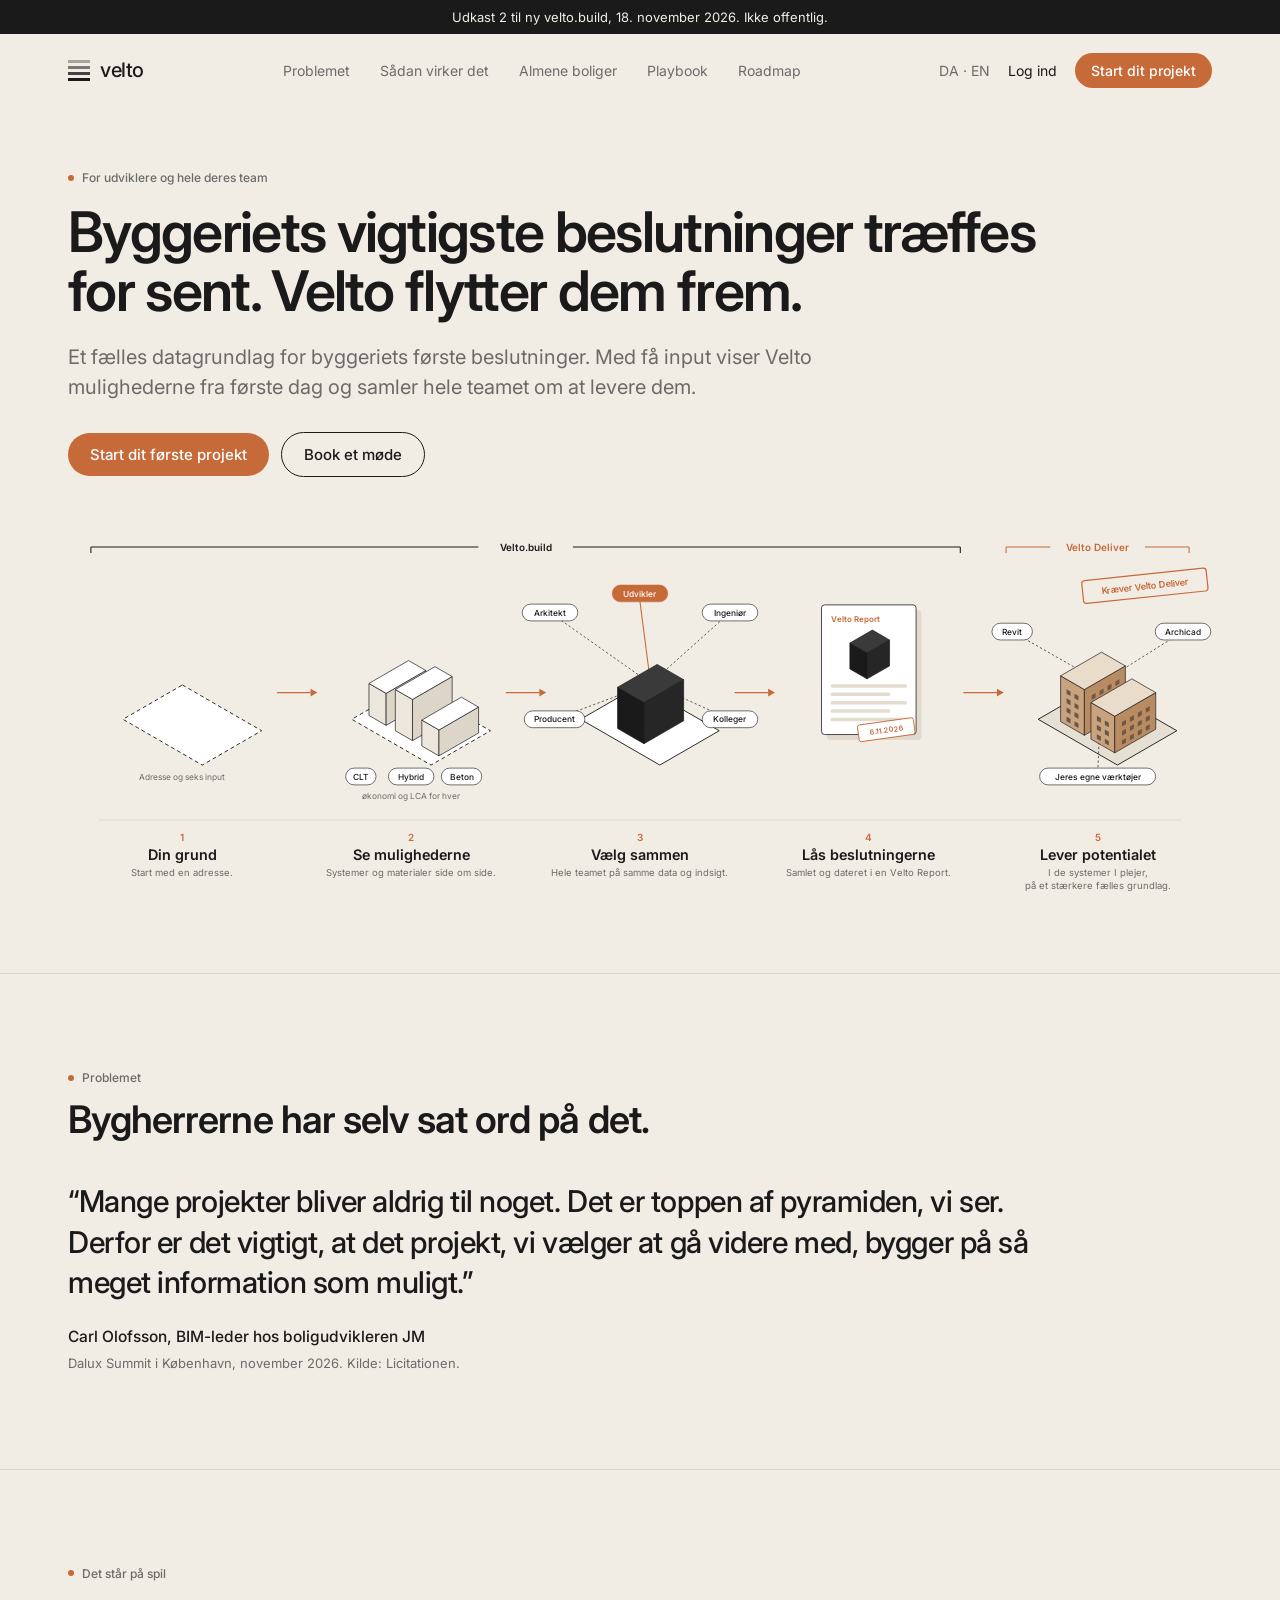
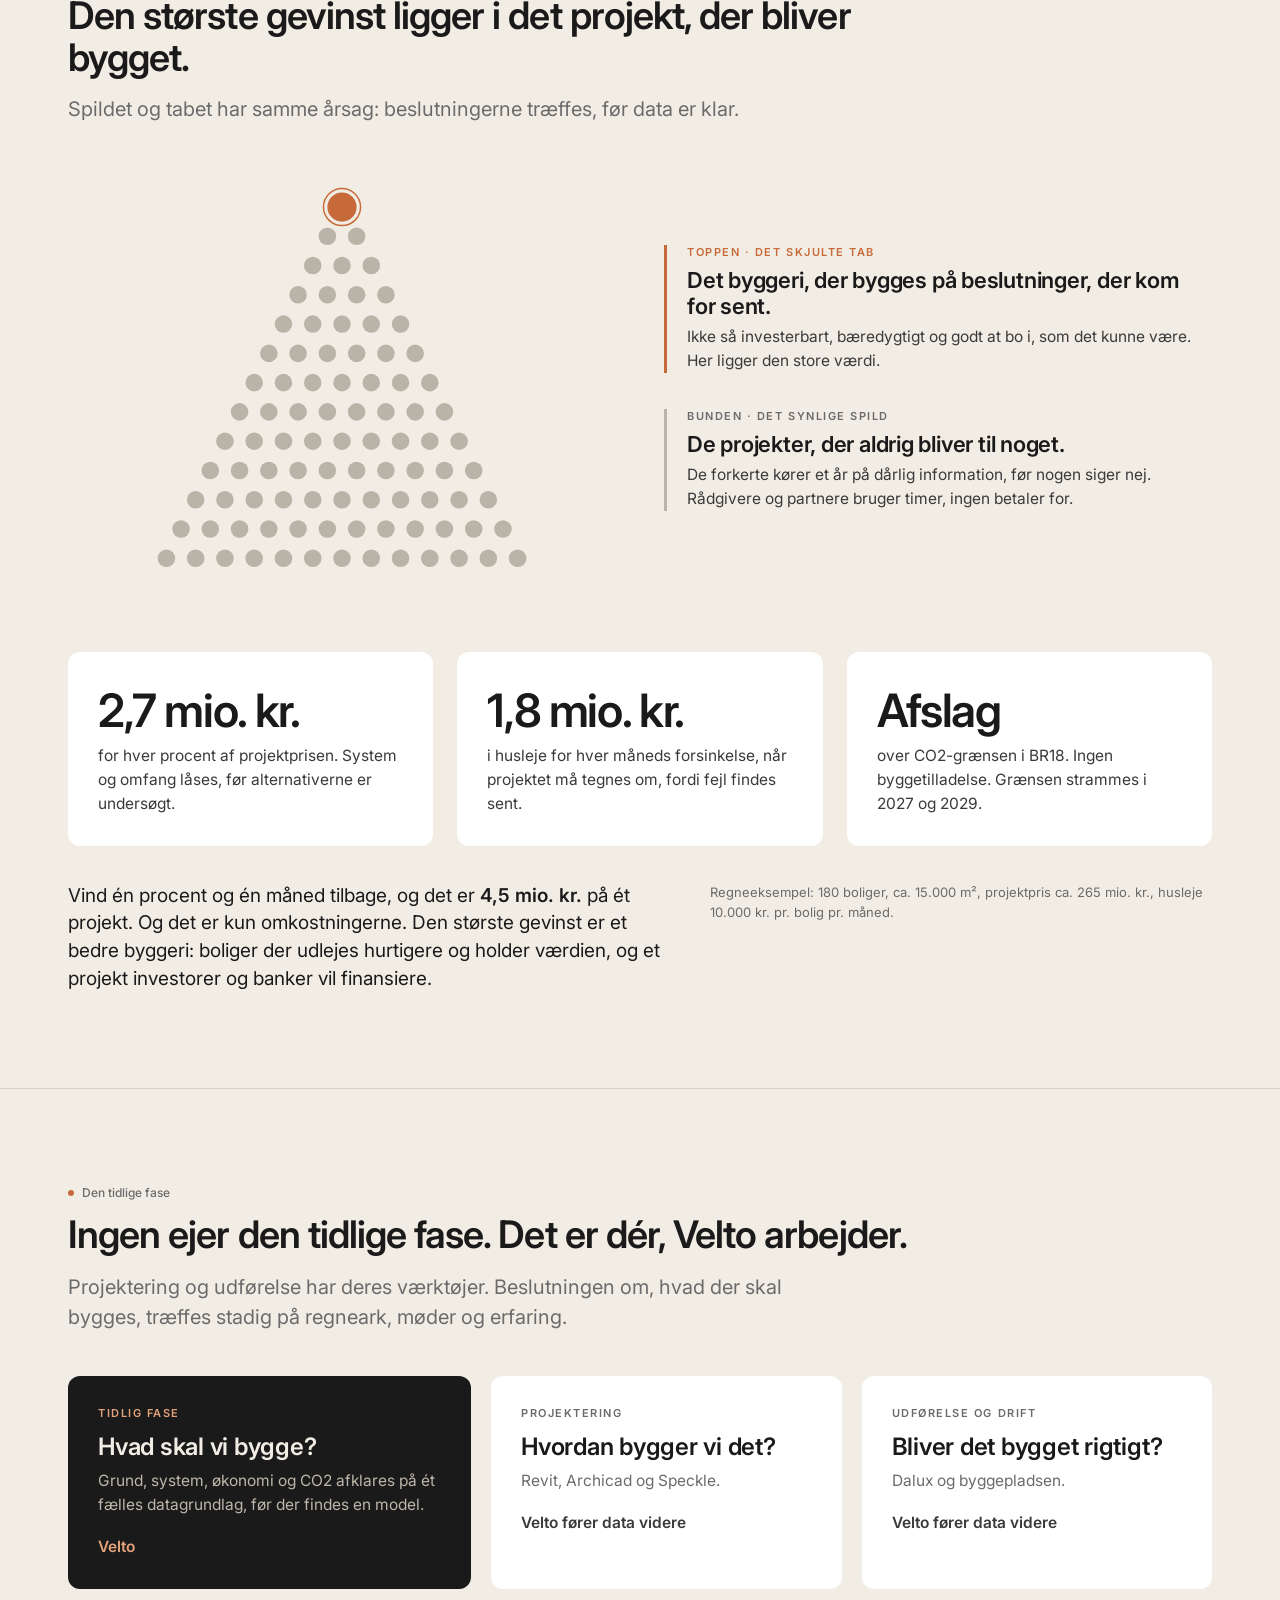
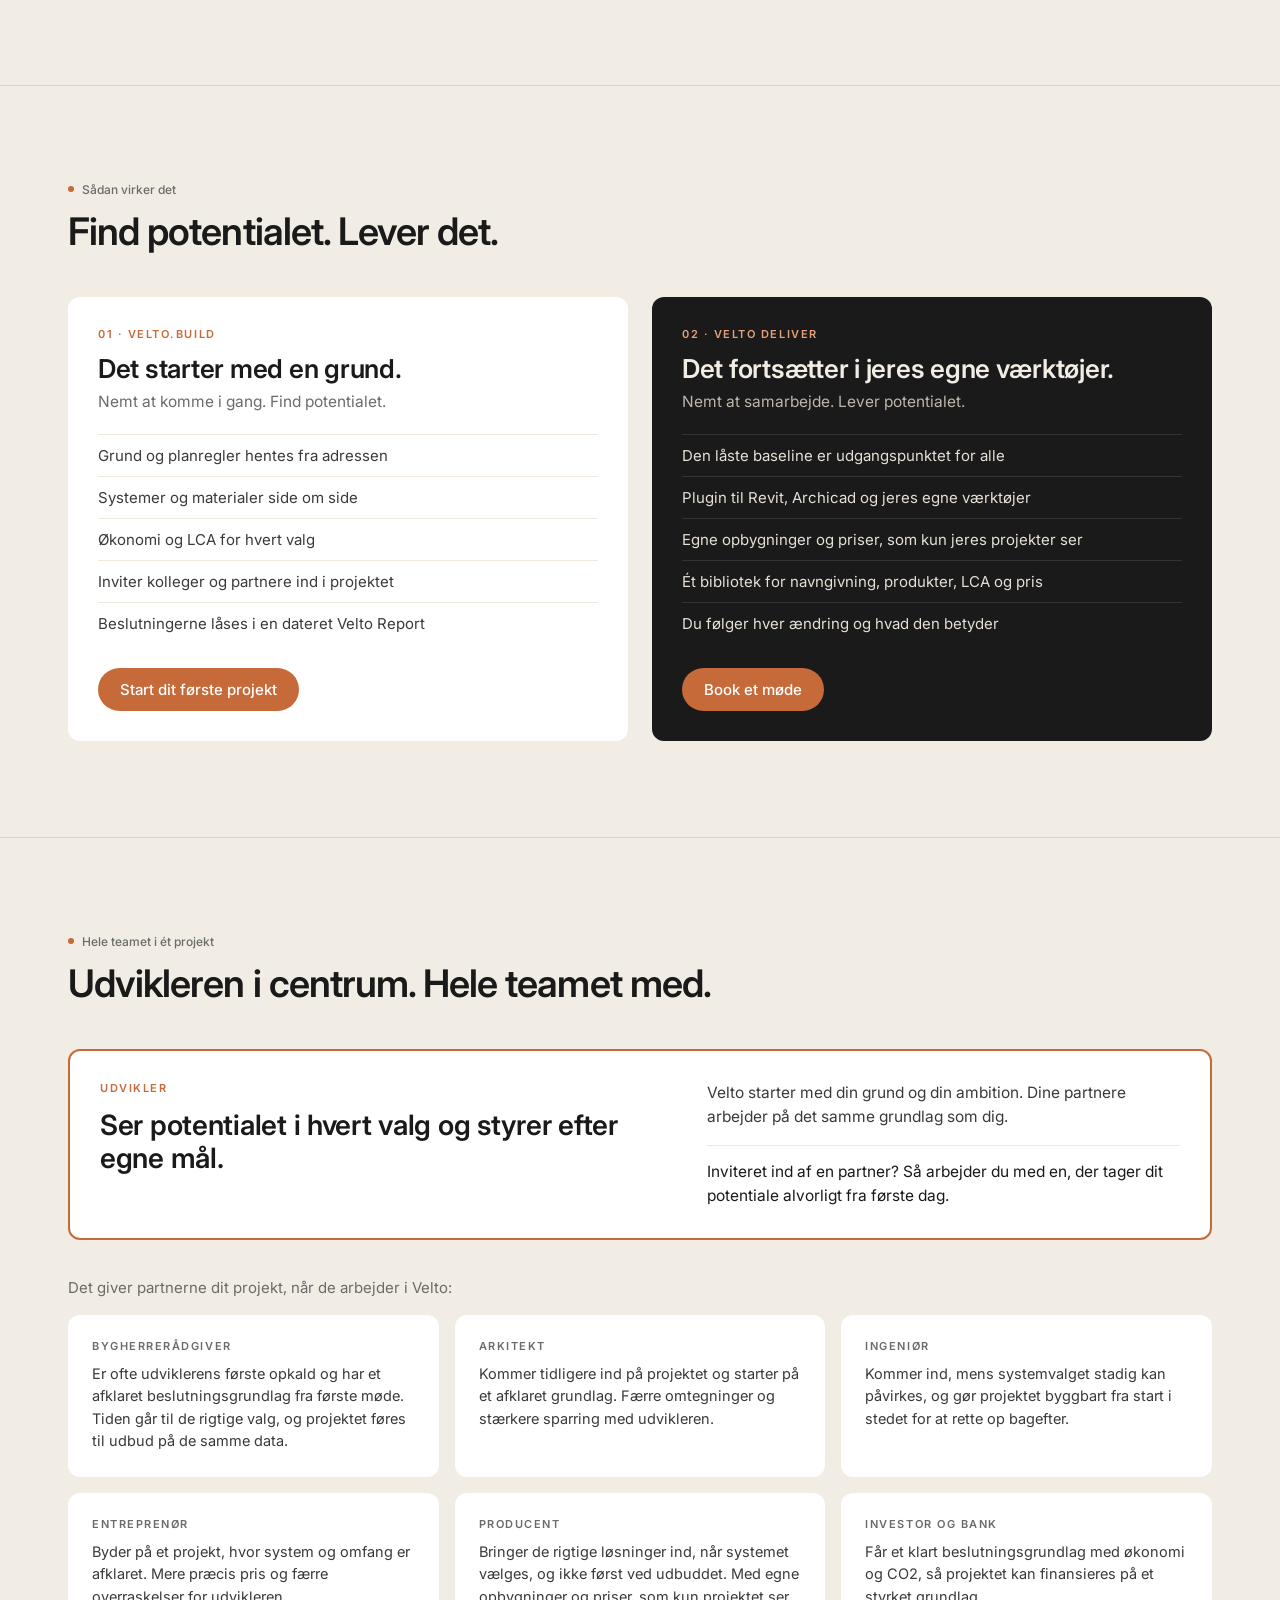
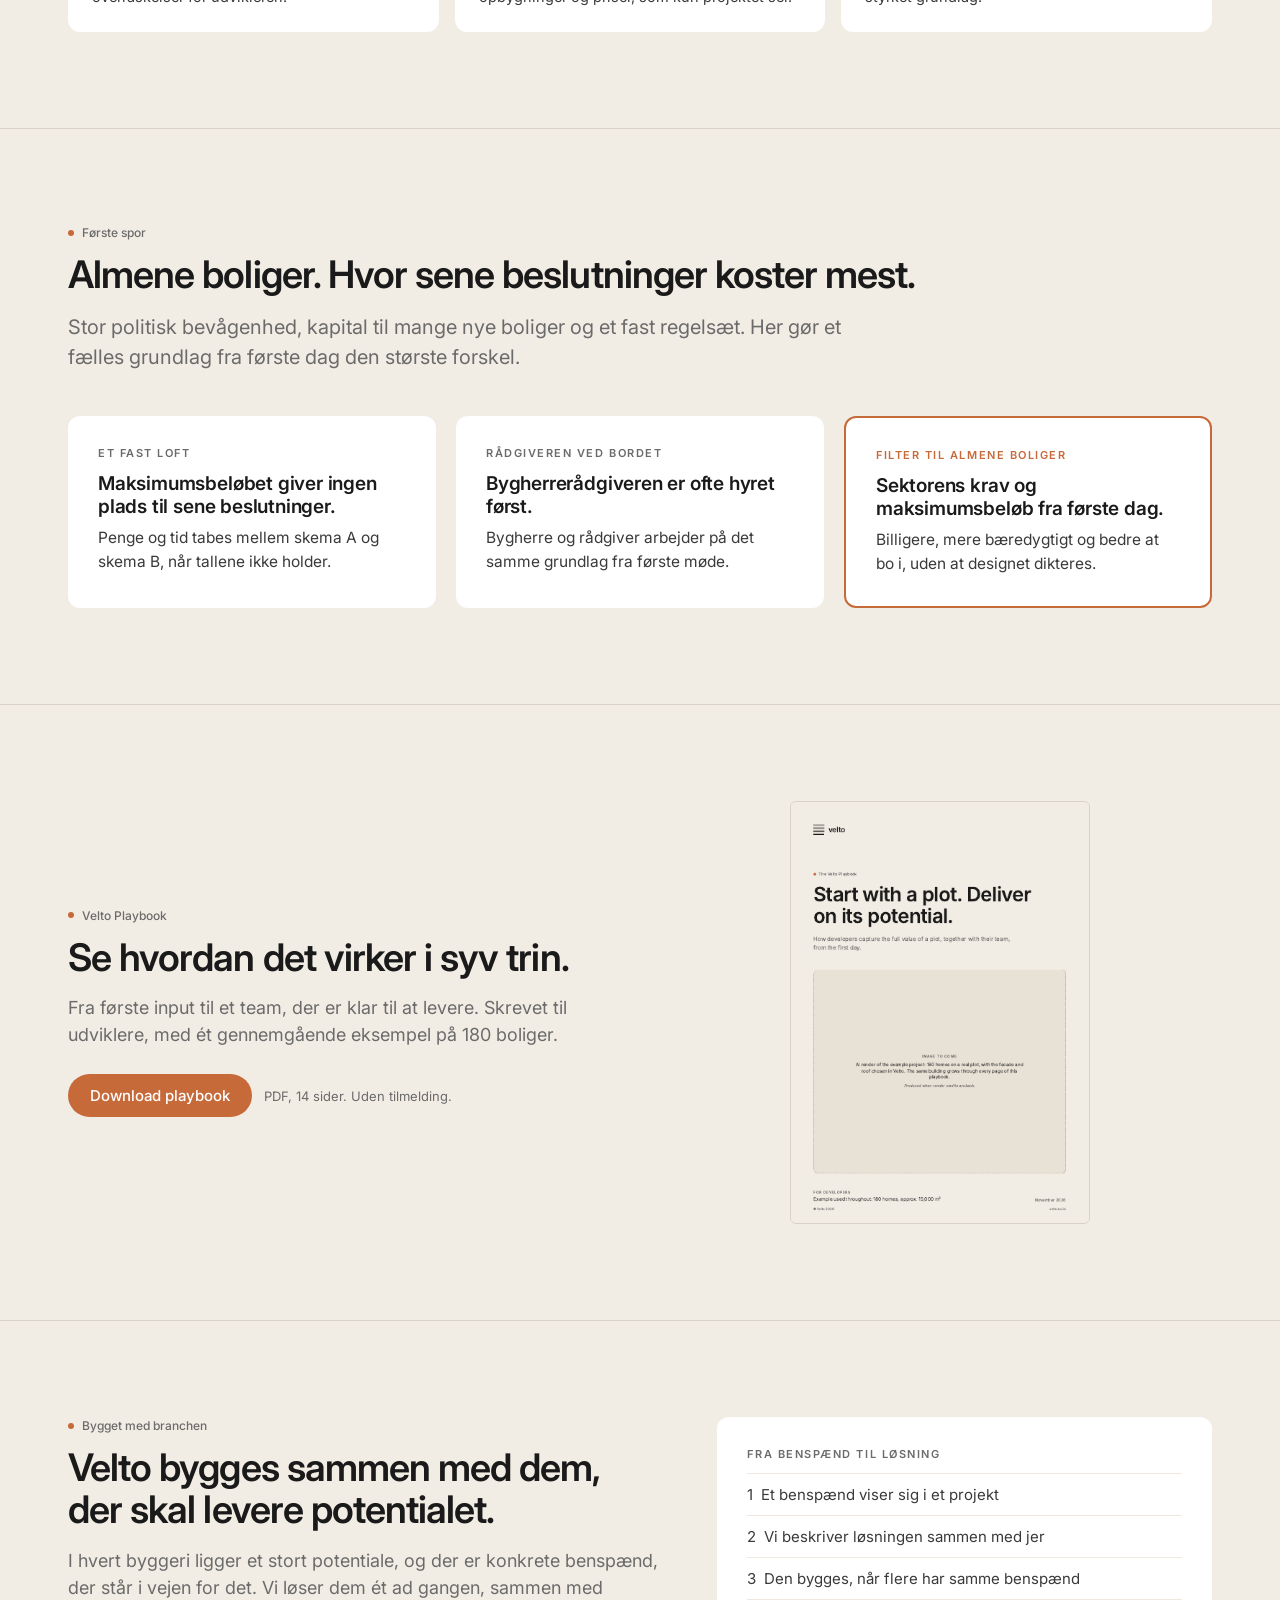
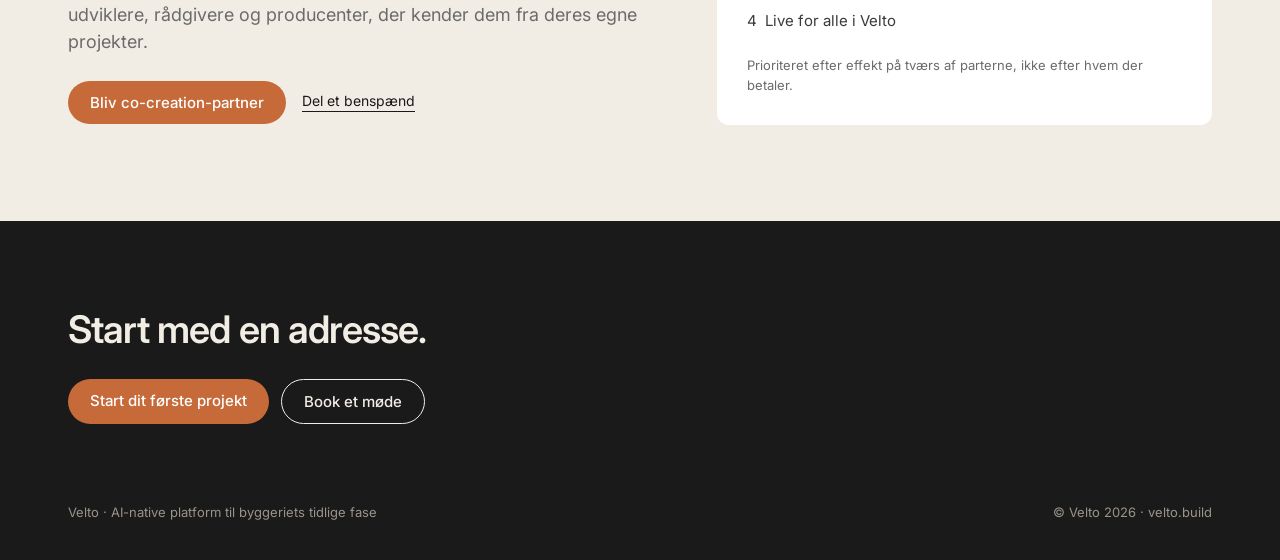
==== v2/index.html @ 1a7b2dd4 "Draft 2 at /v2: Rambøll storyline told for the developer, client advisor, social housing track, work" ====
<!doctype html><html lang="da"><head><meta charset="utf-8"><meta name="robots" content="noindex,nofollow"><meta name="viewport" content="width=device-width,initial-scale=1"><title>Velto</title>
<link href="https://fonts.googleapis.com/css2?family=Inter:wght@400;500;600&display=swap" rel="stylesheet">
<style>
:root{--bg:#F2EDE4;--ink:#1A1A1A;--body:#3A3A3A;--muted:#6B6B6B;--ochre:#C76A3A;--line:#D9D2C6}
*{box-sizing:border-box;margin:0;padding:0} body{font-family:Inter,sans-serif;background:var(--bg);color:var(--ink);-webkit-font-smoothing:antialiased}
a{color:inherit;text-decoration:none}
.draft{background:#1A1A1A;color:#F2EDE4;font-size:13px;text-align:center;padding:9px}
.w{max-width:1240px;margin:0 auto;padding:0 48px}
nav .w{display:flex;align-items:center;justify-content:space-between;height:72px}
.logo{display:flex;align-items:center;gap:10px;font-size:20px;font-weight:500;letter-spacing:-.02em}
.bars{display:flex;flex-direction:column;gap:3px} .bars span{display:block;width:22px;height:3px;background:var(--ink)}
.bars span:nth-child(1){opacity:.35}.bars span:nth-child(2){opacity:.55}.bars span:nth-child(3){opacity:.8}
.links{display:flex;gap:30px;font-size:14px;color:var(--muted)} .right{display:flex;gap:18px;align-items:center;font-size:14px}
.btn{display:inline-block;background:var(--ochre);color:#fff;font-weight:500;font-size:15px;padding:12px 22px;border-radius:999px}
.btn.o{background:transparent;color:var(--ink);border:1px solid var(--ink)} .btn.s{padding:9px 16px;font-size:14px}
.eb{font-size:12px;color:var(--muted);display:flex;gap:8px;align-items:center;font-weight:500} .eb:before{content:"";width:6px;height:6px;border-radius:50%;background:var(--ochre)}
h1{font-size:56px;font-weight:600;letter-spacing:-.03em;line-height:1.06;max-width:980px}
h2{font-size:38px;font-weight:600;letter-spacing:-.025em;line-height:1.1;max-width:860px}
h3{font-size:19px;font-weight:600;letter-spacing:-.01em}
.lead{font-size:20px;line-height:1.5;color:var(--muted);max-width:780px}
p{font-size:15.5px;line-height:1.55;color:var(--body)}
section{padding:96px 0;border-top:1px solid var(--line)}
.card{background:#fff;border-radius:12px;padding:30px}
.stat b{display:block;font-size:46px;font-weight:600;letter-spacing:-.03em}
ul{list-style:none} li{font-size:15px;padding:11px 0;border-top:1px solid #EEE8DE;color:var(--body)}
.caps{font-size:11px;font-weight:600;letter-spacing:.14em;text-transform:uppercase}
blockquote{font-size:30px;line-height:1.35;letter-spacing:-.015em;font-weight:500;max-width:980px}
.model-mob{display:none}
@media (max-width:900px){
 .w{padding:0 20px} nav .w{height:60px} .links{display:none} .right>span:first-child{display:none}
 h1{font-size:36px} h2{font-size:28px} .lead{font-size:17px} section{padding:56px 0} header{padding:36px 0 8px!important}
 blockquote{font-size:22px} .card{padding:22px} .stat b{font-size:36px}
 [style*="grid-template-columns"]{grid-template-columns:1fr!important;gap:16px!important}
 [style*="display:flex"]{flex-wrap:wrap}
 .model-desk{display:none} .model-mob{display:block}
 img{max-width:70%;height:auto} footer{padding:56px 0 28px!important}
}
</style></head><body>
<div class="draft">Udkast 2 til ny velto.build, 18. november 2026. Ikke offentlig.</div>
<nav><div class="w"><div class="logo"><div class="bars"><span></span><span></span><span></span><span></span></div>velto</div>
<div class="links"><a href="#problemet">Problemet</a><a href="#saadan">Sådan virker det</a><a href="#almene">Almene boliger</a><a href="#playbook">Playbook</a><a href="#branchen">Roadmap</a></div>
<div class="right"><span style="color:var(--muted)">DA · EN</span><a href="https://app.velto.build/login">Log ind</a><a class="btn s" href="https://app.velto.build/signup">Start dit projekt</a></div></div></nav>

<header style="padding:64px 0 24px"><div class="w">
<div class="eb">For udviklere og hele deres team</div>
<h1 style="margin-top:18px">Byggeriets vigtigste beslutninger træffes for sent. Velto flytter dem frem.</h1>
<p class="lead" style="margin-top:20px">Et fælles datagrundlag for byggeriets første beslutninger. Med få input viser Velto mulighederne fra første dag og samler hele teamet om at levere dem.</p>
<div style="display:flex;gap:12px;margin-top:30px;align-items:center"><a class="btn" href="https://app.velto.build/signup">Start dit første projekt</a><a class="btn o" href="mailto:filip@velto.build?subject=M%C3%B8de%20om%20Velto">Book et møde</a></div>
<div class="model-desk" style="margin-top:44px"><svg xmlns="http://www.w3.org/2000/svg" viewBox="0 0 1500 520" width="100%"><rect width="100%" fill="#F2EDE4"/><line x1="30" y1="34" x2="1170" y2="34" stroke="#1A1A1A" stroke-width="1.4"/><line x1="30" y1="34" x2="30" y2="42" stroke="#1A1A1A" stroke-width="1.4"/><line x1="1170" y1="34" x2="1170" y2="42" stroke="#1A1A1A" stroke-width="1.4"/><rect x="538.0" y="22" width="124" height="24" fill="#F2EDE4"/><text x="600.0" y="39" text-anchor="middle" font-family="Inter" font-size="13" font-weight="600" fill="#1A1A1A">Velto.build</text><line x1="1230" y1="34" x2="1470" y2="34" stroke="#C76A3A" stroke-width="1.4"/><line x1="1230" y1="34" x2="1230" y2="42" stroke="#C76A3A" stroke-width="1.4"/><line x1="1470" y1="34" x2="1470" y2="42" stroke="#C76A3A" stroke-width="1.4"/><rect x="1288.0" y="22" width="124" height="24" fill="#F2EDE4"/><text x="1350.0" y="39" text-anchor="middle" font-family="Inter" font-size="13" font-weight="600" fill="#C76A3A">Velto Deliver</text><polygon points="150.0,215.0 253.9,275.0 176.0,320.0 72.1,260.0" fill="#FFFFFF" stroke="#1A1A1A" stroke-width="1.2" stroke-dasharray="5 4"/><text x="150" y="340" text-anchor="middle" font-family="Inter" font-size="11" fill="#6B6B6B">Adresse og seks input</text><polygon points="450.0,215.0 553.9,275.0 476.0,320.0 372.1,260.0" fill="#FFFFFF" stroke="#1A1A1A" stroke-width="1.2" stroke-dasharray="5 4"/><polygon points="394.6,255.0 417.1,268.0 417.1,226.0 394.6,213.0" fill="#ECE6DC" stroke="#1A1A1A" stroke-width="0.9" stroke-linejoin="round"/><polygon points="469.1,238.0 417.1,268.0 417.1,226.0 469.1,196.0" fill="#DDD5C8" stroke="#1A1A1A" stroke-width="0.9" stroke-linejoin="round"/><polygon points="446.5,183.0 469.1,196.0 417.1,226.0 394.6,213.0" fill="#FFFFFF" stroke="#1A1A1A" stroke-width="0.9" stroke-linejoin="round"/><polygon points="429.2,275.0 451.7,288.0 451.7,234.0 429.2,221.0" fill="#ECE6DC" stroke="#1A1A1A" stroke-width="0.9" stroke-linejoin="round"/><polygon points="503.7,258.0 451.7,288.0 451.7,234.0 503.7,204.0" fill="#DDD5C8" stroke="#1A1A1A" stroke-width="0.9" stroke-linejoin="round"/><polygon points="481.2,191.0 503.7,204.0 451.7,234.0 429.2,221.0" fill="#FFFFFF" stroke="#1A1A1A" stroke-width="0.9" stroke-linejoin="round"/><polygon points="463.9,295.0 486.4,308.0 486.4,274.0 463.9,261.0" fill="#ECE6DC" stroke="#1A1A1A" stroke-width="0.9" stroke-linejoin="round"/><polygon points="538.3,278.0 486.4,308.0 486.4,274.0 538.3,244.0" fill="#DDD5C8" stroke="#1A1A1A" stroke-width="0.9" stroke-linejoin="round"/><polygon points="515.8,231.0 538.3,244.0 486.4,274.0 463.9,261.0" fill="#FFFFFF" stroke="#1A1A1A" stroke-width="0.9" stroke-linejoin="round"/><rect x="364.1" y="324" width="39.8" height="22" rx="11" fill="#FFFFFF" stroke="#1A1A1A" stroke-width="0.8"/><text x="384" y="339" text-anchor="middle" font-family="Inter" font-size="11" font-weight="500" fill="#1A1A1A">CLT</text><rect x="420.2" y="324" width="59.6" height="22" rx="11" fill="#FFFFFF" stroke="#1A1A1A" stroke-width="0.8"/><text x="450" y="339" text-anchor="middle" font-family="Inter" font-size="11" font-weight="500" fill="#1A1A1A">Hybrid</text><rect x="489.5" y="324" width="53.0" height="22" rx="11" fill="#FFFFFF" stroke="#1A1A1A" stroke-width="0.8"/><text x="516" y="339" text-anchor="middle" font-family="Inter" font-size="11" font-weight="500" fill="#1A1A1A">Beton</text><text x="450" y="365" text-anchor="middle" font-family="Inter" font-size="11" fill="#6B6B6B">økonomi og LCA for hver</text><polygon points="750.0,215.0 853.9,275.0 776.0,320.0 672.1,260.0" fill="#FFFFFF" stroke="#1A1A1A" stroke-width="1.2" /><line x1="632" y1="120" x2="763.9" y2="213.0" stroke="#1A1A1A" stroke-width="0.9" stroke-dasharray="3 3"/><line x1="868" y1="120" x2="763.9" y2="213.0" stroke="#1A1A1A" stroke-width="0.9" stroke-dasharray="3 3"/><line x1="638" y1="260" x2="763.9" y2="213.0" stroke="#1A1A1A" stroke-width="0.9" stroke-dasharray="3 3"/><line x1="868" y1="260" x2="763.9" y2="213.0" stroke="#1A1A1A" stroke-width="0.9" stroke-dasharray="3 3"/><line x1="750" y1="106" x2="763.9" y2="213.0" stroke="#C76A3A" stroke-width="1.4"/><polygon points="720.6,272.0 755.2,292.0 755.2,238.0 720.6,218.0" fill="#1A1A1A" stroke="#1A1A1A" stroke-width="0.9" stroke-linejoin="round"/><polygon points="807.2,262.0 755.2,292.0 755.2,238.0 807.2,208.0" fill="#262626" stroke="#1A1A1A" stroke-width="0.9" stroke-linejoin="round"/><polygon points="772.5,188.0 807.2,208.0 755.2,238.0 720.6,218.0" fill="#3A3A3A" stroke="#1A1A1A" stroke-width="0.9" stroke-linejoin="round"/><rect x="595.6" y="109" width="72.8" height="22" rx="11" fill="#FFFFFF" stroke="#1A1A1A" stroke-width="0.8"/><text x="632" y="124" text-anchor="middle" font-family="Inter" font-size="11" font-weight="500" fill="#1A1A1A">Arkitekt</text><rect x="831.6" y="109" width="72.8" height="22" rx="11" fill="#FFFFFF" stroke="#1A1A1A" stroke-width="0.8"/><text x="868" y="124" text-anchor="middle" font-family="Inter" font-size="11" font-weight="500" fill="#1A1A1A">Ingeniør</text><rect x="598.3" y="249" width="79.4" height="22" rx="11" fill="#FFFFFF" stroke="#1A1A1A" stroke-width="0.8"/><text x="638" y="264" text-anchor="middle" font-family="Inter" font-size="11" font-weight="500" fill="#1A1A1A">Producent</text><rect x="831.6" y="249" width="72.8" height="22" rx="11" fill="#FFFFFF" stroke="#1A1A1A" stroke-width="0.8"/><text x="868" y="264" text-anchor="middle" font-family="Inter" font-size="11" font-weight="500" fill="#1A1A1A">Kolleger</text><rect x="713.6" y="84" width="72.8" height="22" rx="11" fill="#C76A3A" stroke="#C76A3A" stroke-width="0.8"/><text x="750" y="99" text-anchor="middle" font-family="Inter" font-size="11" font-weight="500" fill="#FFFFFF">Udvikler</text><rect x="995" y="117" width="124" height="170" rx="4" fill="#E2DACD"/><rect x="988" y="110" width="124" height="170" rx="4" fill="#FFFFFF" stroke="#1A1A1A" stroke-width="1"/><text x="1000" y="132" font-family="Inter" font-size="10.5" font-weight="600" fill="#C76A3A">Velto Report</text><polygon points="1025.2,194.0 1047.7,207.0 1047.7,173.0 1025.2,160.0" fill="#1A1A1A" stroke="#1A1A1A" stroke-width="0.9" stroke-linejoin="round"/><polygon points="1077.2,190.0 1047.7,207.0 1047.7,173.0 1077.2,156.0" fill="#262626" stroke="#1A1A1A" stroke-width="0.9" stroke-linejoin="round"/><polygon points="1054.7,143.0 1077.2,156.0 1047.7,173.0 1025.2,160.0" fill="#3A3A3A" stroke="#1A1A1A" stroke-width="0.9" stroke-linejoin="round"/><rect x="1000" y="214" width="100" height="4.5" rx="2" fill="#E3DCCF"/><rect x="1000" y="225" width="78" height="4.5" rx="2" fill="#E3DCCF"/><rect x="1000" y="236" width="100" height="4.5" rx="2" fill="#E3DCCF"/><rect x="1000" y="247" width="78" height="4.5" rx="2" fill="#E3DCCF"/><rect x="1000" y="258" width="100" height="4.5" rx="2" fill="#E3DCCF"/><g transform="rotate(-8 1106 272)"><rect x="1036" y="258" width="74" height="22" rx="3" fill="#FFFFFF" stroke="#C76A3A" stroke-width="1.2"/><text x="1073" y="273" text-anchor="middle" font-family="Inter" font-size="9.5" font-weight="600" fill="#C76A3A">6.11.2026</text></g><polygon points="1350.0,215.0 1453.9,275.0 1376.0,320.0 1272.1,260.0" fill="#E6E0D4" stroke="#1A1A1A" stroke-width="1.2" /><line x1="1238" y1="145" x2="1355.2" y2="212.0" stroke="#1A1A1A" stroke-width="0.9" stroke-dasharray="3 3"/><line x1="1462" y1="145" x2="1355.2" y2="212.0" stroke="#1A1A1A" stroke-width="0.9" stroke-dasharray="3 3"/><line x1="1350" y1="335" x2="1355.2" y2="212.0" stroke="#1A1A1A" stroke-width="0.9" stroke-dasharray="3 3"/><polygon points="1301.5,263.0 1332.7,281.0 1332.7,221.0 1301.5,203.0" fill="#C9A27E" stroke="#1A1A1A" stroke-width="0.9" stroke-linejoin="round"/><polygon points="1386.4,250.0 1332.7,281.0 1332.7,221.0 1386.4,190.0" fill="#B88B63" stroke="#1A1A1A" stroke-width="0.9" stroke-linejoin="round"/><polygon points="1355.2,172.0 1386.4,190.0 1332.7,221.0 1301.5,203.0" fill="#E9DCCB" stroke="#1A1A1A" stroke-width="0.9" stroke-linejoin="round"/><polygon points="1309.3,262.5 1314.5,265.5 1314.5,259.5 1309.3,256.5" fill="#1A1A1A" opacity=".55"/><polygon points="1319.7,268.5 1324.9,271.5 1324.9,265.5 1319.7,262.5" fill="#1A1A1A" opacity=".55"/><polygon points="1378.6,249.5 1373.4,252.5 1373.4,246.5 1378.6,243.5" fill="#1A1A1A" opacity=".45"/><polygon points="1368.2,255.5 1363.0,258.5 1363.0,252.5 1368.2,249.5" fill="#1A1A1A" opacity=".45"/><polygon points="1357.8,261.5 1352.6,264.5 1352.6,258.5 1357.8,255.5" fill="#1A1A1A" opacity=".45"/><polygon points="1347.4,267.5 1342.2,270.5 1342.2,264.5 1347.4,261.5" fill="#1A1A1A" opacity=".45"/><polygon points="1309.3,250.5 1314.5,253.5 1314.5,247.5 1309.3,244.5" fill="#1A1A1A" opacity=".55"/><polygon points="1319.7,256.5 1324.9,259.5 1324.9,253.5 1319.7,250.5" fill="#1A1A1A" opacity=".55"/><polygon points="1378.6,237.5 1373.4,240.5 1373.4,234.5 1378.6,231.5" fill="#1A1A1A" opacity=".45"/><polygon points="1368.2,243.5 1363.0,246.5 1363.0,240.5 1368.2,237.5" fill="#1A1A1A" opacity=".45"/><polygon points="1357.8,249.5 1352.6,252.5 1352.6,246.5 1357.8,243.5" fill="#1A1A1A" opacity=".45"/><polygon points="1347.4,255.5 1342.2,258.5 1342.2,252.5 1347.4,249.5" fill="#1A1A1A" opacity=".45"/><polygon points="1309.3,238.5 1314.5,241.5 1314.5,235.5 1309.3,232.5" fill="#1A1A1A" opacity=".55"/><polygon points="1319.7,244.5 1324.9,247.5 1324.9,241.5 1319.7,238.5" fill="#1A1A1A" opacity=".55"/><polygon points="1378.6,225.5 1373.4,228.5 1373.4,222.5 1378.6,219.5" fill="#1A1A1A" opacity=".45"/><polygon points="1368.2,231.5 1363.0,234.5 1363.0,228.5 1368.2,225.5" fill="#1A1A1A" opacity=".45"/><polygon points="1357.8,237.5 1352.6,240.5 1352.6,234.5 1357.8,231.5" fill="#1A1A1A" opacity=".45"/><polygon points="1347.4,243.5 1342.2,246.5 1342.2,240.5 1347.4,237.5" fill="#1A1A1A" opacity=".45"/><polygon points="1309.3,226.5 1314.5,229.5 1314.5,223.5 1309.3,220.5" fill="#1A1A1A" opacity=".55"/><polygon points="1319.7,232.5 1324.9,235.5 1324.9,229.5 1319.7,226.5" fill="#1A1A1A" opacity=".55"/><polygon points="1378.6,213.5 1373.4,216.5 1373.4,210.5 1378.6,207.5" fill="#1A1A1A" opacity=".45"/><polygon points="1368.2,219.5 1363.0,222.5 1363.0,216.5 1368.2,213.5" fill="#1A1A1A" opacity=".45"/><polygon points="1357.8,225.5 1352.6,228.5 1352.6,222.5 1357.8,219.5" fill="#1A1A1A" opacity=".45"/><polygon points="1347.4,231.5 1342.2,234.5 1342.2,228.5 1347.4,225.5" fill="#1A1A1A" opacity=".45"/><polygon points="1341.3,286.0 1372.5,304.0 1372.5,256.0 1341.3,238.0" fill="#C9A27E" stroke="#1A1A1A" stroke-width="0.9" stroke-linejoin="round"/><polygon points="1426.2,273.0 1372.5,304.0 1372.5,256.0 1426.2,225.0" fill="#B88B63" stroke="#1A1A1A" stroke-width="0.9" stroke-linejoin="round"/><polygon points="1395.0,207.0 1426.2,225.0 1372.5,256.0 1341.3,238.0" fill="#E9DCCB" stroke="#1A1A1A" stroke-width="0.9" stroke-linejoin="round"/><polygon points="1349.1,285.5 1354.3,288.5 1354.3,282.5 1349.1,279.5" fill="#1A1A1A" opacity=".55"/><polygon points="1359.5,291.5 1364.7,294.5 1364.7,288.5 1359.5,285.5" fill="#1A1A1A" opacity=".55"/><polygon points="1418.4,272.5 1413.2,275.5 1413.2,269.5 1418.4,266.5" fill="#1A1A1A" opacity=".45"/><polygon points="1408.0,278.5 1402.8,281.5 1402.8,275.5 1408.0,272.5" fill="#1A1A1A" opacity=".45"/><polygon points="1397.6,284.5 1392.4,287.5 1392.4,281.5 1397.6,278.5" fill="#1A1A1A" opacity=".45"/><polygon points="1387.2,290.5 1382.0,293.5 1382.0,287.5 1387.2,284.5" fill="#1A1A1A" opacity=".45"/><polygon points="1349.1,273.5 1354.3,276.5 1354.3,270.5 1349.1,267.5" fill="#1A1A1A" opacity=".55"/><polygon points="1359.5,279.5 1364.7,282.5 1364.7,276.5 1359.5,273.5" fill="#1A1A1A" opacity=".55"/><polygon points="1418.4,260.5 1413.2,263.5 1413.2,257.5 1418.4,254.5" fill="#1A1A1A" opacity=".45"/><polygon points="1408.0,266.5 1402.8,269.5 1402.8,263.5 1408.0,260.5" fill="#1A1A1A" opacity=".45"/><polygon points="1397.6,272.5 1392.4,275.5 1392.4,269.5 1397.6,266.5" fill="#1A1A1A" opacity=".45"/><polygon points="1387.2,278.5 1382.0,281.5 1382.0,275.5 1387.2,272.5" fill="#1A1A1A" opacity=".45"/><polygon points="1349.1,261.5 1354.3,264.5 1354.3,258.5 1349.1,255.5" fill="#1A1A1A" opacity=".55"/><polygon points="1359.5,267.5 1364.7,270.5 1364.7,264.5 1359.5,261.5" fill="#1A1A1A" opacity=".55"/><polygon points="1418.4,248.5 1413.2,251.5 1413.2,245.5 1418.4,242.5" fill="#1A1A1A" opacity=".45"/><polygon points="1408.0,254.5 1402.8,257.5 1402.8,251.5 1408.0,248.5" fill="#1A1A1A" opacity=".45"/><polygon points="1397.6,260.5 1392.4,263.5 1392.4,257.5 1397.6,254.5" fill="#1A1A1A" opacity=".45"/><polygon points="1387.2,266.5 1382.0,269.5 1382.0,263.5 1387.2,260.5" fill="#1A1A1A" opacity=".45"/><rect x="1211.5" y="134" width="53.0" height="22" rx="11" fill="#FFFFFF" stroke="#1A1A1A" stroke-width="0.8"/><text x="1238" y="149" text-anchor="middle" font-family="Inter" font-size="11" font-weight="500" fill="#1A1A1A">Revit</text><rect x="1425.6" y="134" width="72.8" height="22" rx="11" fill="#FFFFFF" stroke="#1A1A1A" stroke-width="0.8"/><text x="1462" y="149" text-anchor="middle" font-family="Inter" font-size="11" font-weight="500" fill="#1A1A1A">Archicad</text><rect x="1274.0" y="324" width="152.0" height="22" rx="11" fill="#FFFFFF" stroke="#1A1A1A" stroke-width="0.8"/><text x="1350" y="339" text-anchor="middle" font-family="Inter" font-size="11" font-weight="500" fill="#1A1A1A">Jeres egne værktøjer</text><g transform="rotate(-6 1412 85)"><rect x="1330" y="70" width="164" height="30" rx="4" fill="#F2EDE4" stroke="#C76A3A" stroke-width="1.6"/><text x="1412" y="90" text-anchor="middle" font-family="Inter" font-size="12" font-weight="600" fill="#C76A3A">Kræver Velto Deliver</text></g><line x1="274" y1="225" x2="318" y2="225" stroke="#C76A3A" stroke-width="1.6"/><polygon points="318,220 327,225 318,230" fill="#C76A3A"/><line x1="574" y1="225" x2="618" y2="225" stroke="#C76A3A" stroke-width="1.6"/><polygon points="618,220 627,225 618,230" fill="#C76A3A"/><line x1="874" y1="225" x2="918" y2="225" stroke="#C76A3A" stroke-width="1.6"/><polygon points="918,220 927,225 918,230" fill="#C76A3A"/><line x1="1174" y1="225" x2="1218" y2="225" stroke="#C76A3A" stroke-width="1.6"/><polygon points="1218,220 1227,225 1218,230" fill="#C76A3A"/><line x1="40" y1="392" x2="1460" y2="392" stroke="#D9D2C6" stroke-width="1"/><text x="150" y="420" text-anchor="middle" font-family="Inter" font-size="13" font-weight="600" fill="#C76A3A">1</text><text x="150" y="444" text-anchor="middle" font-family="Inter" font-size="19" font-weight="600" fill="#1A1A1A">Din grund</text><text x="150" y="466" text-anchor="middle" font-family="Inter" font-size="12.5" fill="#6B6B6B">Start med en adresse.</text><text x="450" y="420" text-anchor="middle" font-family="Inter" font-size="13" font-weight="600" fill="#C76A3A">2</text><text x="450" y="444" text-anchor="middle" font-family="Inter" font-size="19" font-weight="600" fill="#1A1A1A">Se mulighederne</text><text x="450" y="466" text-anchor="middle" font-family="Inter" font-size="12.5" fill="#6B6B6B">Systemer og materialer side om side.</text><text x="750" y="420" text-anchor="middle" font-family="Inter" font-size="13" font-weight="600" fill="#C76A3A">3</text><text x="750" y="444" text-anchor="middle" font-family="Inter" font-size="19" font-weight="600" fill="#1A1A1A">Vælg sammen</text><text x="750" y="466" text-anchor="middle" font-family="Inter" font-size="12.5" fill="#6B6B6B">Hele teamet på samme data og indsigt.</text><text x="1050" y="420" text-anchor="middle" font-family="Inter" font-size="13" font-weight="600" fill="#C76A3A">4</text><text x="1050" y="444" text-anchor="middle" font-family="Inter" font-size="19" font-weight="600" fill="#1A1A1A">Lås beslutningerne</text><text x="1050" y="466" text-anchor="middle" font-family="Inter" font-size="12.5" fill="#6B6B6B">Samlet og dateret i en Velto Report.</text><text x="1350" y="420" text-anchor="middle" font-family="Inter" font-size="13" font-weight="600" fill="#C76A3A">5</text><text x="1350" y="444" text-anchor="middle" font-family="Inter" font-size="19" font-weight="600" fill="#1A1A1A">Lever potentialet</text><text x="1350" y="466" text-anchor="middle" font-family="Inter" font-size="12.5" fill="#6B6B6B">I de systemer I plejer,</text><text x="1350" y="483" text-anchor="middle" font-family="Inter" font-size="12.5" fill="#6B6B6B">på et stærkere fælles grundlag.</text></svg></div><div style="margin-top:28px"><div class="model-mob"><div class="caps" style="border-top:2px solid #1A1A1A;padding-top:8px">Velto.build</div><div style="padding:18px 0 26px;text-align:center"><svg style="width:100%;max-width:360px;height:auto;display:block;margin:0 auto" xmlns="http://www.w3.org/2000/svg" viewBox="-25 155 350 200"><polygon points="150.0,215.0 253.9,275.0 176.0,320.0 72.1,260.0" fill="#FFFFFF" stroke="#1A1A1A" stroke-width="1.2" stroke-dasharray="5 4"/><text x="150" y="340" text-anchor="middle" font-family="Inter" font-size="11" fill="#6B6B6B">Adresse og seks input</text></svg><div style="font-size:13px;font-weight:600;color:#C76A3A;margin-top:6px">1</div><h3 style="font-size:21px">Din grund</h3><p style="color:#6B6B6B;font-size:15px">Start med en adresse.</p></div><div style="padding:18px 0 26px;text-align:center"><svg style="width:100%;max-width:360px;height:auto;display:block;margin:0 auto" xmlns="http://www.w3.org/2000/svg" viewBox="275 145 350 230"><polygon points="450.0,215.0 553.9,275.0 476.0,320.0 372.1,260.0" fill="#FFFFFF" stroke="#1A1A1A" stroke-width="1.2" stroke-dasharray="5 4"/><polygon points="394.6,255.0 417.1,268.0 417.1,226.0 394.6,213.0" fill="#ECE6DC" stroke="#1A1A1A" stroke-width="0.9" stroke-linejoin="round"/><polygon points="469.1,238.0 417.1,268.0 417.1,226.0 469.1,196.0" fill="#DDD5C8" stroke="#1A1A1A" stroke-width="0.9" stroke-linejoin="round"/><polygon points="446.5,183.0 469.1,196.0 417.1,226.0 394.6,213.0" fill="#FFFFFF" stroke="#1A1A1A" stroke-width="0.9" stroke-linejoin="round"/><polygon points="429.2,275.0 451.7,288.0 451.7,234.0 429.2,221.0" fill="#ECE6DC" stroke="#1A1A1A" stroke-width="0.9" stroke-linejoin="round"/><polygon points="503.7,258.0 451.7,288.0 451.7,234.0 503.7,204.0" fill="#DDD5C8" stroke="#1A1A1A" stroke-width="0.9" stroke-linejoin="round"/><polygon points="481.2,191.0 503.7,204.0 451.7,234.0 429.2,221.0" fill="#FFFFFF" stroke="#1A1A1A" stroke-width="0.9" stroke-linejoin="round"/><polygon points="463.9,295.0 486.4,308.0 486.4,274.0 463.9,261.0" fill="#ECE6DC" stroke="#1A1A1A" stroke-width="0.9" stroke-linejoin="round"/><polygon points="538.3,278.0 486.4,308.0 486.4,274.0 538.3,244.0" fill="#DDD5C8" stroke="#1A1A1A" stroke-width="0.9" stroke-linejoin="round"/><polygon points="515.8,231.0 538.3,244.0 486.4,274.0 463.9,261.0" fill="#FFFFFF" stroke="#1A1A1A" stroke-width="0.9" stroke-linejoin="round"/><rect x="364.1" y="324" width="39.8" height="22" rx="11" fill="#FFFFFF" stroke="#1A1A1A" stroke-width="0.8"/><text x="384" y="339" text-anchor="middle" font-family="Inter" font-size="11" font-weight="500" fill="#1A1A1A">CLT</text><rect x="420.2" y="324" width="59.6" height="22" rx="11" fill="#FFFFFF" stroke="#1A1A1A" stroke-width="0.8"/><text x="450" y="339" text-anchor="middle" font-family="Inter" font-size="11" font-weight="500" fill="#1A1A1A">Hybrid</text><rect x="489.5" y="324" width="53.0" height="22" rx="11" fill="#FFFFFF" stroke="#1A1A1A" stroke-width="0.8"/><text x="516" y="339" text-anchor="middle" font-family="Inter" font-size="11" font-weight="500" fill="#1A1A1A">Beton</text><text x="450" y="365" text-anchor="middle" font-family="Inter" font-size="11" fill="#6B6B6B">økonomi og LCA for hver</text></svg><div style="font-size:13px;font-weight:600;color:#C76A3A;margin-top:6px">2</div><h3 style="font-size:21px">Se mulighederne</h3><p style="color:#6B6B6B;font-size:15px">Systemer og materialer side om side.</p></div><div style="padding:18px 0 26px;text-align:center"><svg style="width:100%;max-width:360px;height:auto;display:block;margin:0 auto" xmlns="http://www.w3.org/2000/svg" viewBox="575 73 350 234"><polygon points="750.0,215.0 853.9,275.0 776.0,320.0 672.1,260.0" fill="#FFFFFF" stroke="#1A1A1A" stroke-width="1.2" /><line x1="632" y1="120" x2="763.9" y2="213.0" stroke="#1A1A1A" stroke-width="0.9" stroke-dasharray="3 3"/><line x1="868" y1="120" x2="763.9" y2="213.0" stroke="#1A1A1A" stroke-width="0.9" stroke-dasharray="3 3"/><line x1="638" y1="260" x2="763.9" y2="213.0" stroke="#1A1A1A" stroke-width="0.9" stroke-dasharray="3 3"/><line x1="868" y1="260" x2="763.9" y2="213.0" stroke="#1A1A1A" stroke-width="0.9" stroke-dasharray="3 3"/><line x1="750" y1="106" x2="763.9" y2="213.0" stroke="#C76A3A" stroke-width="1.4"/><polygon points="720.6,272.0 755.2,292.0 755.2,238.0 720.6,218.0" fill="#1A1A1A" stroke="#1A1A1A" stroke-width="0.9" stroke-linejoin="round"/><polygon points="807.2,262.0 755.2,292.0 755.2,238.0 807.2,208.0" fill="#262626" stroke="#1A1A1A" stroke-width="0.9" stroke-linejoin="round"/><polygon points="772.5,188.0 807.2,208.0 755.2,238.0 720.6,218.0" fill="#3A3A3A" stroke="#1A1A1A" stroke-width="0.9" stroke-linejoin="round"/><rect x="595.6" y="109" width="72.8" height="22" rx="11" fill="#FFFFFF" stroke="#1A1A1A" stroke-width="0.8"/><text x="632" y="124" text-anchor="middle" font-family="Inter" font-size="11" font-weight="500" fill="#1A1A1A">Arkitekt</text><rect x="831.6" y="109" width="72.8" height="22" rx="11" fill="#FFFFFF" stroke="#1A1A1A" stroke-width="0.8"/><text x="868" y="124" text-anchor="middle" font-family="Inter" font-size="11" font-weight="500" fill="#1A1A1A">Ingeniør</text><rect x="598.3" y="249" width="79.4" height="22" rx="11" fill="#FFFFFF" stroke="#1A1A1A" stroke-width="0.8"/><text x="638" y="264" text-anchor="middle" font-family="Inter" font-size="11" font-weight="500" fill="#1A1A1A">Producent</text><rect x="831.6" y="249" width="72.8" height="22" rx="11" fill="#FFFFFF" stroke="#1A1A1A" stroke-width="0.8"/><text x="868" y="264" text-anchor="middle" font-family="Inter" font-size="11" font-weight="500" fill="#1A1A1A">Kolleger</text><rect x="713.6" y="84" width="72.8" height="22" rx="11" fill="#C76A3A" stroke="#C76A3A" stroke-width="0.8"/><text x="750" y="99" text-anchor="middle" font-family="Inter" font-size="11" font-weight="500" fill="#FFFFFF">Udvikler</text></svg><div style="font-size:13px;font-weight:600;color:#C76A3A;margin-top:6px">3</div><h3 style="font-size:21px">Vælg sammen</h3><p style="color:#6B6B6B;font-size:15px">Hele teamet på samme data og indsigt.</p></div><div style="padding:18px 0 26px;text-align:center"><svg style="width:100%;max-width:360px;height:auto;display:block;margin:0 auto" xmlns="http://www.w3.org/2000/svg" viewBox="875 100 350 197"><rect x="995" y="117" width="124" height="170" rx="4" fill="#E2DACD"/><rect x="988" y="110" width="124" height="170" rx="4" fill="#FFFFFF" stroke="#1A1A1A" stroke-width="1"/><text x="1000" y="132" font-family="Inter" font-size="10.5" font-weight="600" fill="#C76A3A">Velto Report</text><polygon points="1025.2,194.0 1047.7,207.0 1047.7,173.0 1025.2,160.0" fill="#1A1A1A" stroke="#1A1A1A" stroke-width="0.9" stroke-linejoin="round"/><polygon points="1077.2,190.0 1047.7,207.0 1047.7,173.0 1077.2,156.0" fill="#262626" stroke="#1A1A1A" stroke-width="0.9" stroke-linejoin="round"/><polygon points="1054.7,143.0 1077.2,156.0 1047.7,173.0 1025.2,160.0" fill="#3A3A3A" stroke="#1A1A1A" stroke-width="0.9" stroke-linejoin="round"/><rect x="1000" y="214" width="100" height="4.5" rx="2" fill="#E3DCCF"/><rect x="1000" y="225" width="78" height="4.5" rx="2" fill="#E3DCCF"/><rect x="1000" y="236" width="100" height="4.5" rx="2" fill="#E3DCCF"/><rect x="1000" y="247" width="78" height="4.5" rx="2" fill="#E3DCCF"/><rect x="1000" y="258" width="100" height="4.5" rx="2" fill="#E3DCCF"/><g transform="rotate(-8 1106 272)"><rect x="1036" y="258" width="74" height="22" rx="3" fill="#FFFFFF" stroke="#C76A3A" stroke-width="1.2"/><text x="1073" y="273" text-anchor="middle" font-family="Inter" font-size="9.5" font-weight="600" fill="#C76A3A">6.11.2026</text></g></svg><div style="font-size:13px;font-weight:600;color:#C76A3A;margin-top:6px">4</div><h3 style="font-size:21px">Lås beslutningerne</h3><p style="color:#6B6B6B;font-size:15px">Samlet og dateret i en Velto Report.</p></div><div class="caps" style="border-top:2px solid #C76A3A;padding-top:8px;color:#C76A3A">Velto Deliver</div><div style="padding:18px 0 26px;text-align:center"><svg style="width:100%;max-width:360px;height:auto;display:block;margin:0 auto" xmlns="http://www.w3.org/2000/svg" viewBox="1175 63 350 290"><polygon points="1350.0,215.0 1453.9,275.0 1376.0,320.0 1272.1,260.0" fill="#E6E0D4" stroke="#1A1A1A" stroke-width="1.2" /><line x1="1238" y1="145" x2="1355.2" y2="212.0" stroke="#1A1A1A" stroke-width="0.9" stroke-dasharray="3 3"/><line x1="1462" y1="145" x2="1355.2" y2="212.0" stroke="#1A1A1A" stroke-width="0.9" stroke-dasharray="3 3"/><line x1="1350" y1="335" x2="1355.2" y2="212.0" stroke="#1A1A1A" stroke-width="0.9" stroke-dasharray="3 3"/><polygon points="1301.5,263.0 1332.7,281.0 1332.7,221.0 1301.5,203.0" fill="#C9A27E" stroke="#1A1A1A" stroke-width="0.9" stroke-linejoin="round"/><polygon points="1386.4,250.0 1332.7,281.0 1332.7,221.0 1386.4,190.0" fill="#B88B63" stroke="#1A1A1A" stroke-width="0.9" stroke-linejoin="round"/><polygon points="1355.2,172.0 1386.4,190.0 1332.7,221.0 1301.5,203.0" fill="#E9DCCB" stroke="#1A1A1A" stroke-width="0.9" stroke-linejoin="round"/><polygon points="1309.3,262.5 1314.5,265.5 1314.5,259.5 1309.3,256.5" fill="#1A1A1A" opacity=".55"/><polygon points="1319.7,268.5 1324.9,271.5 1324.9,265.5 1319.7,262.5" fill="#1A1A1A" opacity=".55"/><polygon points="1378.6,249.5 1373.4,252.5 1373.4,246.5 1378.6,243.5" fill="#1A1A1A" opacity=".45"/><polygon points="1368.2,255.5 1363.0,258.5 1363.0,252.5 1368.2,249.5" fill="#1A1A1A" opacity=".45"/><polygon points="1357.8,261.5 1352.6,264.5 1352.6,258.5 1357.8,255.5" fill="#1A1A1A" opacity=".45"/><polygon points="1347.4,267.5 1342.2,270.5 1342.2,264.5 1347.4,261.5" fill="#1A1A1A" opacity=".45"/><polygon points="1309.3,250.5 1314.5,253.5 1314.5,247.5 1309.3,244.5" fill="#1A1A1A" opacity=".55"/><polygon points="1319.7,256.5 1324.9,259.5 1324.9,253.5 1319.7,250.5" fill="#1A1A1A" opacity=".55"/><polygon points="1378.6,237.5 1373.4,240.5 1373.4,234.5 1378.6,231.5" fill="#1A1A1A" opacity=".45"/><polygon points="1368.2,243.5 1363.0,246.5 1363.0,240.5 1368.2,237.5" fill="#1A1A1A" opacity=".45"/><polygon points="1357.8,249.5 1352.6,252.5 1352.6,246.5 1357.8,243.5" fill="#1A1A1A" opacity=".45"/><polygon points="1347.4,255.5 1342.2,258.5 1342.2,252.5 1347.4,249.5" fill="#1A1A1A" opacity=".45"/><polygon points="1309.3,238.5 1314.5,241.5 1314.5,235.5 1309.3,232.5" fill="#1A1A1A" opacity=".55"/><polygon points="1319.7,244.5 1324.9,247.5 1324.9,241.5 1319.7,238.5" fill="#1A1A1A" opacity=".55"/><polygon points="1378.6,225.5 1373.4,228.5 1373.4,222.5 1378.6,219.5" fill="#1A1A1A" opacity=".45"/><polygon points="1368.2,231.5 1363.0,234.5 1363.0,228.5 1368.2,225.5" fill="#1A1A1A" opacity=".45"/><polygon points="1357.8,237.5 1352.6,240.5 1352.6,234.5 1357.8,231.5" fill="#1A1A1A" opacity=".45"/><polygon points="1347.4,243.5 1342.2,246.5 1342.2,240.5 1347.4,237.5" fill="#1A1A1A" opacity=".45"/><polygon points="1309.3,226.5 1314.5,229.5 1314.5,223.5 1309.3,220.5" fill="#1A1A1A" opacity=".55"/><polygon points="1319.7,232.5 1324.9,235.5 1324.9,229.5 1319.7,226.5" fill="#1A1A1A" opacity=".55"/><polygon points="1378.6,213.5 1373.4,216.5 1373.4,210.5 1378.6,207.5" fill="#1A1A1A" opacity=".45"/><polygon points="1368.2,219.5 1363.0,222.5 1363.0,216.5 1368.2,213.5" fill="#1A1A1A" opacity=".45"/><polygon points="1357.8,225.5 1352.6,228.5 1352.6,222.5 1357.8,219.5" fill="#1A1A1A" opacity=".45"/><polygon points="1347.4,231.5 1342.2,234.5 1342.2,228.5 1347.4,225.5" fill="#1A1A1A" opacity=".45"/><polygon points="1341.3,286.0 1372.5,304.0 1372.5,256.0 1341.3,238.0" fill="#C9A27E" stroke="#1A1A1A" stroke-width="0.9" stroke-linejoin="round"/><polygon points="1426.2,273.0 1372.5,304.0 1372.5,256.0 1426.2,225.0" fill="#B88B63" stroke="#1A1A1A" stroke-width="0.9" stroke-linejoin="round"/><polygon points="1395.0,207.0 1426.2,225.0 1372.5,256.0 1341.3,238.0" fill="#E9DCCB" stroke="#1A1A1A" stroke-width="0.9" stroke-linejoin="round"/><polygon points="1349.1,285.5 1354.3,288.5 1354.3,282.5 1349.1,279.5" fill="#1A1A1A" opacity=".55"/><polygon points="1359.5,291.5 1364.7,294.5 1364.7,288.5 1359.5,285.5" fill="#1A1A1A" opacity=".55"/><polygon points="1418.4,272.5 1413.2,275.5 1413.2,269.5 1418.4,266.5" fill="#1A1A1A" opacity=".45"/><polygon points="1408.0,278.5 1402.8,281.5 1402.8,275.5 1408.0,272.5" fill="#1A1A1A" opacity=".45"/><polygon points="1397.6,284.5 1392.4,287.5 1392.4,281.5 1397.6,278.5" fill="#1A1A1A" opacity=".45"/><polygon points="1387.2,290.5 1382.0,293.5 1382.0,287.5 1387.2,284.5" fill="#1A1A1A" opacity=".45"/><polygon points="1349.1,273.5 1354.3,276.5 1354.3,270.5 1349.1,267.5" fill="#1A1A1A" opacity=".55"/><polygon points="1359.5,279.5 1364.7,282.5 1364.7,276.5 1359.5,273.5" fill="#1A1A1A" opacity=".55"/><polygon points="1418.4,260.5 1413.2,263.5 1413.2,257.5 1418.4,254.5" fill="#1A1A1A" opacity=".45"/><polygon points="1408.0,266.5 1402.8,269.5 1402.8,263.5 1408.0,260.5" fill="#1A1A1A" opacity=".45"/><polygon points="1397.6,272.5 1392.4,275.5 1392.4,269.5 1397.6,266.5" fill="#1A1A1A" opacity=".45"/><polygon points="1387.2,278.5 1382.0,281.5 1382.0,275.5 1387.2,272.5" fill="#1A1A1A" opacity=".45"/><polygon points="1349.1,261.5 1354.3,264.5 1354.3,258.5 1349.1,255.5" fill="#1A1A1A" opacity=".55"/><polygon points="1359.5,267.5 1364.7,270.5 1364.7,264.5 1359.5,261.5" fill="#1A1A1A" opacity=".55"/><polygon points="1418.4,248.5 1413.2,251.5 1413.2,245.5 1418.4,242.5" fill="#1A1A1A" opacity=".45"/><polygon points="1408.0,254.5 1402.8,257.5 1402.8,251.5 1408.0,248.5" fill="#1A1A1A" opacity=".45"/><polygon points="1397.6,260.5 1392.4,263.5 1392.4,257.5 1397.6,254.5" fill="#1A1A1A" opacity=".45"/><polygon points="1387.2,266.5 1382.0,269.5 1382.0,263.5 1387.2,260.5" fill="#1A1A1A" opacity=".45"/><rect x="1211.5" y="134" width="53.0" height="22" rx="11" fill="#FFFFFF" stroke="#1A1A1A" stroke-width="0.8"/><text x="1238" y="149" text-anchor="middle" font-family="Inter" font-size="11" font-weight="500" fill="#1A1A1A">Revit</text><rect x="1425.6" y="134" width="72.8" height="22" rx="11" fill="#FFFFFF" stroke="#1A1A1A" stroke-width="0.8"/><text x="1462" y="149" text-anchor="middle" font-family="Inter" font-size="11" font-weight="500" fill="#1A1A1A">Archicad</text><rect x="1274.0" y="324" width="152.0" height="22" rx="11" fill="#FFFFFF" stroke="#1A1A1A" stroke-width="0.8"/><text x="1350" y="339" text-anchor="middle" font-family="Inter" font-size="11" font-weight="500" fill="#1A1A1A">Jeres egne værktøjer</text><g transform="rotate(-6 1412 85)"><rect x="1330" y="70" width="164" height="30" rx="4" fill="#F2EDE4" stroke="#C76A3A" stroke-width="1.6"/><text x="1412" y="90" text-anchor="middle" font-family="Inter" font-size="12" font-weight="600" fill="#C76A3A">Kræver Velto Deliver</text></g></svg><div style="font-size:13px;font-weight:600;color:#C76A3A;margin-top:6px">5</div><h3 style="font-size:21px">Lever potentialet</h3><p style="color:#6B6B6B;font-size:15px">I de systemer I plejer, på et stærkere fælles grundlag.</p></div></div></div>
</div></header>

<section id="problemet"><div class="w">
<div class="eb">Problemet</div>
<h2 style="margin-top:14px">Bygherrerne har selv sat ord på det.</h2>
<blockquote style="margin-top:40px">“Mange projekter bliver aldrig til noget. Det er toppen af pyramiden, vi ser. Derfor er det vigtigt, at det projekt, vi vælger at gå videre med, bygger på så meget information som muligt.”</blockquote>
<p style="margin-top:22px;color:var(--ink);font-weight:500">Carl Olofsson, BIM-leder hos boligudvikleren JM</p>
<p style="margin-top:4px;font-size:13px;color:var(--muted)">Dalux Summit i København, november 2026. Kilde: Licitationen.</p>
</div></section>

<section><div class="w">
<div class="eb">Det står på spil</div>
<h2 style="margin-top:14px">Den største gevinst ligger i det projekt, der bliver bygget.</h2>
<p class="lead" style="margin-top:16px">Spildet og tabet har samme årsag: beslutningerne træffes, før data er klar.</p>
<div style="display:grid;grid-template-columns:1fr 1fr;gap:48px;margin-top:44px;align-items:center">
<div><svg viewBox="0 0 410 430" width="100%" style="max-width:400px;display:block;margin:0 auto"><circle cx="205.0" cy="40" r="15" fill="#C76A3A"/><circle cx="205.0" cy="40" r="19" fill="none" stroke="#C76A3A" stroke-width="1.5"/><circle cx="190.0" cy="70" r="9" fill="#B8B4A8"/><circle cx="220.0" cy="70" r="9" fill="#B8B4A8"/><circle cx="175.0" cy="100" r="9" fill="#B8B4A8"/><circle cx="205.0" cy="100" r="9" fill="#B8B4A8"/><circle cx="235.0" cy="100" r="9" fill="#B8B4A8"/><circle cx="160.0" cy="130" r="9" fill="#B8B4A8"/><circle cx="190.0" cy="130" r="9" fill="#B8B4A8"/><circle cx="220.0" cy="130" r="9" fill="#B8B4A8"/><circle cx="250.0" cy="130" r="9" fill="#B8B4A8"/><circle cx="145.0" cy="160" r="9" fill="#B8B4A8"/><circle cx="175.0" cy="160" r="9" fill="#B8B4A8"/><circle cx="205.0" cy="160" r="9" fill="#B8B4A8"/><circle cx="235.0" cy="160" r="9" fill="#B8B4A8"/><circle cx="265.0" cy="160" r="9" fill="#B8B4A8"/><circle cx="130.0" cy="190" r="9" fill="#B8B4A8"/><circle cx="160.0" cy="190" r="9" fill="#B8B4A8"/><circle cx="190.0" cy="190" r="9" fill="#B8B4A8"/><circle cx="220.0" cy="190" r="9" fill="#B8B4A8"/><circle cx="250.0" cy="190" r="9" fill="#B8B4A8"/><circle cx="280.0" cy="190" r="9" fill="#B8B4A8"/><circle cx="115.0" cy="220" r="9" fill="#B8B4A8"/><circle cx="145.0" cy="220" r="9" fill="#B8B4A8"/><circle cx="175.0" cy="220" r="9" fill="#B8B4A8"/><circle cx="205.0" cy="220" r="9" fill="#B8B4A8"/><circle cx="235.0" cy="220" r="9" fill="#B8B4A8"/><circle cx="265.0" cy="220" r="9" fill="#B8B4A8"/><circle cx="295.0" cy="220" r="9" fill="#B8B4A8"/><circle cx="100.0" cy="250" r="9" fill="#B8B4A8"/><circle cx="130.0" cy="250" r="9" fill="#B8B4A8"/><circle cx="160.0" cy="250" r="9" fill="#B8B4A8"/><circle cx="190.0" cy="250" r="9" fill="#B8B4A8"/><circle cx="220.0" cy="250" r="9" fill="#B8B4A8"/><circle cx="250.0" cy="250" r="9" fill="#B8B4A8"/><circle cx="280.0" cy="250" r="9" fill="#B8B4A8"/><circle cx="310.0" cy="250" r="9" fill="#B8B4A8"/><circle cx="85.0" cy="280" r="9" fill="#B8B4A8"/><circle cx="115.0" cy="280" r="9" fill="#B8B4A8"/><circle cx="145.0" cy="280" r="9" fill="#B8B4A8"/><circle cx="175.0" cy="280" r="9" fill="#B8B4A8"/><circle cx="205.0" cy="280" r="9" fill="#B8B4A8"/><circle cx="235.0" cy="280" r="9" fill="#B8B4A8"/><circle cx="265.0" cy="280" r="9" fill="#B8B4A8"/><circle cx="295.0" cy="280" r="9" fill="#B8B4A8"/><circle cx="325.0" cy="280" r="9" fill="#B8B4A8"/><circle cx="70.0" cy="310" r="9" fill="#B8B4A8"/><circle cx="100.0" cy="310" r="9" fill="#B8B4A8"/><circle cx="130.0" cy="310" r="9" fill="#B8B4A8"/><circle cx="160.0" cy="310" r="9" fill="#B8B4A8"/><circle cx="190.0" cy="310" r="9" fill="#B8B4A8"/><circle cx="220.0" cy="310" r="9" fill="#B8B4A8"/><circle cx="250.0" cy="310" r="9" fill="#B8B4A8"/><circle cx="280.0" cy="310" r="9" fill="#B8B4A8"/><circle cx="310.0" cy="310" r="9" fill="#B8B4A8"/><circle cx="340.0" cy="310" r="9" fill="#B8B4A8"/><circle cx="55.0" cy="340" r="9" fill="#B8B4A8"/><circle cx="85.0" cy="340" r="9" fill="#B8B4A8"/><circle cx="115.0" cy="340" r="9" fill="#B8B4A8"/><circle cx="145.0" cy="340" r="9" fill="#B8B4A8"/><circle cx="175.0" cy="340" r="9" fill="#B8B4A8"/><circle cx="205.0" cy="340" r="9" fill="#B8B4A8"/><circle cx="235.0" cy="340" r="9" fill="#B8B4A8"/><circle cx="265.0" cy="340" r="9" fill="#B8B4A8"/><circle cx="295.0" cy="340" r="9" fill="#B8B4A8"/><circle cx="325.0" cy="340" r="9" fill="#B8B4A8"/><circle cx="355.0" cy="340" r="9" fill="#B8B4A8"/><circle cx="40.0" cy="370" r="9" fill="#B8B4A8"/><circle cx="70.0" cy="370" r="9" fill="#B8B4A8"/><circle cx="100.0" cy="370" r="9" fill="#B8B4A8"/><circle cx="130.0" cy="370" r="9" fill="#B8B4A8"/><circle cx="160.0" cy="370" r="9" fill="#B8B4A8"/><circle cx="190.0" cy="370" r="9" fill="#B8B4A8"/><circle cx="220.0" cy="370" r="9" fill="#B8B4A8"/><circle cx="250.0" cy="370" r="9" fill="#B8B4A8"/><circle cx="280.0" cy="370" r="9" fill="#B8B4A8"/><circle cx="310.0" cy="370" r="9" fill="#B8B4A8"/><circle cx="340.0" cy="370" r="9" fill="#B8B4A8"/><circle cx="370.0" cy="370" r="9" fill="#B8B4A8"/><circle cx="25.0" cy="400" r="9" fill="#B8B4A8"/><circle cx="55.0" cy="400" r="9" fill="#B8B4A8"/><circle cx="85.0" cy="400" r="9" fill="#B8B4A8"/><circle cx="115.0" cy="400" r="9" fill="#B8B4A8"/><circle cx="145.0" cy="400" r="9" fill="#B8B4A8"/><circle cx="175.0" cy="400" r="9" fill="#B8B4A8"/><circle cx="205.0" cy="400" r="9" fill="#B8B4A8"/><circle cx="235.0" cy="400" r="9" fill="#B8B4A8"/><circle cx="265.0" cy="400" r="9" fill="#B8B4A8"/><circle cx="295.0" cy="400" r="9" fill="#B8B4A8"/><circle cx="325.0" cy="400" r="9" fill="#B8B4A8"/><circle cx="355.0" cy="400" r="9" fill="#B8B4A8"/><circle cx="385.0" cy="400" r="9" fill="#B8B4A8"/></svg></div>
<div>
<div style="border-left:3px solid var(--ochre);padding-left:20px"><div class="caps" style="color:var(--ochre)">Toppen · Det skjulte tab</div><h3 style="margin-top:8px;font-size:22px">Det byggeri, der bygges på beslutninger, der kom for sent.</h3><p style="margin-top:6px">Ikke så investerbart, bæredygtigt og godt at bo i, som det kunne være. Her ligger den store værdi.</p></div>
<div style="border-left:3px solid #B8B4A8;padding-left:20px;margin-top:36px"><div class="caps" style="color:var(--muted)">Bunden · Det synlige spild</div><h3 style="margin-top:8px;font-size:22px">De projekter, der aldrig bliver til noget.</h3><p style="margin-top:6px">De forkerte kører et år på dårlig information, før nogen siger nej. Rådgivere og partnere bruger timer, ingen betaler for.</p></div>
</div></div>
<div style="display:grid;grid-template-columns:repeat(3,1fr);gap:24px;margin-top:64px">
<div class="card stat"><b>2,7 mio. kr.</b><p style="margin-top:6px">for hver procent af projektprisen. System og omfang låses, før alternativerne er undersøgt.</p></div>
<div class="card stat"><b>1,8 mio. kr.</b><p style="margin-top:6px">i husleje for hver måneds forsinkelse, når projektet må tegnes om, fordi fejl findes sent.</p></div>
<div class="card stat"><b>Afslag</b><p style="margin-top:6px">over CO2-grænsen i BR18. Ingen byggetilladelse. Grænsen strammes i 2027 og 2029.</p></div>
</div>
<div style="display:grid;grid-template-columns:1.2fr 1fr;gap:40px;margin-top:36px;align-items:start">
<p style="font-size:19px;color:var(--ink);line-height:1.45">Vind én procent og én måned tilbage, og det er <b style="font-weight:600">4,5 mio. kr.</b> på ét projekt. Og det er kun omkostningerne. Den største gevinst er et bedre byggeri: boliger der udlejes hurtigere og holder værdien, og et projekt investorer og banker vil finansiere.</p>
<p style="font-size:13px;color:var(--muted)">Regneeksempel: 180 boliger, ca. 15.000 m², projektpris ca. 265 mio. kr., husleje 10.000 kr. pr. bolig pr. måned.</p>
</div></div></section>

<section><div class="w">
<div class="eb">Den tidlige fase</div>
<h2 style="margin-top:14px">Ingen ejer den tidlige fase. Det er dér, Velto arbejder.</h2>
<p class="lead" style="margin-top:16px">Projektering og udførelse har deres værktøjer. Beslutningen om, hvad der skal bygges, træffes stadig på regneark, møder og erfaring.</p>
<div style="display:grid;grid-template-columns:1.15fr 1fr 1fr;gap:20px;margin-top:44px">
<div class="card" style="background:var(--ink);color:var(--bg)"><div class="caps" style="color:#E3A27A">Tidlig fase</div><h3 style="margin-top:12px;font-size:24px;color:var(--bg)">Hvad skal vi bygge?</h3><p style="margin-top:8px;color:#BDB6AA">Grund, system, økonomi og CO2 afklares på ét fælles datagrundlag, før der findes en model.</p><p style="margin-top:18px;color:#E3A27A;font-weight:600">Velto</p></div>
<div class="card"><div class="caps" style="color:var(--muted)">Projektering</div><h3 style="margin-top:12px;font-size:24px">Hvordan bygger vi det?</h3><p style="margin-top:8px;color:var(--muted)">Revit, Archicad og Speckle.</p><p style="margin-top:18px;font-weight:600">Velto fører data videre</p></div>
<div class="card"><div class="caps" style="color:var(--muted)">Udførelse og drift</div><h3 style="margin-top:12px;font-size:24px">Bliver det bygget rigtigt?</h3><p style="margin-top:8px;color:var(--muted)">Dalux og byggepladsen.</p><p style="margin-top:18px;font-weight:600">Velto fører data videre</p></div>
</div></div></section>

<section id="saadan"><div class="w">
<div class="eb">Sådan virker det</div>
<h2 style="margin-top:14px">Find potentialet. Lever det.</h2>
<div style="display:grid;grid-template-columns:1fr 1fr;gap:24px;margin-top:44px">
<div class="card"><div class="caps" style="color:var(--ochre)">01 · Velto.build</div><h3 style="margin-top:12px;font-size:26px">Det starter med en grund.</h3><p style="margin-top:6px;color:var(--muted)">Nemt at komme i gang. Find potentialet.</p>
<ul style="margin-top:20px"><li>Grund og planregler hentes fra adressen</li><li>Systemer og materialer side om side</li><li>Økonomi og LCA for hvert valg</li><li>Inviter kolleger og partnere ind i projektet</li><li>Beslutningerne låses i en dateret Velto Report</li></ul>
<div style="margin-top:24px"><a class="btn" href="https://app.velto.build/signup">Start dit første projekt</a></div></div>
<div class="card" style="background:var(--ink);color:var(--bg)"><div class="caps" style="color:#E3A27A">02 · Velto Deliver</div><h3 style="margin-top:12px;font-size:26px;color:var(--bg)">Det fortsætter i jeres egne værktøjer.</h3><p style="margin-top:6px;color:#BDB6AA">Nemt at samarbejde. Lever potentialet.</p>
<ul style="margin-top:20px"><li style="color:#E6E0D6;border-color:#333">Den låste baseline er udgangspunktet for alle</li><li style="color:#E6E0D6;border-color:#333">Plugin til Revit, Archicad og jeres egne værktøjer</li><li style="color:#E6E0D6;border-color:#333">Egne opbygninger og priser, som kun jeres projekter ser</li><li style="color:#E6E0D6;border-color:#333">Ét bibliotek for navngivning, produkter, LCA og pris</li><li style="color:#E6E0D6;border-color:#333">Du følger hver ændring og hvad den betyder</li></ul>
<div style="margin-top:24px"><a class="btn" href="mailto:filip@velto.build?subject=M%C3%B8de%20om%20Velto">Book et møde</a></div></div>
</div></div></section>

<section><div class="w">
<div class="eb">Hele teamet i ét projekt</div>
<h2 style="margin-top:14px">Udvikleren i centrum. Hele teamet med.</h2>
<div class="card" style="margin-top:44px;border:2px solid var(--ochre);display:grid;grid-template-columns:1.2fr 1fr;gap:40px;align-items:start">
<div><div class="caps" style="color:var(--ochre)">Udvikler</div><h3 style="margin-top:14px;font-size:28px;line-height:1.2">Ser potentialet i hvert valg og styrer efter egne mål.</h3></div>
<div><p>Velto starter med din grund og din ambition. Dine partnere arbejder på det samme grundlag som dig.</p>
<p style="margin-top:16px;padding-top:14px;border-top:1px solid #EEE8DE;color:var(--ink)">Inviteret ind af en partner? Så arbejder du med en, der tager dit potentiale alvorligt fra første dag.</p></div></div>
<p style="margin-top:36px;font-size:15px;color:var(--muted)">Det giver partnerne dit projekt, når de arbejder i Velto:</p>
<div style="display:grid;grid-template-columns:repeat(3,1fr);gap:16px;margin-top:16px"><div class="card" style="padding:24px"><div class="caps" style="color:var(--muted)">Bygherrerådgiver</div><p style="margin-top:10px;font-size:14.5px">Er ofte udviklerens første opkald og har et afklaret beslutningsgrundlag fra første møde. Tiden går til de rigtige valg, og projektet føres til udbud på de samme data.</p></div><div class="card" style="padding:24px"><div class="caps" style="color:var(--muted)">Arkitekt</div><p style="margin-top:10px;font-size:14.5px">Kommer tidligere ind på projektet og starter på et afklaret grundlag. Færre omtegninger og stærkere sparring med udvikleren.</p></div><div class="card" style="padding:24px"><div class="caps" style="color:var(--muted)">Ingeniør</div><p style="margin-top:10px;font-size:14.5px">Kommer ind, mens systemvalget stadig kan påvirkes, og gør projektet byggbart fra start i stedet for at rette op bagefter.</p></div><div class="card" style="padding:24px"><div class="caps" style="color:var(--muted)">Entreprenør</div><p style="margin-top:10px;font-size:14.5px">Byder på et projekt, hvor system og omfang er afklaret. Mere præcis pris og færre overraskelser for udvikleren.</p></div><div class="card" style="padding:24px"><div class="caps" style="color:var(--muted)">Producent</div><p style="margin-top:10px;font-size:14.5px">Bringer de rigtige løsninger ind, når systemet vælges, og ikke først ved udbuddet. Med egne opbygninger og priser, som kun projektet ser.</p></div><div class="card" style="padding:24px"><div class="caps" style="color:var(--muted)">Investor og bank</div><p style="margin-top:10px;font-size:14.5px">Får et klart beslutningsgrundlag med økonomi og CO2, så projektet kan finansieres på et styrket grundlag.</p></div></div>
</div></section>

<section id="almene"><div class="w">
<div class="eb">Første spor</div>
<h2 style="margin-top:14px">Almene boliger. Hvor sene beslutninger koster mest.</h2>
<p class="lead" style="margin-top:16px">Stor politisk bevågenhed, kapital til mange nye boliger og et fast regelsæt. Her gør et fælles grundlag fra første dag den største forskel.</p>
<div style="display:grid;grid-template-columns:repeat(3,1fr);gap:20px;margin-top:44px">
<div class="card"><div class="caps" style="color:var(--muted)">Et fast loft</div><h3 style="margin-top:12px">Maksimumsbeløbet giver ingen plads til sene beslutninger.</h3><p style="margin-top:8px">Penge og tid tabes mellem skema A og skema B, når tallene ikke holder.</p></div>
<div class="card"><div class="caps" style="color:var(--muted)">Rådgiveren ved bordet</div><h3 style="margin-top:12px">Bygherrerådgiveren er ofte hyret først.</h3><p style="margin-top:8px">Bygherre og rådgiver arbejder på det samme grundlag fra første møde.</p></div>
<div class="card" style="border:2px solid var(--ochre)"><div class="caps" style="color:var(--ochre)">Filter til almene boliger</div><h3 style="margin-top:12px">Sektorens krav og maksimumsbeløb fra første dag.</h3><p style="margin-top:8px">Billigere, mere bæredygtigt og bedre at bo i, uden at designet dikteres.</p></div>
</div></div></section>

<section id="playbook"><div class="w" style="display:grid;grid-template-columns:1fr 1fr;gap:56px;align-items:center">
<div><div class="eb">Velto Playbook</div><h2 style="margin-top:14px">Se hvordan det virker i syv trin.</h2>
<p class="lead" style="margin-top:16px;font-size:18px">Fra første input til et team, der er klar til at levere. Skrevet til udviklere, med ét gennemgående eksempel på 180 boliger.</p>
<div style="display:flex;gap:12px;margin-top:26px;align-items:center"><a class="btn" href="../velto-playbook.pdf" target="_blank">Download playbook</a><span style="font-size:13px;color:var(--muted)">PDF, 14 sider. Uden tilmelding.</span></div></div>
<div style="display:flex;justify-content:center"><img src="../pbcover-01.png" style="width:300px;border-radius:6px;border:1px solid var(--line)"></div>
</div></section>

<section id="branchen"><div class="w" style="display:grid;grid-template-columns:1.2fr 1fr;gap:56px;align-items:center">
<div><div class="eb">Bygget med branchen</div><h2 style="margin-top:14px">Velto bygges sammen med dem, der skal levere potentialet.</h2>
<p class="lead" style="margin-top:16px;font-size:18px">I hvert byggeri ligger et stort potentiale, og der er konkrete benspænd, der står i vejen for det. Vi løser dem ét ad gangen, sammen med udviklere, rådgivere og producenter, der kender dem fra deres egne projekter.</p>
<div style="display:flex;gap:16px;margin-top:26px;align-items:center"><a class="btn" href="mailto:filip@velto.build?subject=Co-creation-partner%20i%20Velto">Bliv co-creation-partner</a><a href="https://app.velto.build/ideas" style="font-size:14px;color:var(--ink);border-bottom:1px solid var(--ink);padding-bottom:2px">Del et benspænd</a></div></div>
<div class="card"><div class="caps" style="color:var(--muted)">Fra benspænd til løsning</div>
<ul style="margin-top:12px"><li>1 &nbsp;Et benspænd viser sig i et projekt</li><li>2 &nbsp;Vi beskriver løsningen sammen med jer</li><li>3 &nbsp;Den bygges, når flere har samme benspænd</li><li>4 &nbsp;Live for alle i Velto</li></ul>
<p style="margin-top:14px;font-size:13px;color:var(--muted)">Prioriteret efter effekt på tværs af parterne, ikke efter hvem der betaler.</p></div>
</div></section>

<footer style="background:var(--ink);color:var(--bg);padding:88px 0 40px"><div class="w">
<h2 style="color:var(--bg)">Start med en adresse.</h2>
<div style="display:flex;gap:12px;margin-top:28px"><a class="btn" href="https://app.velto.build/signup">Start dit første projekt</a><a class="btn o" style="color:var(--bg);border-color:var(--bg)" href="mailto:filip@velto.build?subject=M%C3%B8de%20om%20Velto">Book et møde</a></div>
<div style="display:flex;justify-content:space-between;margin-top:80px;font-size:13px;color:#9A938A;gap:12px"><span>Velto · AI-native platform til byggeriets tidlige fase</span><span>© Velto 2026 · velto.build</span></div>
</div></footer>
</body></html>
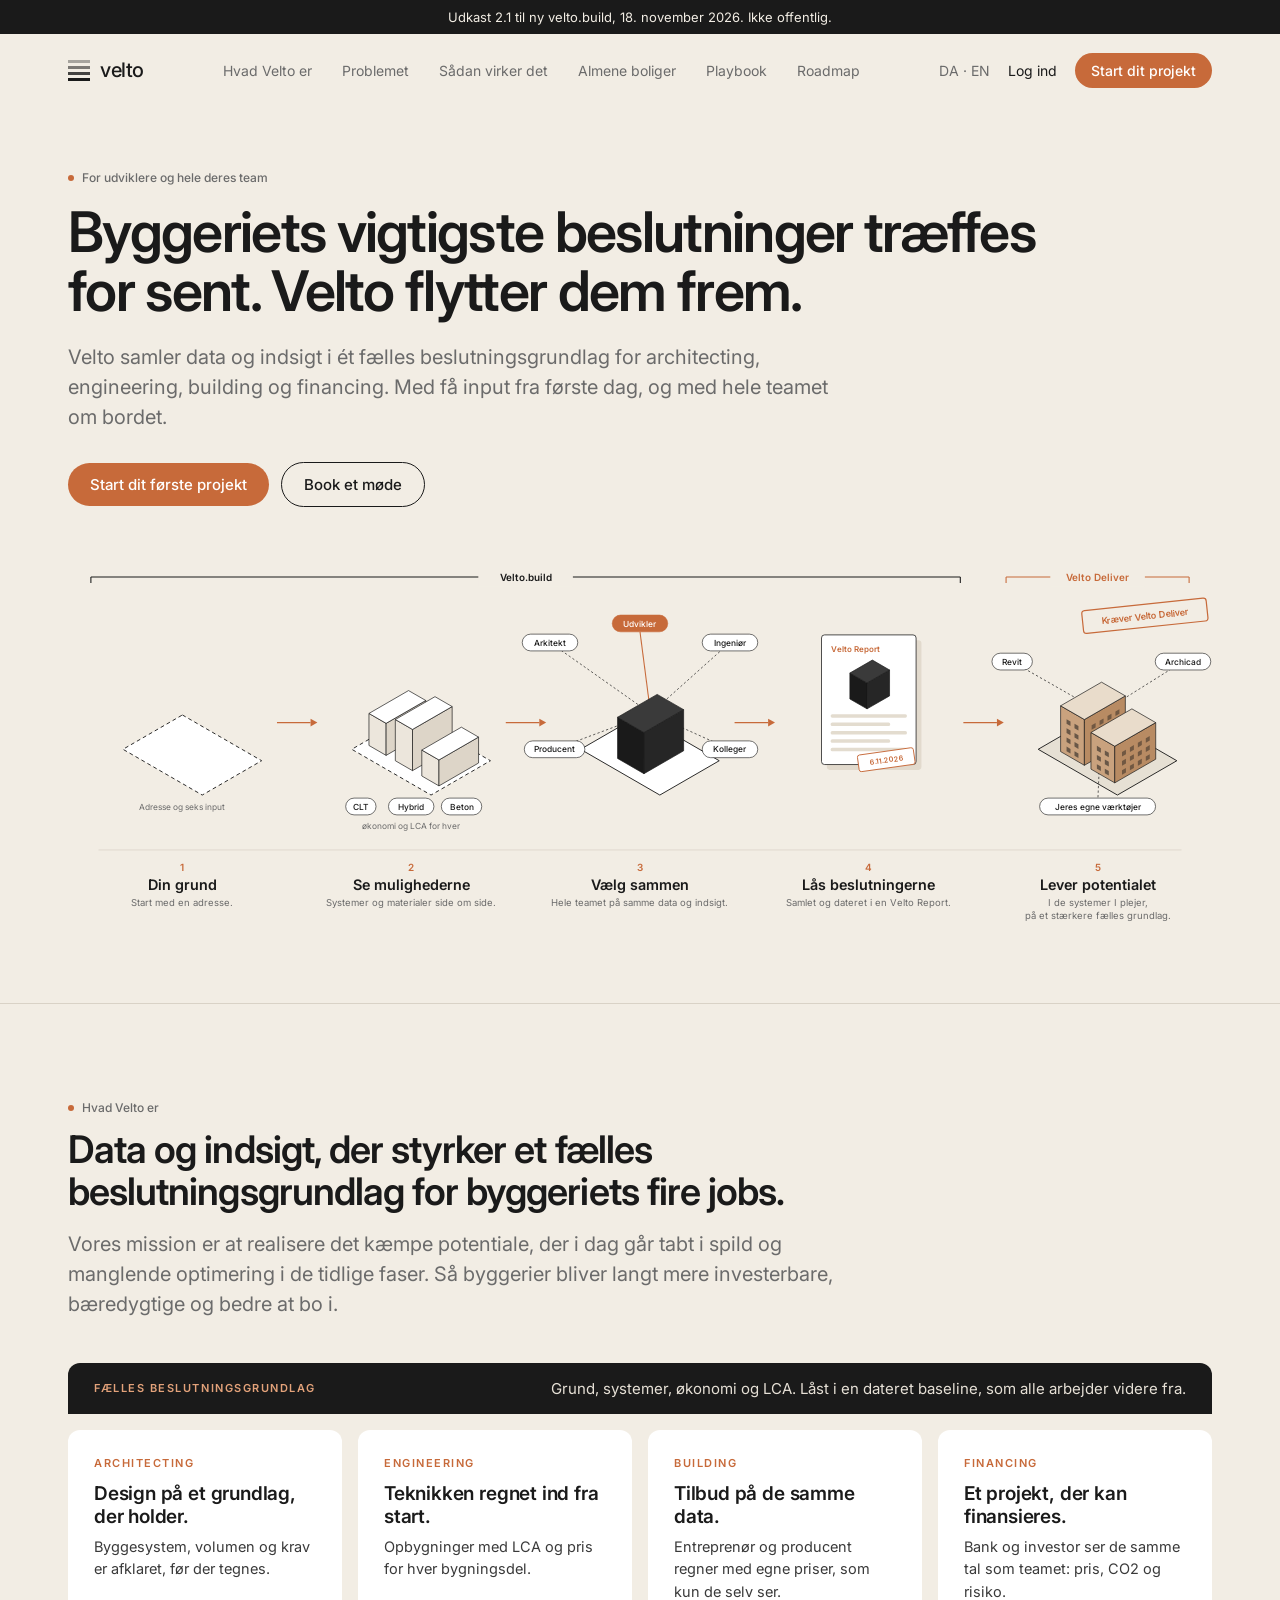
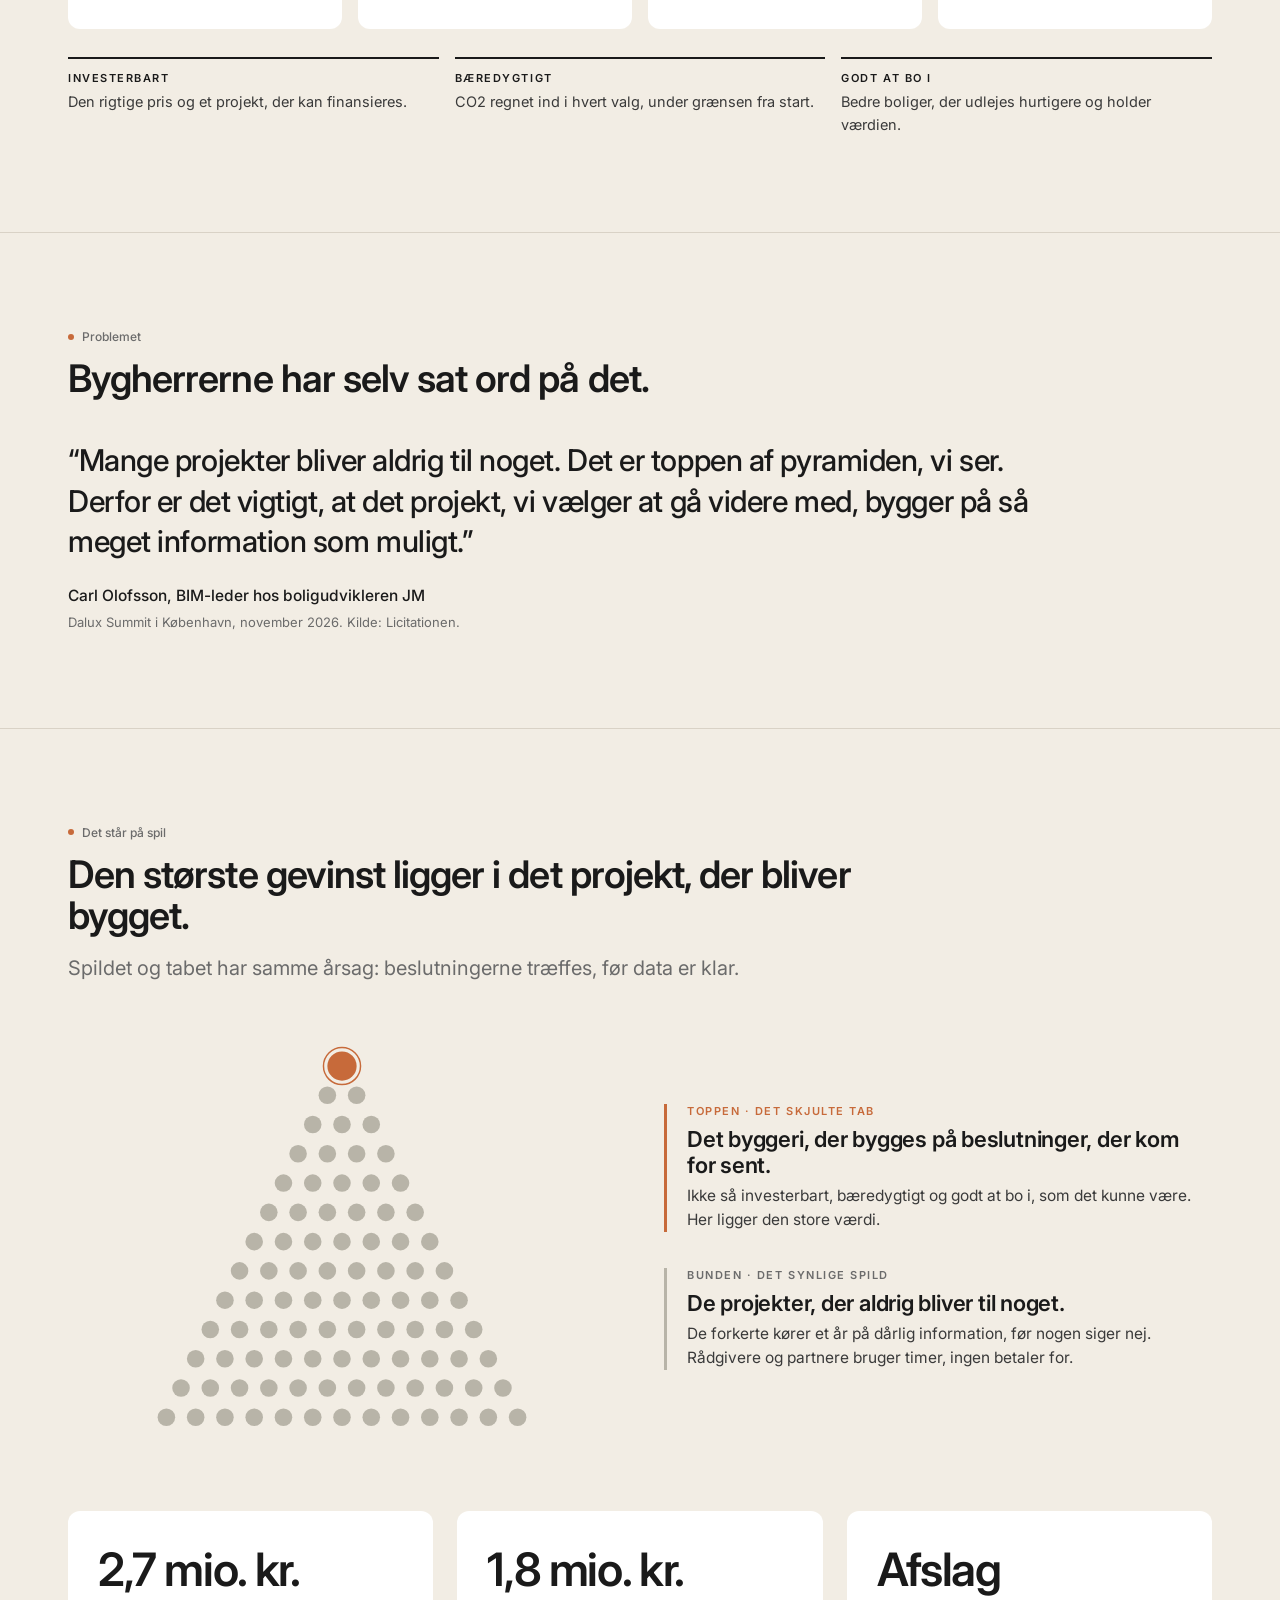
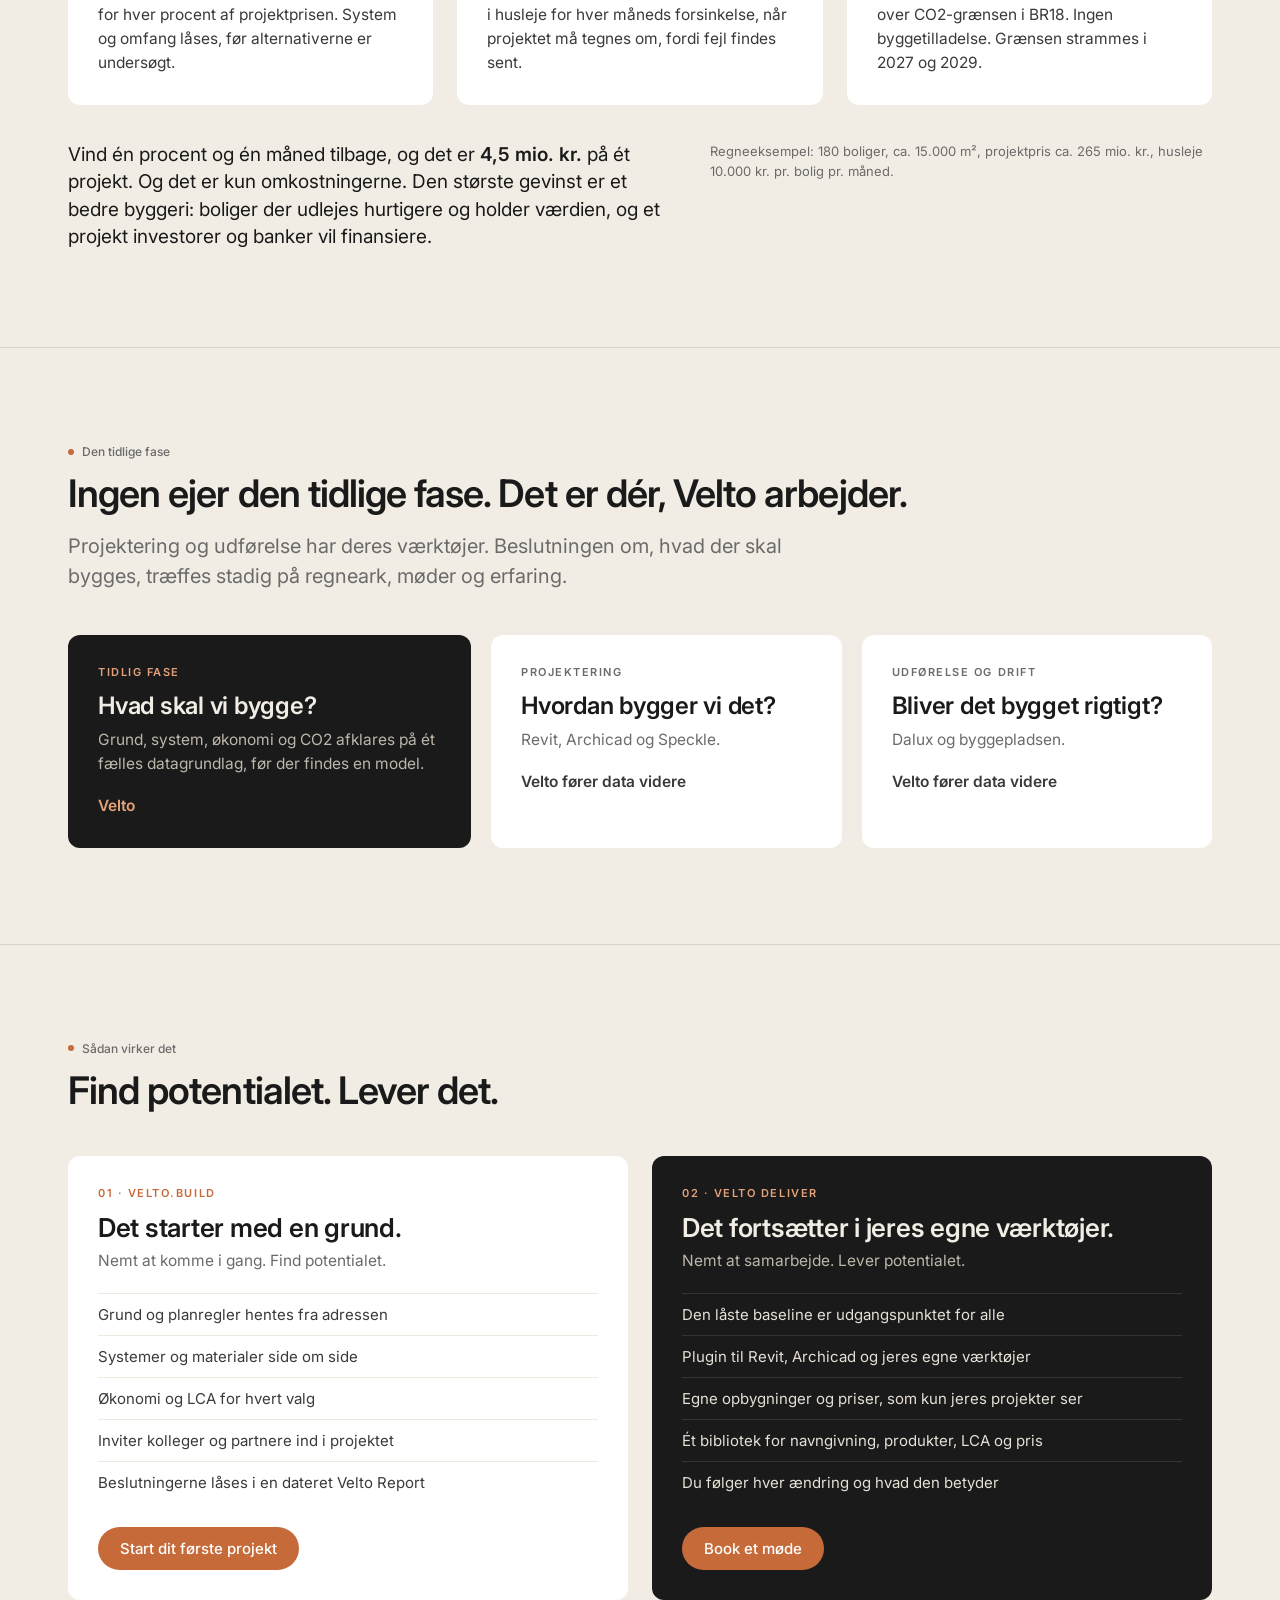
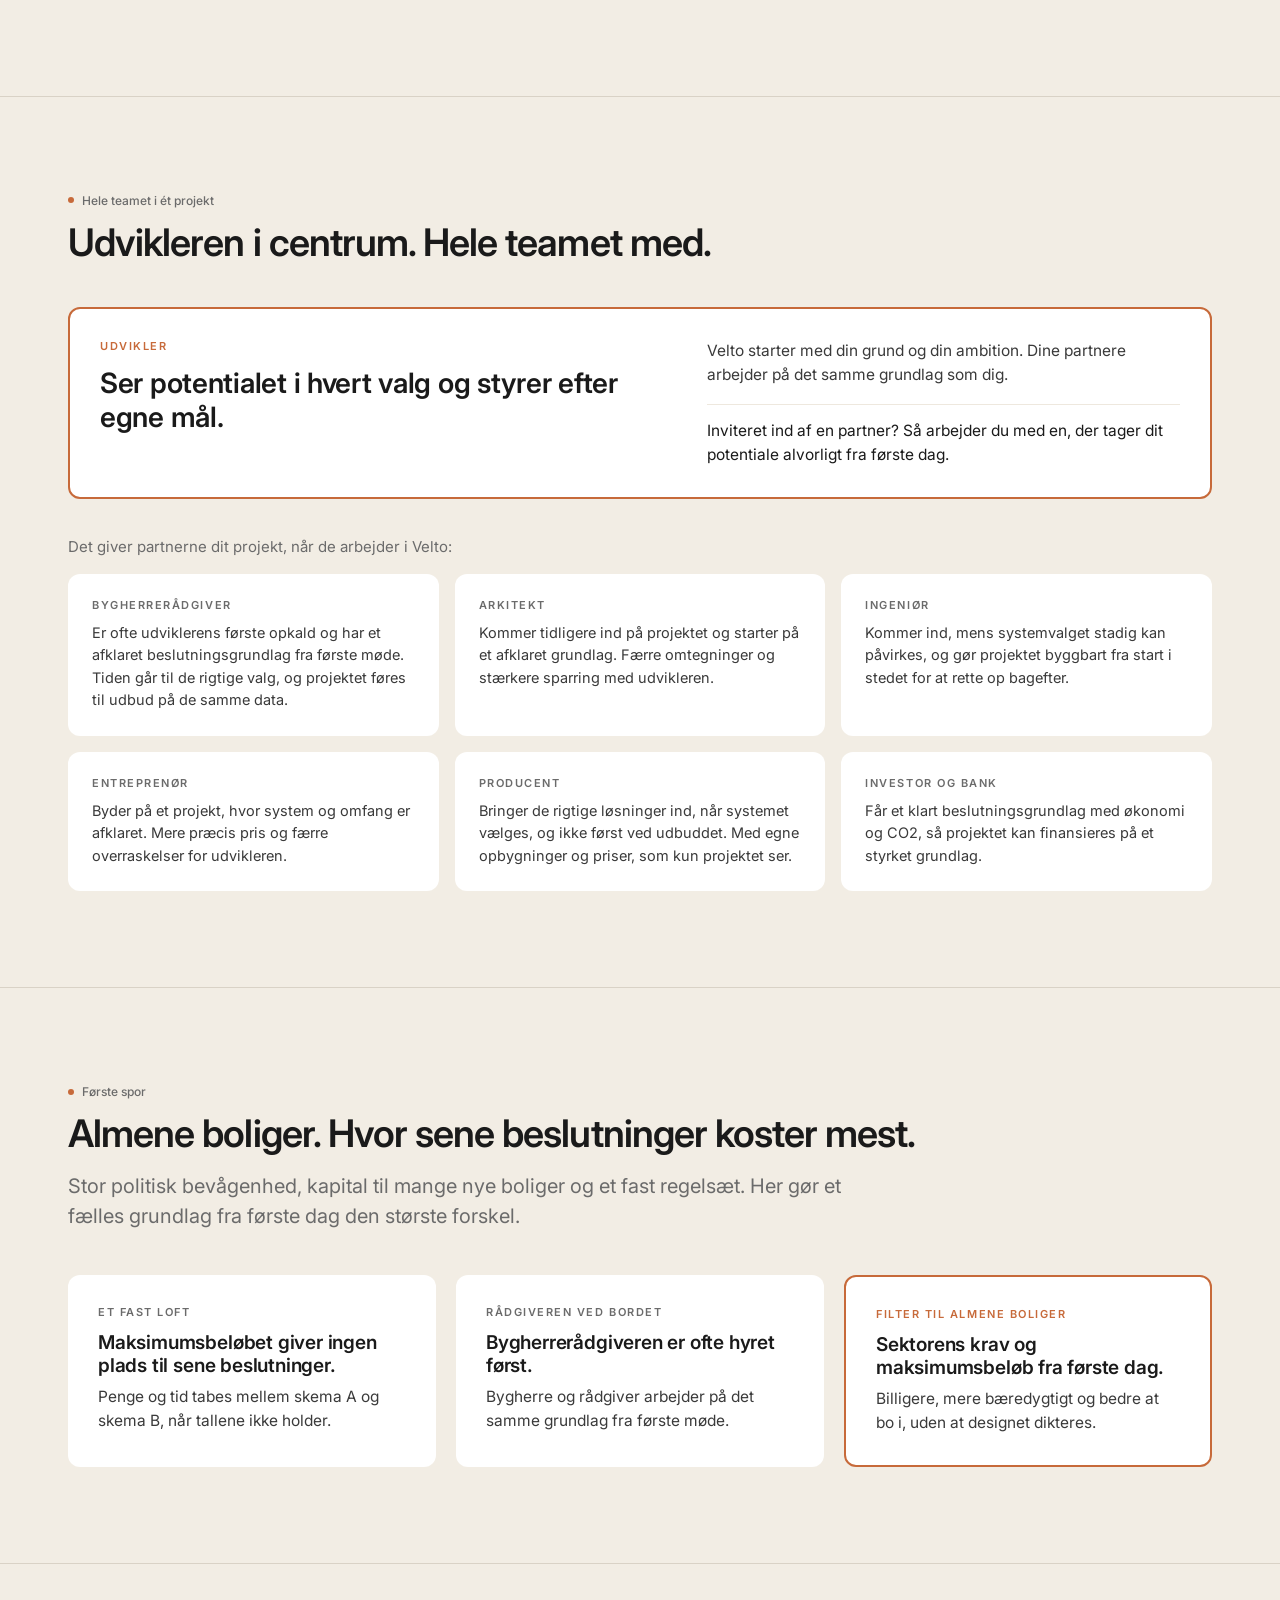
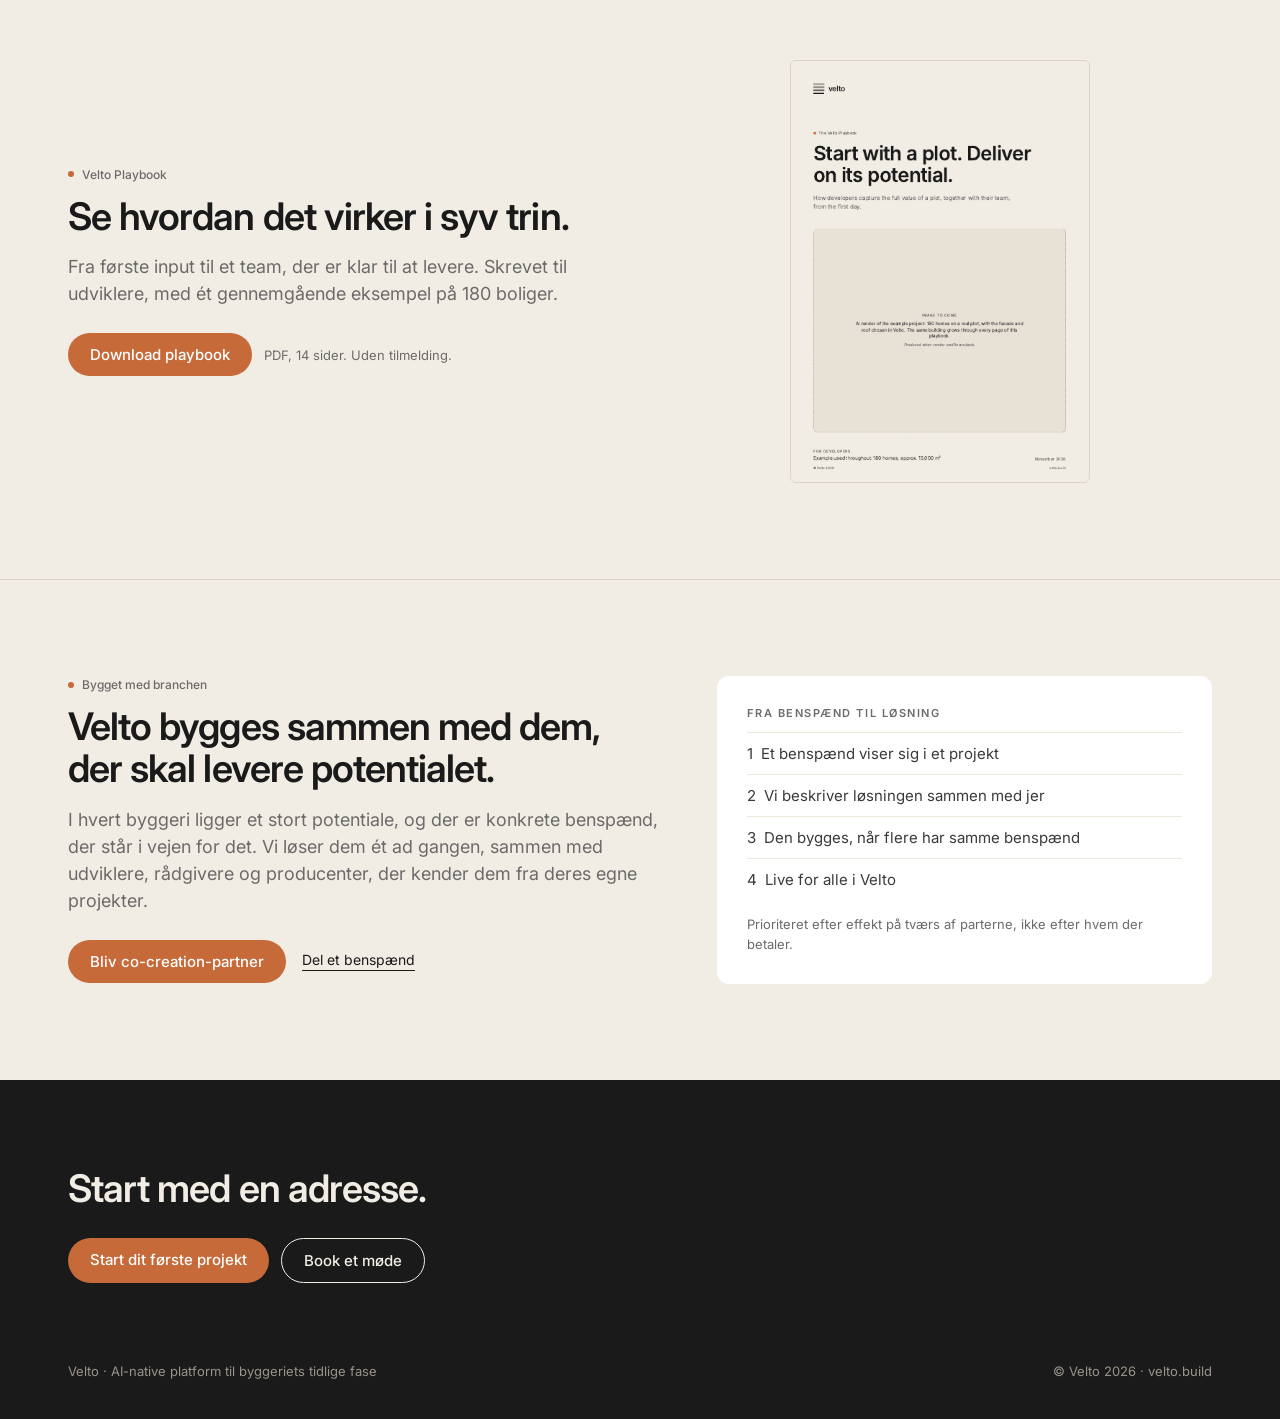
==== commit 608d24ca: "Draft 2.1: what Velto is (shared decision basis for the four jobs) and the mission, right after the " ====
--- a/v2/index.html
+++ b/v2/index.html
@@ -36,18 +36,30 @@
  img{max-width:70%;height:auto} footer{padding:56px 0 28px!important}
 }
 </style></head><body>
-<div class="draft">Udkast 2 til ny velto.build, 18. november 2026. Ikke offentlig.</div>
+<div class="draft">Udkast 2.1 til ny velto.build, 18. november 2026. Ikke offentlig.</div>
 <nav><div class="w"><div class="logo"><div class="bars"><span></span><span></span><span></span><span></span></div>velto</div>
-<div class="links"><a href="#problemet">Problemet</a><a href="#saadan">Sådan virker det</a><a href="#almene">Almene boliger</a><a href="#playbook">Playbook</a><a href="#branchen">Roadmap</a></div>
+<div class="links"><a href="#velto">Hvad Velto er</a><a href="#problemet">Problemet</a><a href="#saadan">Sådan virker det</a><a href="#almene">Almene boliger</a><a href="#playbook">Playbook</a><a href="#branchen">Roadmap</a></div>
 <div class="right"><span style="color:var(--muted)">DA · EN</span><a href="https://app.velto.build/login">Log ind</a><a class="btn s" href="https://app.velto.build/signup">Start dit projekt</a></div></div></nav>
 
 <header style="padding:64px 0 24px"><div class="w">
 <div class="eb">For udviklere og hele deres team</div>
 <h1 style="margin-top:18px">Byggeriets vigtigste beslutninger træffes for sent. Velto flytter dem frem.</h1>
-<p class="lead" style="margin-top:20px">Et fælles datagrundlag for byggeriets første beslutninger. Med få input viser Velto mulighederne fra første dag og samler hele teamet om at levere dem.</p>
+<p class="lead" style="margin-top:20px">Velto samler data og indsigt i ét fælles beslutningsgrundlag for architecting, engineering, building og financing. Med få input fra første dag, og med hele teamet om bordet.</p>
 <div style="display:flex;gap:12px;margin-top:30px;align-items:center"><a class="btn" href="https://app.velto.build/signup">Start dit første projekt</a><a class="btn o" href="mailto:filip@velto.build?subject=M%C3%B8de%20om%20Velto">Book et møde</a></div>
 <div class="model-desk" style="margin-top:44px"><svg xmlns="http://www.w3.org/2000/svg" viewBox="0 0 1500 520" width="100%"><rect width="100%" fill="#F2EDE4"/><line x1="30" y1="34" x2="1170" y2="34" stroke="#1A1A1A" stroke-width="1.4"/><line x1="30" y1="34" x2="30" y2="42" stroke="#1A1A1A" stroke-width="1.4"/><line x1="1170" y1="34" x2="1170" y2="42" stroke="#1A1A1A" stroke-width="1.4"/><rect x="538.0" y="22" width="124" height="24" fill="#F2EDE4"/><text x="600.0" y="39" text-anchor="middle" font-family="Inter" font-size="13" font-weight="600" fill="#1A1A1A">Velto.build</text><line x1="1230" y1="34" x2="1470" y2="34" stroke="#C76A3A" stroke-width="1.4"/><line x1="1230" y1="34" x2="1230" y2="42" stroke="#C76A3A" stroke-width="1.4"/><line x1="1470" y1="34" x2="1470" y2="42" stroke="#C76A3A" stroke-width="1.4"/><rect x="1288.0" y="22" width="124" height="24" fill="#F2EDE4"/><text x="1350.0" y="39" text-anchor="middle" font-family="Inter" font-size="13" font-weight="600" fill="#C76A3A">Velto Deliver</text><polygon points="150.0,215.0 253.9,275.0 176.0,320.0 72.1,260.0" fill="#FFFFFF" stroke="#1A1A1A" stroke-width="1.2" stroke-dasharray="5 4"/><text x="150" y="340" text-anchor="middle" font-family="Inter" font-size="11" fill="#6B6B6B">Adresse og seks input</text><polygon points="450.0,215.0 553.9,275.0 476.0,320.0 372.1,260.0" fill="#FFFFFF" stroke="#1A1A1A" stroke-width="1.2" stroke-dasharray="5 4"/><polygon points="394.6,255.0 417.1,268.0 417.1,226.0 394.6,213.0" fill="#ECE6DC" stroke="#1A1A1A" stroke-width="0.9" stroke-linejoin="round"/><polygon points="469.1,238.0 417.1,268.0 417.1,226.0 469.1,196.0" fill="#DDD5C8" stroke="#1A1A1A" stroke-width="0.9" stroke-linejoin="round"/><polygon points="446.5,183.0 469.1,196.0 417.1,226.0 394.6,213.0" fill="#FFFFFF" stroke="#1A1A1A" stroke-width="0.9" stroke-linejoin="round"/><polygon points="429.2,275.0 451.7,288.0 451.7,234.0 429.2,221.0" fill="#ECE6DC" stroke="#1A1A1A" stroke-width="0.9" stroke-linejoin="round"/><polygon points="503.7,258.0 451.7,288.0 451.7,234.0 503.7,204.0" fill="#DDD5C8" stroke="#1A1A1A" stroke-width="0.9" stroke-linejoin="round"/><polygon points="481.2,191.0 503.7,204.0 451.7,234.0 429.2,221.0" fill="#FFFFFF" stroke="#1A1A1A" stroke-width="0.9" stroke-linejoin="round"/><polygon points="463.9,295.0 486.4,308.0 486.4,274.0 463.9,261.0" fill="#ECE6DC" stroke="#1A1A1A" stroke-width="0.9" stroke-linejoin="round"/><polygon points="538.3,278.0 486.4,308.0 486.4,274.0 538.3,244.0" fill="#DDD5C8" stroke="#1A1A1A" stroke-width="0.9" stroke-linejoin="round"/><polygon points="515.8,231.0 538.3,244.0 486.4,274.0 463.9,261.0" fill="#FFFFFF" stroke="#1A1A1A" stroke-width="0.9" stroke-linejoin="round"/><rect x="364.1" y="324" width="39.8" height="22" rx="11" fill="#FFFFFF" stroke="#1A1A1A" stroke-width="0.8"/><text x="384" y="339" text-anchor="middle" font-family="Inter" font-size="11" font-weight="500" fill="#1A1A1A">CLT</text><rect x="420.2" y="324" width="59.6" height="22" rx="11" fill="#FFFFFF" stroke="#1A1A1A" stroke-width="0.8"/><text x="450" y="339" text-anchor="middle" font-family="Inter" font-size="11" font-weight="500" fill="#1A1A1A">Hybrid</text><rect x="489.5" y="324" width="53.0" height="22" rx="11" fill="#FFFFFF" stroke="#1A1A1A" stroke-width="0.8"/><text x="516" y="339" text-anchor="middle" font-family="Inter" font-size="11" font-weight="500" fill="#1A1A1A">Beton</text><text x="450" y="365" text-anchor="middle" font-family="Inter" font-size="11" fill="#6B6B6B">økonomi og LCA for hver</text><polygon points="750.0,215.0 853.9,275.0 776.0,320.0 672.1,260.0" fill="#FFFFFF" stroke="#1A1A1A" stroke-width="1.2" /><line x1="632" y1="120" x2="763.9" y2="213.0" stroke="#1A1A1A" stroke-width="0.9" stroke-dasharray="3 3"/><line x1="868" y1="120" x2="763.9" y2="213.0" stroke="#1A1A1A" stroke-width="0.9" stroke-dasharray="3 3"/><line x1="638" y1="260" x2="763.9" y2="213.0" stroke="#1A1A1A" stroke-width="0.9" stroke-dasharray="3 3"/><line x1="868" y1="260" x2="763.9" y2="213.0" stroke="#1A1A1A" stroke-width="0.9" stroke-dasharray="3 3"/><line x1="750" y1="106" x2="763.9" y2="213.0" stroke="#C76A3A" stroke-width="1.4"/><polygon points="720.6,272.0 755.2,292.0 755.2,238.0 720.6,218.0" fill="#1A1A1A" stroke="#1A1A1A" stroke-width="0.9" stroke-linejoin="round"/><polygon points="807.2,262.0 755.2,292.0 755.2,238.0 807.2,208.0" fill="#262626" stroke="#1A1A1A" stroke-width="0.9" stroke-linejoin="round"/><polygon points="772.5,188.0 807.2,208.0 755.2,238.0 720.6,218.0" fill="#3A3A3A" stroke="#1A1A1A" stroke-width="0.9" stroke-linejoin="round"/><rect x="595.6" y="109" width="72.8" height="22" rx="11" fill="#FFFFFF" stroke="#1A1A1A" stroke-width="0.8"/><text x="632" y="124" text-anchor="middle" font-family="Inter" font-size="11" font-weight="500" fill="#1A1A1A">Arkitekt</text><rect x="831.6" y="109" width="72.8" height="22" rx="11" fill="#FFFFFF" stroke="#1A1A1A" stroke-width="0.8"/><text x="868" y="124" text-anchor="middle" font-family="Inter" font-size="11" font-weight="500" fill="#1A1A1A">Ingeniør</text><rect x="598.3" y="249" width="79.4" height="22" rx="11" fill="#FFFFFF" stroke="#1A1A1A" stroke-width="0.8"/><text x="638" y="264" text-anchor="middle" font-family="Inter" font-size="11" font-weight="500" fill="#1A1A1A">Producent</text><rect x="831.6" y="249" width="72.8" height="22" rx="11" fill="#FFFFFF" stroke="#1A1A1A" stroke-width="0.8"/><text x="868" y="264" text-anchor="middle" font-family="Inter" font-size="11" font-weight="500" fill="#1A1A1A">Kolleger</text><rect x="713.6" y="84" width="72.8" height="22" rx="11" fill="#C76A3A" stroke="#C76A3A" stroke-width="0.8"/><text x="750" y="99" text-anchor="middle" font-family="Inter" font-size="11" font-weight="500" fill="#FFFFFF">Udvikler</text><rect x="995" y="117" width="124" height="170" rx="4" fill="#E2DACD"/><rect x="988" y="110" width="124" height="170" rx="4" fill="#FFFFFF" stroke="#1A1A1A" stroke-width="1"/><text x="1000" y="132" font-family="Inter" font-size="10.5" font-weight="600" fill="#C76A3A">Velto Report</text><polygon points="1025.2,194.0 1047.7,207.0 1047.7,173.0 1025.2,160.0" fill="#1A1A1A" stroke="#1A1A1A" stroke-width="0.9" stroke-linejoin="round"/><polygon points="1077.2,190.0 1047.7,207.0 1047.7,173.0 1077.2,156.0" fill="#262626" stroke="#1A1A1A" stroke-width="0.9" stroke-linejoin="round"/><polygon points="1054.7,143.0 1077.2,156.0 1047.7,173.0 1025.2,160.0" fill="#3A3A3A" stroke="#1A1A1A" stroke-width="0.9" stroke-linejoin="round"/><rect x="1000" y="214" width="100" height="4.5" rx="2" fill="#E3DCCF"/><rect x="1000" y="225" width="78" height="4.5" rx="2" fill="#E3DCCF"/><rect x="1000" y="236" width="100" height="4.5" rx="2" fill="#E3DCCF"/><rect x="1000" y="247" width="78" height="4.5" rx="2" fill="#E3DCCF"/><rect x="1000" y="258" width="100" height="4.5" rx="2" fill="#E3DCCF"/><g transform="rotate(-8 1106 272)"><rect x="1036" y="258" width="74" height="22" rx="3" fill="#FFFFFF" stroke="#C76A3A" stroke-width="1.2"/><text x="1073" y="273" text-anchor="middle" font-family="Inter" font-size="9.5" font-weight="600" fill="#C76A3A">6.11.2026</text></g><polygon points="1350.0,215.0 1453.9,275.0 1376.0,320.0 1272.1,260.0" fill="#E6E0D4" stroke="#1A1A1A" stroke-width="1.2" /><line x1="1238" y1="145" x2="1355.2" y2="212.0" stroke="#1A1A1A" stroke-width="0.9" stroke-dasharray="3 3"/><line x1="1462" y1="145" x2="1355.2" y2="212.0" stroke="#1A1A1A" stroke-width="0.9" stroke-dasharray="3 3"/><line x1="1350" y1="335" x2="1355.2" y2="212.0" stroke="#1A1A1A" stroke-width="0.9" stroke-dasharray="3 3"/><polygon points="1301.5,263.0 1332.7,281.0 1332.7,221.0 1301.5,203.0" fill="#C9A27E" stroke="#1A1A1A" stroke-width="0.9" stroke-linejoin="round"/><polygon points="1386.4,250.0 1332.7,281.0 1332.7,221.0 1386.4,190.0" fill="#B88B63" stroke="#1A1A1A" stroke-width="0.9" stroke-linejoin="round"/><polygon points="1355.2,172.0 1386.4,190.0 1332.7,221.0 1301.5,203.0" fill="#E9DCCB" stroke="#1A1A1A" stroke-width="0.9" stroke-linejoin="round"/><polygon points="1309.3,262.5 1314.5,265.5 1314.5,259.5 1309.3,256.5" fill="#1A1A1A" opacity=".55"/><polygon points="1319.7,268.5 1324.9,271.5 1324.9,265.5 1319.7,262.5" fill="#1A1A1A" opacity=".55"/><polygon points="1378.6,249.5 1373.4,252.5 1373.4,246.5 1378.6,243.5" fill="#1A1A1A" opacity=".45"/><polygon points="1368.2,255.5 1363.0,258.5 1363.0,252.5 1368.2,249.5" fill="#1A1A1A" opacity=".45"/><polygon points="1357.8,261.5 1352.6,264.5 1352.6,258.5 1357.8,255.5" fill="#1A1A1A" opacity=".45"/><polygon points="1347.4,267.5 1342.2,270.5 1342.2,264.5 1347.4,261.5" fill="#1A1A1A" opacity=".45"/><polygon points="1309.3,250.5 1314.5,253.5 1314.5,247.5 1309.3,244.5" fill="#1A1A1A" opacity=".55"/><polygon points="1319.7,256.5 1324.9,259.5 1324.9,253.5 1319.7,250.5" fill="#1A1A1A" opacity=".55"/><polygon points="1378.6,237.5 1373.4,240.5 1373.4,234.5 1378.6,231.5" fill="#1A1A1A" opacity=".45"/><polygon points="1368.2,243.5 1363.0,246.5 1363.0,240.5 1368.2,237.5" fill="#1A1A1A" opacity=".45"/><polygon points="1357.8,249.5 1352.6,252.5 1352.6,246.5 1357.8,243.5" fill="#1A1A1A" opacity=".45"/><polygon points="1347.4,255.5 1342.2,258.5 1342.2,252.5 1347.4,249.5" fill="#1A1A1A" opacity=".45"/><polygon points="1309.3,238.5 1314.5,241.5 1314.5,235.5 1309.3,232.5" fill="#1A1A1A" opacity=".55"/><polygon points="1319.7,244.5 1324.9,247.5 1324.9,241.5 1319.7,238.5" fill="#1A1A1A" opacity=".55"/><polygon points="1378.6,225.5 1373.4,228.5 1373.4,222.5 1378.6,219.5" fill="#1A1A1A" opacity=".45"/><polygon points="1368.2,231.5 1363.0,234.5 1363.0,228.5 1368.2,225.5" fill="#1A1A1A" opacity=".45"/><polygon points="1357.8,237.5 1352.6,240.5 1352.6,234.5 1357.8,231.5" fill="#1A1A1A" opacity=".45"/><polygon points="1347.4,243.5 1342.2,246.5 1342.2,240.5 1347.4,237.5" fill="#1A1A1A" opacity=".45"/><polygon points="1309.3,226.5 1314.5,229.5 1314.5,223.5 1309.3,220.5" fill="#1A1A1A" opacity=".55"/><polygon points="1319.7,232.5 1324.9,235.5 1324.9,229.5 1319.7,226.5" fill="#1A1A1A" opacity=".55"/><polygon points="1378.6,213.5 1373.4,216.5 1373.4,210.5 1378.6,207.5" fill="#1A1A1A" opacity=".45"/><polygon points="1368.2,219.5 1363.0,222.5 1363.0,216.5 1368.2,213.5" fill="#1A1A1A" opacity=".45"/><polygon points="1357.8,225.5 1352.6,228.5 1352.6,222.5 1357.8,219.5" fill="#1A1A1A" opacity=".45"/><polygon points="1347.4,231.5 1342.2,234.5 1342.2,228.5 1347.4,225.5" fill="#1A1A1A" opacity=".45"/><polygon points="1341.3,286.0 1372.5,304.0 1372.5,256.0 1341.3,238.0" fill="#C9A27E" stroke="#1A1A1A" stroke-width="0.9" stroke-linejoin="round"/><polygon points="1426.2,273.0 1372.5,304.0 1372.5,256.0 1426.2,225.0" fill="#B88B63" stroke="#1A1A1A" stroke-width="0.9" stroke-linejoin="round"/><polygon points="1395.0,207.0 1426.2,225.0 1372.5,256.0 1341.3,238.0" fill="#E9DCCB" stroke="#1A1A1A" stroke-width="0.9" stroke-linejoin="round"/><polygon points="1349.1,285.5 1354.3,288.5 1354.3,282.5 1349.1,279.5" fill="#1A1A1A" opacity=".55"/><polygon points="1359.5,291.5 1364.7,294.5 1364.7,288.5 1359.5,285.5" fill="#1A1A1A" opacity=".55"/><polygon points="1418.4,272.5 1413.2,275.5 1413.2,269.5 1418.4,266.5" fill="#1A1A1A" opacity=".45"/><polygon points="1408.0,278.5 1402.8,281.5 1402.8,275.5 1408.0,272.5" fill="#1A1A1A" opacity=".45"/><polygon points="1397.6,284.5 1392.4,287.5 1392.4,281.5 1397.6,278.5" fill="#1A1A1A" opacity=".45"/><polygon points="1387.2,290.5 1382.0,293.5 1382.0,287.5 1387.2,284.5" fill="#1A1A1A" opacity=".45"/><polygon points="1349.1,273.5 1354.3,276.5 1354.3,270.5 1349.1,267.5" fill="#1A1A1A" opacity=".55"/><polygon points="1359.5,279.5 1364.7,282.5 1364.7,276.5 1359.5,273.5" fill="#1A1A1A" opacity=".55"/><polygon points="1418.4,260.5 1413.2,263.5 1413.2,257.5 1418.4,254.5" fill="#1A1A1A" opacity=".45"/><polygon points="1408.0,266.5 1402.8,269.5 1402.8,263.5 1408.0,260.5" fill="#1A1A1A" opacity=".45"/><polygon points="1397.6,272.5 1392.4,275.5 1392.4,269.5 1397.6,266.5" fill="#1A1A1A" opacity=".45"/><polygon points="1387.2,278.5 1382.0,281.5 1382.0,275.5 1387.2,272.5" fill="#1A1A1A" opacity=".45"/><polygon points="1349.1,261.5 1354.3,264.5 1354.3,258.5 1349.1,255.5" fill="#1A1A1A" opacity=".55"/><polygon points="1359.5,267.5 1364.7,270.5 1364.7,264.5 1359.5,261.5" fill="#1A1A1A" opacity=".55"/><polygon points="1418.4,248.5 1413.2,251.5 1413.2,245.5 1418.4,242.5" fill="#1A1A1A" opacity=".45"/><polygon points="1408.0,254.5 1402.8,257.5 1402.8,251.5 1408.0,248.5" fill="#1A1A1A" opacity=".45"/><polygon points="1397.6,260.5 1392.4,263.5 1392.4,257.5 1397.6,254.5" fill="#1A1A1A" opacity=".45"/><polygon points="1387.2,266.5 1382.0,269.5 1382.0,263.5 1387.2,260.5" fill="#1A1A1A" opacity=".45"/><rect x="1211.5" y="134" width="53.0" height="22" rx="11" fill="#FFFFFF" stroke="#1A1A1A" stroke-width="0.8"/><text x="1238" y="149" text-anchor="middle" font-family="Inter" font-size="11" font-weight="500" fill="#1A1A1A">Revit</text><rect x="1425.6" y="134" width="72.8" height="22" rx="11" fill="#FFFFFF" stroke="#1A1A1A" stroke-width="0.8"/><text x="1462" y="149" text-anchor="middle" font-family="Inter" font-size="11" font-weight="500" fill="#1A1A1A">Archicad</text><rect x="1274.0" y="324" width="152.0" height="22" rx="11" fill="#FFFFFF" stroke="#1A1A1A" stroke-width="0.8"/><text x="1350" y="339" text-anchor="middle" font-family="Inter" font-size="11" font-weight="500" fill="#1A1A1A">Jeres egne værktøjer</text><g transform="rotate(-6 1412 85)"><rect x="1330" y="70" width="164" height="30" rx="4" fill="#F2EDE4" stroke="#C76A3A" stroke-width="1.6"/><text x="1412" y="90" text-anchor="middle" font-family="Inter" font-size="12" font-weight="600" fill="#C76A3A">Kræver Velto Deliver</text></g><line x1="274" y1="225" x2="318" y2="225" stroke="#C76A3A" stroke-width="1.6"/><polygon points="318,220 327,225 318,230" fill="#C76A3A"/><line x1="574" y1="225" x2="618" y2="225" stroke="#C76A3A" stroke-width="1.6"/><polygon points="618,220 627,225 618,230" fill="#C76A3A"/><line x1="874" y1="225" x2="918" y2="225" stroke="#C76A3A" stroke-width="1.6"/><polygon points="918,220 927,225 918,230" fill="#C76A3A"/><line x1="1174" y1="225" x2="1218" y2="225" stroke="#C76A3A" stroke-width="1.6"/><polygon points="1218,220 1227,225 1218,230" fill="#C76A3A"/><line x1="40" y1="392" x2="1460" y2="392" stroke="#D9D2C6" stroke-width="1"/><text x="150" y="420" text-anchor="middle" font-family="Inter" font-size="13" font-weight="600" fill="#C76A3A">1</text><text x="150" y="444" text-anchor="middle" font-family="Inter" font-size="19" font-weight="600" fill="#1A1A1A">Din grund</text><text x="150" y="466" text-anchor="middle" font-family="Inter" font-size="12.5" fill="#6B6B6B">Start med en adresse.</text><text x="450" y="420" text-anchor="middle" font-family="Inter" font-size="13" font-weight="600" fill="#C76A3A">2</text><text x="450" y="444" text-anchor="middle" font-family="Inter" font-size="19" font-weight="600" fill="#1A1A1A">Se mulighederne</text><text x="450" y="466" text-anchor="middle" font-family="Inter" font-size="12.5" fill="#6B6B6B">Systemer og materialer side om side.</text><text x="750" y="420" text-anchor="middle" font-family="Inter" font-size="13" font-weight="600" fill="#C76A3A">3</text><text x="750" y="444" text-anchor="middle" font-family="Inter" font-size="19" font-weight="600" fill="#1A1A1A">Vælg sammen</text><text x="750" y="466" text-anchor="middle" font-family="Inter" font-size="12.5" fill="#6B6B6B">Hele teamet på samme data og indsigt.</text><text x="1050" y="420" text-anchor="middle" font-family="Inter" font-size="13" font-weight="600" fill="#C76A3A">4</text><text x="1050" y="444" text-anchor="middle" font-family="Inter" font-size="19" font-weight="600" fill="#1A1A1A">Lås beslutningerne</text><text x="1050" y="466" text-anchor="middle" font-family="Inter" font-size="12.5" fill="#6B6B6B">Samlet og dateret i en Velto Report.</text><text x="1350" y="420" text-anchor="middle" font-family="Inter" font-size="13" font-weight="600" fill="#C76A3A">5</text><text x="1350" y="444" text-anchor="middle" font-family="Inter" font-size="19" font-weight="600" fill="#1A1A1A">Lever potentialet</text><text x="1350" y="466" text-anchor="middle" font-family="Inter" font-size="12.5" fill="#6B6B6B">I de systemer I plejer,</text><text x="1350" y="483" text-anchor="middle" font-family="Inter" font-size="12.5" fill="#6B6B6B">på et stærkere fælles grundlag.</text></svg></div><div style="margin-top:28px"><div class="model-mob"><div class="caps" style="border-top:2px solid #1A1A1A;padding-top:8px">Velto.build</div><div style="padding:18px 0 26px;text-align:center"><svg style="width:100%;max-width:360px;height:auto;display:block;margin:0 auto" xmlns="http://www.w3.org/2000/svg" viewBox="-25 155 350 200"><polygon points="150.0,215.0 253.9,275.0 176.0,320.0 72.1,260.0" fill="#FFFFFF" stroke="#1A1A1A" stroke-width="1.2" stroke-dasharray="5 4"/><text x="150" y="340" text-anchor="middle" font-family="Inter" font-size="11" fill="#6B6B6B">Adresse og seks input</text></svg><div style="font-size:13px;font-weight:600;color:#C76A3A;margin-top:6px">1</div><h3 style="font-size:21px">Din grund</h3><p style="color:#6B6B6B;font-size:15px">Start med en adresse.</p></div><div style="padding:18px 0 26px;text-align:center"><svg style="width:100%;max-width:360px;height:auto;display:block;margin:0 auto" xmlns="http://www.w3.org/2000/svg" viewBox="275 145 350 230"><polygon points="450.0,215.0 553.9,275.0 476.0,320.0 372.1,260.0" fill="#FFFFFF" stroke="#1A1A1A" stroke-width="1.2" stroke-dasharray="5 4"/><polygon points="394.6,255.0 417.1,268.0 417.1,226.0 394.6,213.0" fill="#ECE6DC" stroke="#1A1A1A" stroke-width="0.9" stroke-linejoin="round"/><polygon points="469.1,238.0 417.1,268.0 417.1,226.0 469.1,196.0" fill="#DDD5C8" stroke="#1A1A1A" stroke-width="0.9" stroke-linejoin="round"/><polygon points="446.5,183.0 469.1,196.0 417.1,226.0 394.6,213.0" fill="#FFFFFF" stroke="#1A1A1A" stroke-width="0.9" stroke-linejoin="round"/><polygon points="429.2,275.0 451.7,288.0 451.7,234.0 429.2,221.0" fill="#ECE6DC" stroke="#1A1A1A" stroke-width="0.9" stroke-linejoin="round"/><polygon points="503.7,258.0 451.7,288.0 451.7,234.0 503.7,204.0" fill="#DDD5C8" stroke="#1A1A1A" stroke-width="0.9" stroke-linejoin="round"/><polygon points="481.2,191.0 503.7,204.0 451.7,234.0 429.2,221.0" fill="#FFFFFF" stroke="#1A1A1A" stroke-width="0.9" stroke-linejoin="round"/><polygon points="463.9,295.0 486.4,308.0 486.4,274.0 463.9,261.0" fill="#ECE6DC" stroke="#1A1A1A" stroke-width="0.9" stroke-linejoin="round"/><polygon points="538.3,278.0 486.4,308.0 486.4,274.0 538.3,244.0" fill="#DDD5C8" stroke="#1A1A1A" stroke-width="0.9" stroke-linejoin="round"/><polygon points="515.8,231.0 538.3,244.0 486.4,274.0 463.9,261.0" fill="#FFFFFF" stroke="#1A1A1A" stroke-width="0.9" stroke-linejoin="round"/><rect x="364.1" y="324" width="39.8" height="22" rx="11" fill="#FFFFFF" stroke="#1A1A1A" stroke-width="0.8"/><text x="384" y="339" text-anchor="middle" font-family="Inter" font-size="11" font-weight="500" fill="#1A1A1A">CLT</text><rect x="420.2" y="324" width="59.6" height="22" rx="11" fill="#FFFFFF" stroke="#1A1A1A" stroke-width="0.8"/><text x="450" y="339" text-anchor="middle" font-family="Inter" font-size="11" font-weight="500" fill="#1A1A1A">Hybrid</text><rect x="489.5" y="324" width="53.0" height="22" rx="11" fill="#FFFFFF" stroke="#1A1A1A" stroke-width="0.8"/><text x="516" y="339" text-anchor="middle" font-family="Inter" font-size="11" font-weight="500" fill="#1A1A1A">Beton</text><text x="450" y="365" text-anchor="middle" font-family="Inter" font-size="11" fill="#6B6B6B">økonomi og LCA for hver</text></svg><div style="font-size:13px;font-weight:600;color:#C76A3A;margin-top:6px">2</div><h3 style="font-size:21px">Se mulighederne</h3><p style="color:#6B6B6B;font-size:15px">Systemer og materialer side om side.</p></div><div style="padding:18px 0 26px;text-align:center"><svg style="width:100%;max-width:360px;height:auto;display:block;margin:0 auto" xmlns="http://www.w3.org/2000/svg" viewBox="575 73 350 234"><polygon points="750.0,215.0 853.9,275.0 776.0,320.0 672.1,260.0" fill="#FFFFFF" stroke="#1A1A1A" stroke-width="1.2" /><line x1="632" y1="120" x2="763.9" y2="213.0" stroke="#1A1A1A" stroke-width="0.9" stroke-dasharray="3 3"/><line x1="868" y1="120" x2="763.9" y2="213.0" stroke="#1A1A1A" stroke-width="0.9" stroke-dasharray="3 3"/><line x1="638" y1="260" x2="763.9" y2="213.0" stroke="#1A1A1A" stroke-width="0.9" stroke-dasharray="3 3"/><line x1="868" y1="260" x2="763.9" y2="213.0" stroke="#1A1A1A" stroke-width="0.9" stroke-dasharray="3 3"/><line x1="750" y1="106" x2="763.9" y2="213.0" stroke="#C76A3A" stroke-width="1.4"/><polygon points="720.6,272.0 755.2,292.0 755.2,238.0 720.6,218.0" fill="#1A1A1A" stroke="#1A1A1A" stroke-width="0.9" stroke-linejoin="round"/><polygon points="807.2,262.0 755.2,292.0 755.2,238.0 807.2,208.0" fill="#262626" stroke="#1A1A1A" stroke-width="0.9" stroke-linejoin="round"/><polygon points="772.5,188.0 807.2,208.0 755.2,238.0 720.6,218.0" fill="#3A3A3A" stroke="#1A1A1A" stroke-width="0.9" stroke-linejoin="round"/><rect x="595.6" y="109" width="72.8" height="22" rx="11" fill="#FFFFFF" stroke="#1A1A1A" stroke-width="0.8"/><text x="632" y="124" text-anchor="middle" font-family="Inter" font-size="11" font-weight="500" fill="#1A1A1A">Arkitekt</text><rect x="831.6" y="109" width="72.8" height="22" rx="11" fill="#FFFFFF" stroke="#1A1A1A" stroke-width="0.8"/><text x="868" y="124" text-anchor="middle" font-family="Inter" font-size="11" font-weight="500" fill="#1A1A1A">Ingeniør</text><rect x="598.3" y="249" width="79.4" height="22" rx="11" fill="#FFFFFF" stroke="#1A1A1A" stroke-width="0.8"/><text x="638" y="264" text-anchor="middle" font-family="Inter" font-size="11" font-weight="500" fill="#1A1A1A">Producent</text><rect x="831.6" y="249" width="72.8" height="22" rx="11" fill="#FFFFFF" stroke="#1A1A1A" stroke-width="0.8"/><text x="868" y="264" text-anchor="middle" font-family="Inter" font-size="11" font-weight="500" fill="#1A1A1A">Kolleger</text><rect x="713.6" y="84" width="72.8" height="22" rx="11" fill="#C76A3A" stroke="#C76A3A" stroke-width="0.8"/><text x="750" y="99" text-anchor="middle" font-family="Inter" font-size="11" font-weight="500" fill="#FFFFFF">Udvikler</text></svg><div style="font-size:13px;font-weight:600;color:#C76A3A;margin-top:6px">3</div><h3 style="font-size:21px">Vælg sammen</h3><p style="color:#6B6B6B;font-size:15px">Hele teamet på samme data og indsigt.</p></div><div style="padding:18px 0 26px;text-align:center"><svg style="width:100%;max-width:360px;height:auto;display:block;margin:0 auto" xmlns="http://www.w3.org/2000/svg" viewBox="875 100 350 197"><rect x="995" y="117" width="124" height="170" rx="4" fill="#E2DACD"/><rect x="988" y="110" width="124" height="170" rx="4" fill="#FFFFFF" stroke="#1A1A1A" stroke-width="1"/><text x="1000" y="132" font-family="Inter" font-size="10.5" font-weight="600" fill="#C76A3A">Velto Report</text><polygon points="1025.2,194.0 1047.7,207.0 1047.7,173.0 1025.2,160.0" fill="#1A1A1A" stroke="#1A1A1A" stroke-width="0.9" stroke-linejoin="round"/><polygon points="1077.2,190.0 1047.7,207.0 1047.7,173.0 1077.2,156.0" fill="#262626" stroke="#1A1A1A" stroke-width="0.9" stroke-linejoin="round"/><polygon points="1054.7,143.0 1077.2,156.0 1047.7,173.0 1025.2,160.0" fill="#3A3A3A" stroke="#1A1A1A" stroke-width="0.9" stroke-linejoin="round"/><rect x="1000" y="214" width="100" height="4.5" rx="2" fill="#E3DCCF"/><rect x="1000" y="225" width="78" height="4.5" rx="2" fill="#E3DCCF"/><rect x="1000" y="236" width="100" height="4.5" rx="2" fill="#E3DCCF"/><rect x="1000" y="247" width="78" height="4.5" rx="2" fill="#E3DCCF"/><rect x="1000" y="258" width="100" height="4.5" rx="2" fill="#E3DCCF"/><g transform="rotate(-8 1106 272)"><rect x="1036" y="258" width="74" height="22" rx="3" fill="#FFFFFF" stroke="#C76A3A" stroke-width="1.2"/><text x="1073" y="273" text-anchor="middle" font-family="Inter" font-size="9.5" font-weight="600" fill="#C76A3A">6.11.2026</text></g></svg><div style="font-size:13px;font-weight:600;color:#C76A3A;margin-top:6px">4</div><h3 style="font-size:21px">Lås beslutningerne</h3><p style="color:#6B6B6B;font-size:15px">Samlet og dateret i en Velto Report.</p></div><div class="caps" style="border-top:2px solid #C76A3A;padding-top:8px;color:#C76A3A">Velto Deliver</div><div style="padding:18px 0 26px;text-align:center"><svg style="width:100%;max-width:360px;height:auto;display:block;margin:0 auto" xmlns="http://www.w3.org/2000/svg" viewBox="1175 63 350 290"><polygon points="1350.0,215.0 1453.9,275.0 1376.0,320.0 1272.1,260.0" fill="#E6E0D4" stroke="#1A1A1A" stroke-width="1.2" /><line x1="1238" y1="145" x2="1355.2" y2="212.0" stroke="#1A1A1A" stroke-width="0.9" stroke-dasharray="3 3"/><line x1="1462" y1="145" x2="1355.2" y2="212.0" stroke="#1A1A1A" stroke-width="0.9" stroke-dasharray="3 3"/><line x1="1350" y1="335" x2="1355.2" y2="212.0" stroke="#1A1A1A" stroke-width="0.9" stroke-dasharray="3 3"/><polygon points="1301.5,263.0 1332.7,281.0 1332.7,221.0 1301.5,203.0" fill="#C9A27E" stroke="#1A1A1A" stroke-width="0.9" stroke-linejoin="round"/><polygon points="1386.4,250.0 1332.7,281.0 1332.7,221.0 1386.4,190.0" fill="#B88B63" stroke="#1A1A1A" stroke-width="0.9" stroke-linejoin="round"/><polygon points="1355.2,172.0 1386.4,190.0 1332.7,221.0 1301.5,203.0" fill="#E9DCCB" stroke="#1A1A1A" stroke-width="0.9" stroke-linejoin="round"/><polygon points="1309.3,262.5 1314.5,265.5 1314.5,259.5 1309.3,256.5" fill="#1A1A1A" opacity=".55"/><polygon points="1319.7,268.5 1324.9,271.5 1324.9,265.5 1319.7,262.5" fill="#1A1A1A" opacity=".55"/><polygon points="1378.6,249.5 1373.4,252.5 1373.4,246.5 1378.6,243.5" fill="#1A1A1A" opacity=".45"/><polygon points="1368.2,255.5 1363.0,258.5 1363.0,252.5 1368.2,249.5" fill="#1A1A1A" opacity=".45"/><polygon points="1357.8,261.5 1352.6,264.5 1352.6,258.5 1357.8,255.5" fill="#1A1A1A" opacity=".45"/><polygon points="1347.4,267.5 1342.2,270.5 1342.2,264.5 1347.4,261.5" fill="#1A1A1A" opacity=".45"/><polygon points="1309.3,250.5 1314.5,253.5 1314.5,247.5 1309.3,244.5" fill="#1A1A1A" opacity=".55"/><polygon points="1319.7,256.5 1324.9,259.5 1324.9,253.5 1319.7,250.5" fill="#1A1A1A" opacity=".55"/><polygon points="1378.6,237.5 1373.4,240.5 1373.4,234.5 1378.6,231.5" fill="#1A1A1A" opacity=".45"/><polygon points="1368.2,243.5 1363.0,246.5 1363.0,240.5 1368.2,237.5" fill="#1A1A1A" opacity=".45"/><polygon points="1357.8,249.5 1352.6,252.5 1352.6,246.5 1357.8,243.5" fill="#1A1A1A" opacity=".45"/><polygon points="1347.4,255.5 1342.2,258.5 1342.2,252.5 1347.4,249.5" fill="#1A1A1A" opacity=".45"/><polygon points="1309.3,238.5 1314.5,241.5 1314.5,235.5 1309.3,232.5" fill="#1A1A1A" opacity=".55"/><polygon points="1319.7,244.5 1324.9,247.5 1324.9,241.5 1319.7,238.5" fill="#1A1A1A" opacity=".55"/><polygon points="1378.6,225.5 1373.4,228.5 1373.4,222.5 1378.6,219.5" fill="#1A1A1A" opacity=".45"/><polygon points="1368.2,231.5 1363.0,234.5 1363.0,228.5 1368.2,225.5" fill="#1A1A1A" opacity=".45"/><polygon points="1357.8,237.5 1352.6,240.5 1352.6,234.5 1357.8,231.5" fill="#1A1A1A" opacity=".45"/><polygon points="1347.4,243.5 1342.2,246.5 1342.2,240.5 1347.4,237.5" fill="#1A1A1A" opacity=".45"/><polygon points="1309.3,226.5 1314.5,229.5 1314.5,223.5 1309.3,220.5" fill="#1A1A1A" opacity=".55"/><polygon points="1319.7,232.5 1324.9,235.5 1324.9,229.5 1319.7,226.5" fill="#1A1A1A" opacity=".55"/><polygon points="1378.6,213.5 1373.4,216.5 1373.4,210.5 1378.6,207.5" fill="#1A1A1A" opacity=".45"/><polygon points="1368.2,219.5 1363.0,222.5 1363.0,216.5 1368.2,213.5" fill="#1A1A1A" opacity=".45"/><polygon points="1357.8,225.5 1352.6,228.5 1352.6,222.5 1357.8,219.5" fill="#1A1A1A" opacity=".45"/><polygon points="1347.4,231.5 1342.2,234.5 1342.2,228.5 1347.4,225.5" fill="#1A1A1A" opacity=".45"/><polygon points="1341.3,286.0 1372.5,304.0 1372.5,256.0 1341.3,238.0" fill="#C9A27E" stroke="#1A1A1A" stroke-width="0.9" stroke-linejoin="round"/><polygon points="1426.2,273.0 1372.5,304.0 1372.5,256.0 1426.2,225.0" fill="#B88B63" stroke="#1A1A1A" stroke-width="0.9" stroke-linejoin="round"/><polygon points="1395.0,207.0 1426.2,225.0 1372.5,256.0 1341.3,238.0" fill="#E9DCCB" stroke="#1A1A1A" stroke-width="0.9" stroke-linejoin="round"/><polygon points="1349.1,285.5 1354.3,288.5 1354.3,282.5 1349.1,279.5" fill="#1A1A1A" opacity=".55"/><polygon points="1359.5,291.5 1364.7,294.5 1364.7,288.5 1359.5,285.5" fill="#1A1A1A" opacity=".55"/><polygon points="1418.4,272.5 1413.2,275.5 1413.2,269.5 1418.4,266.5" fill="#1A1A1A" opacity=".45"/><polygon points="1408.0,278.5 1402.8,281.5 1402.8,275.5 1408.0,272.5" fill="#1A1A1A" opacity=".45"/><polygon points="1397.6,284.5 1392.4,287.5 1392.4,281.5 1397.6,278.5" fill="#1A1A1A" opacity=".45"/><polygon points="1387.2,290.5 1382.0,293.5 1382.0,287.5 1387.2,284.5" fill="#1A1A1A" opacity=".45"/><polygon points="1349.1,273.5 1354.3,276.5 1354.3,270.5 1349.1,267.5" fill="#1A1A1A" opacity=".55"/><polygon points="1359.5,279.5 1364.7,282.5 1364.7,276.5 1359.5,273.5" fill="#1A1A1A" opacity=".55"/><polygon points="1418.4,260.5 1413.2,263.5 1413.2,257.5 1418.4,254.5" fill="#1A1A1A" opacity=".45"/><polygon points="1408.0,266.5 1402.8,269.5 1402.8,263.5 1408.0,260.5" fill="#1A1A1A" opacity=".45"/><polygon points="1397.6,272.5 1392.4,275.5 1392.4,269.5 1397.6,266.5" fill="#1A1A1A" opacity=".45"/><polygon points="1387.2,278.5 1382.0,281.5 1382.0,275.5 1387.2,272.5" fill="#1A1A1A" opacity=".45"/><polygon points="1349.1,261.5 1354.3,264.5 1354.3,258.5 1349.1,255.5" fill="#1A1A1A" opacity=".55"/><polygon points="1359.5,267.5 1364.7,270.5 1364.7,264.5 1359.5,261.5" fill="#1A1A1A" opacity=".55"/><polygon points="1418.4,248.5 1413.2,251.5 1413.2,245.5 1418.4,242.5" fill="#1A1A1A" opacity=".45"/><polygon points="1408.0,254.5 1402.8,257.5 1402.8,251.5 1408.0,248.5" fill="#1A1A1A" opacity=".45"/><polygon points="1397.6,260.5 1392.4,263.5 1392.4,257.5 1397.6,254.5" fill="#1A1A1A" opacity=".45"/><polygon points="1387.2,266.5 1382.0,269.5 1382.0,263.5 1387.2,260.5" fill="#1A1A1A" opacity=".45"/><rect x="1211.5" y="134" width="53.0" height="22" rx="11" fill="#FFFFFF" stroke="#1A1A1A" stroke-width="0.8"/><text x="1238" y="149" text-anchor="middle" font-family="Inter" font-size="11" font-weight="500" fill="#1A1A1A">Revit</text><rect x="1425.6" y="134" width="72.8" height="22" rx="11" fill="#FFFFFF" stroke="#1A1A1A" stroke-width="0.8"/><text x="1462" y="149" text-anchor="middle" font-family="Inter" font-size="11" font-weight="500" fill="#1A1A1A">Archicad</text><rect x="1274.0" y="324" width="152.0" height="22" rx="11" fill="#FFFFFF" stroke="#1A1A1A" stroke-width="0.8"/><text x="1350" y="339" text-anchor="middle" font-family="Inter" font-size="11" font-weight="500" fill="#1A1A1A">Jeres egne værktøjer</text><g transform="rotate(-6 1412 85)"><rect x="1330" y="70" width="164" height="30" rx="4" fill="#F2EDE4" stroke="#C76A3A" stroke-width="1.6"/><text x="1412" y="90" text-anchor="middle" font-family="Inter" font-size="12" font-weight="600" fill="#C76A3A">Kræver Velto Deliver</text></g></svg><div style="font-size:13px;font-weight:600;color:#C76A3A;margin-top:6px">5</div><h3 style="font-size:21px">Lever potentialet</h3><p style="color:#6B6B6B;font-size:15px">I de systemer I plejer, på et stærkere fælles grundlag.</p></div></div></div>
 </div></header>
+
+<section id="velto"><div class="w">
+<div class="eb">Hvad Velto er</div>
+<h2 style="margin-top:14px">Data og indsigt, der styrker et fælles beslutningsgrundlag for byggeriets fire jobs.</h2>
+<p class="lead" style="margin-top:16px">Vores mission er at realisere det kæmpe potentiale, der i dag går tabt i spild og manglende optimering i de tidlige faser. Så byggerier bliver langt mere investerbare, bæredygtige og bedre at bo i.</p>
+<div style="margin-top:44px;background:var(--ink);color:var(--bg);border-radius:12px 12px 0 0;padding:16px 26px;display:flex;justify-content:space-between;align-items:center;gap:12px"><span class="caps" style="color:#E3A27A">Fælles beslutningsgrundlag</span><span style="font-size:15px;color:#E6E0D6">Grund, systemer, økonomi og LCA. Låst i en dateret baseline, som alle arbejder videre fra.</span></div>
+<div style="display:grid;grid-template-columns:repeat(4,1fr);gap:16px;margin-top:16px"><div class="card" style="padding:26px"><div class="caps" style="color:var(--ochre)">Architecting</div><h3 style="margin-top:12px">Design på et grundlag, der holder.</h3><p style="margin-top:8px;font-size:14.5px">Byggesystem, volumen og krav er afklaret, før der tegnes.</p></div><div class="card" style="padding:26px"><div class="caps" style="color:var(--ochre)">Engineering</div><h3 style="margin-top:12px">Teknikken regnet ind fra start.</h3><p style="margin-top:8px;font-size:14.5px">Opbygninger med LCA og pris for hver bygningsdel.</p></div><div class="card" style="padding:26px"><div class="caps" style="color:var(--ochre)">Building</div><h3 style="margin-top:12px">Tilbud på de samme data.</h3><p style="margin-top:8px;font-size:14.5px">Entreprenør og producent regner med egne priser, som kun de selv ser.</p></div><div class="card" style="padding:26px"><div class="caps" style="color:var(--ochre)">Financing</div><h3 style="margin-top:12px">Et projekt, der kan finansieres.</h3><p style="margin-top:8px;font-size:14.5px">Bank og investor ser de samme tal som teamet: pris, CO2 og risiko.</p></div></div>
+<div style="display:grid;grid-template-columns:repeat(3,1fr);gap:16px;margin-top:28px">
+<div style="border-top:2px solid var(--ink);padding-top:12px"><div class="caps">Investerbart</div><p style="margin-top:6px;font-size:14.5px">Den rigtige pris og et projekt, der kan finansieres.</p></div>
+<div style="border-top:2px solid var(--ink);padding-top:12px"><div class="caps">Bæredygtigt</div><p style="margin-top:6px;font-size:14.5px">CO2 regnet ind i hvert valg, under grænsen fra start.</p></div>
+<div style="border-top:2px solid var(--ink);padding-top:12px"><div class="caps">Godt at bo i</div><p style="margin-top:6px;font-size:14.5px">Bedre boliger, der udlejes hurtigere og holder værdien.</p></div>
+</div></div></section>
 
 <section id="problemet"><div class="w">
 <div class="eb">Problemet</div>
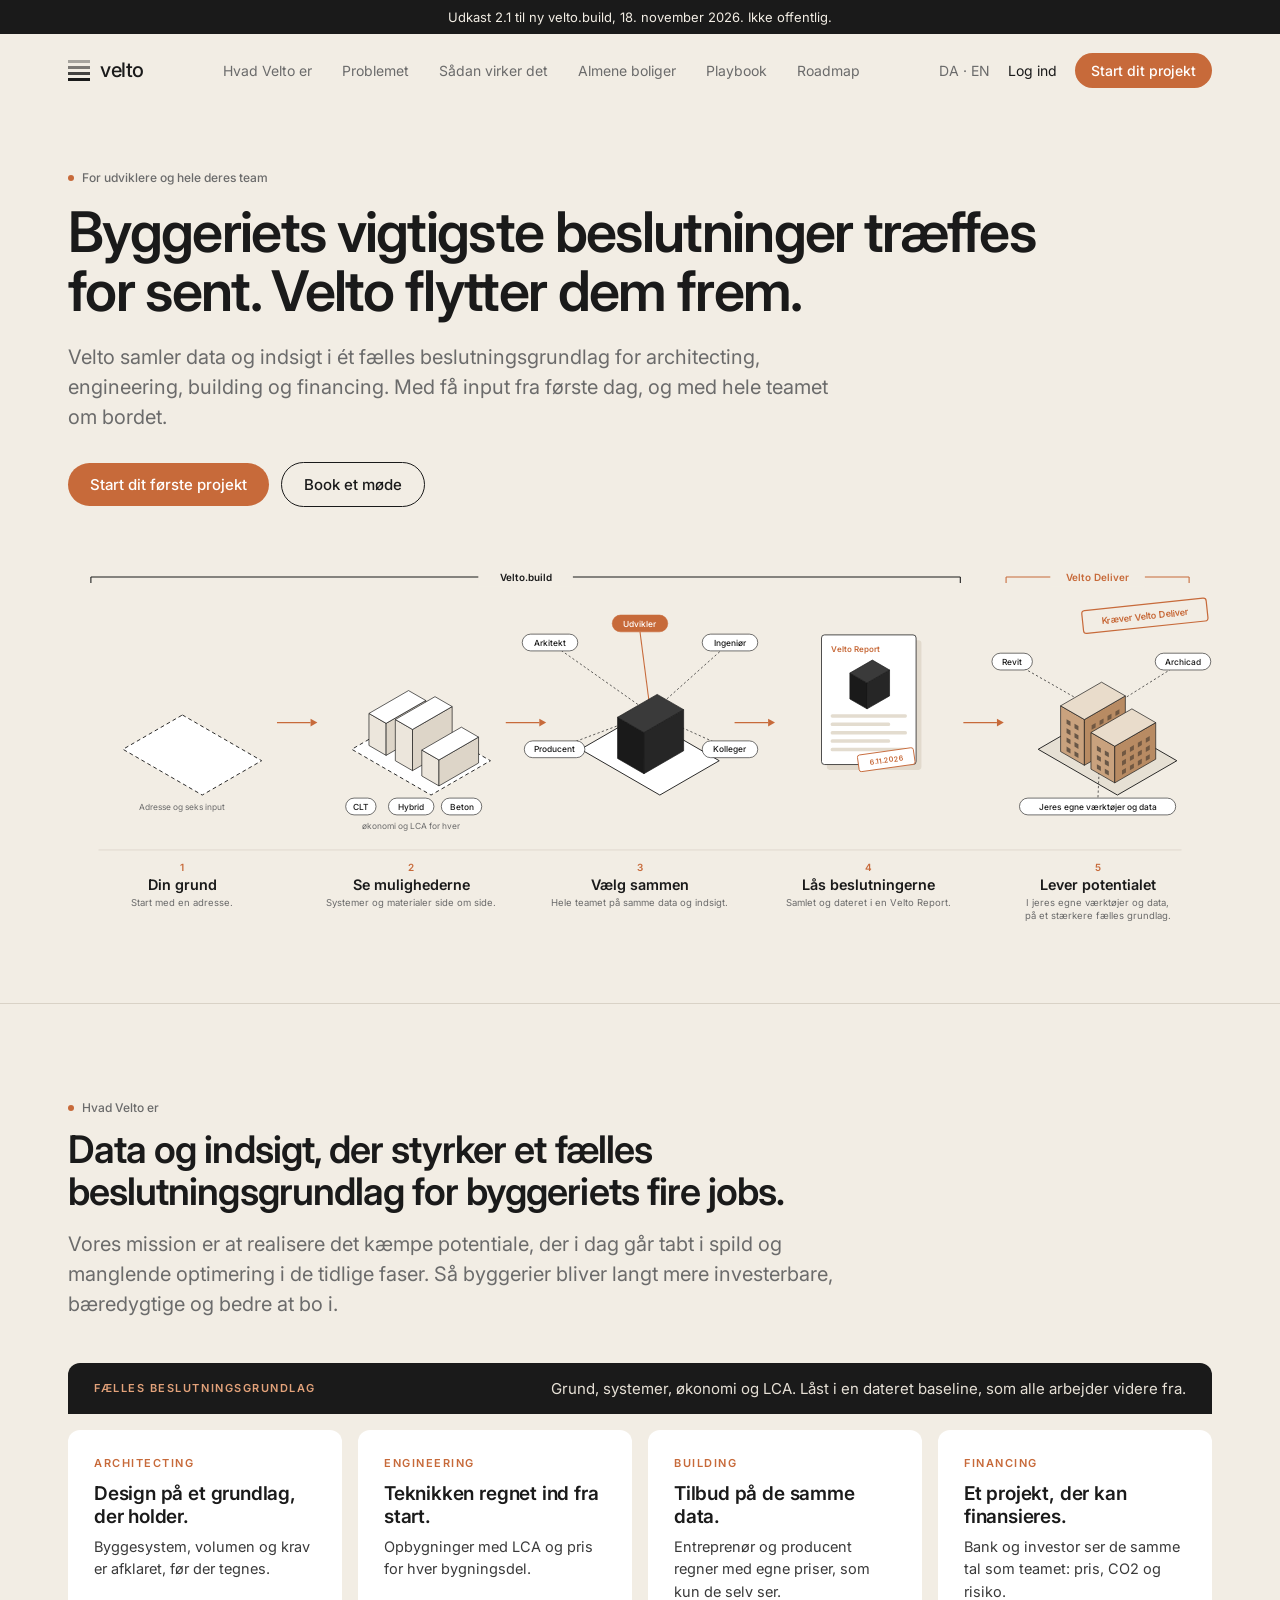
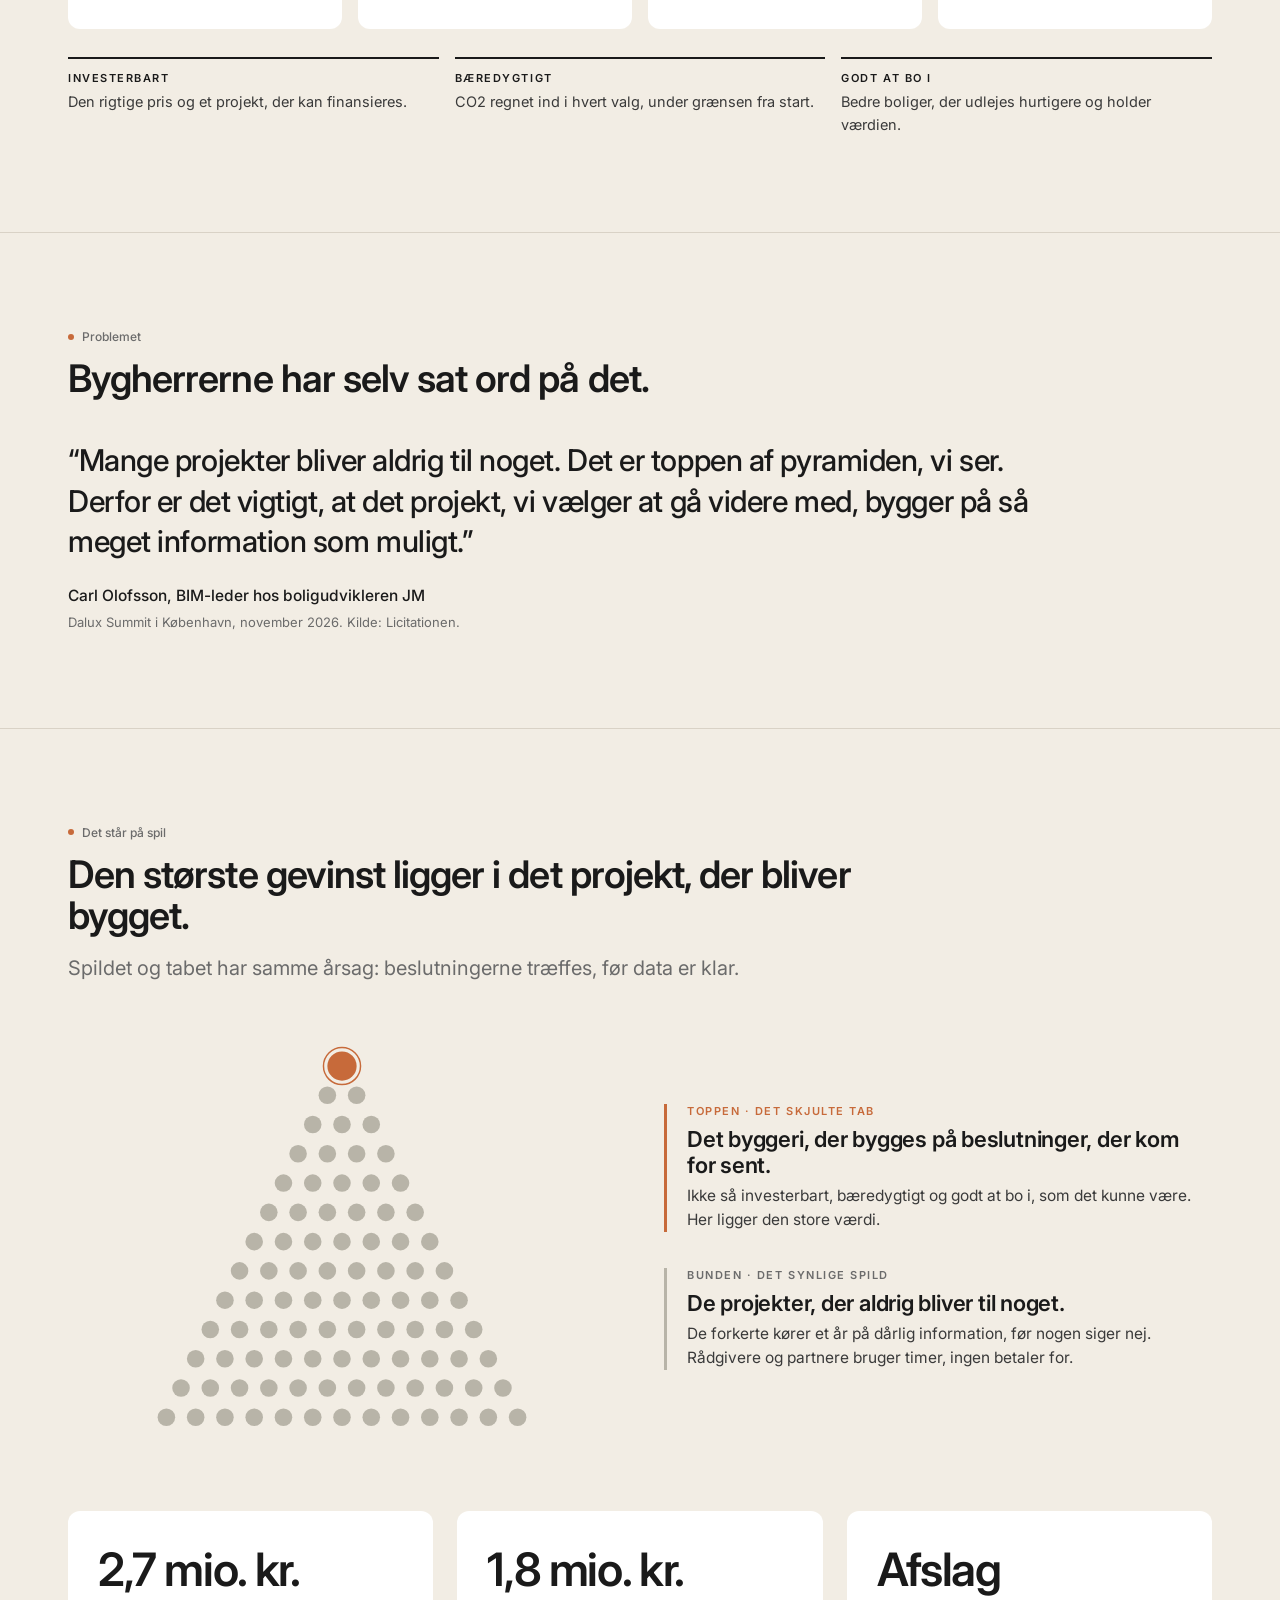
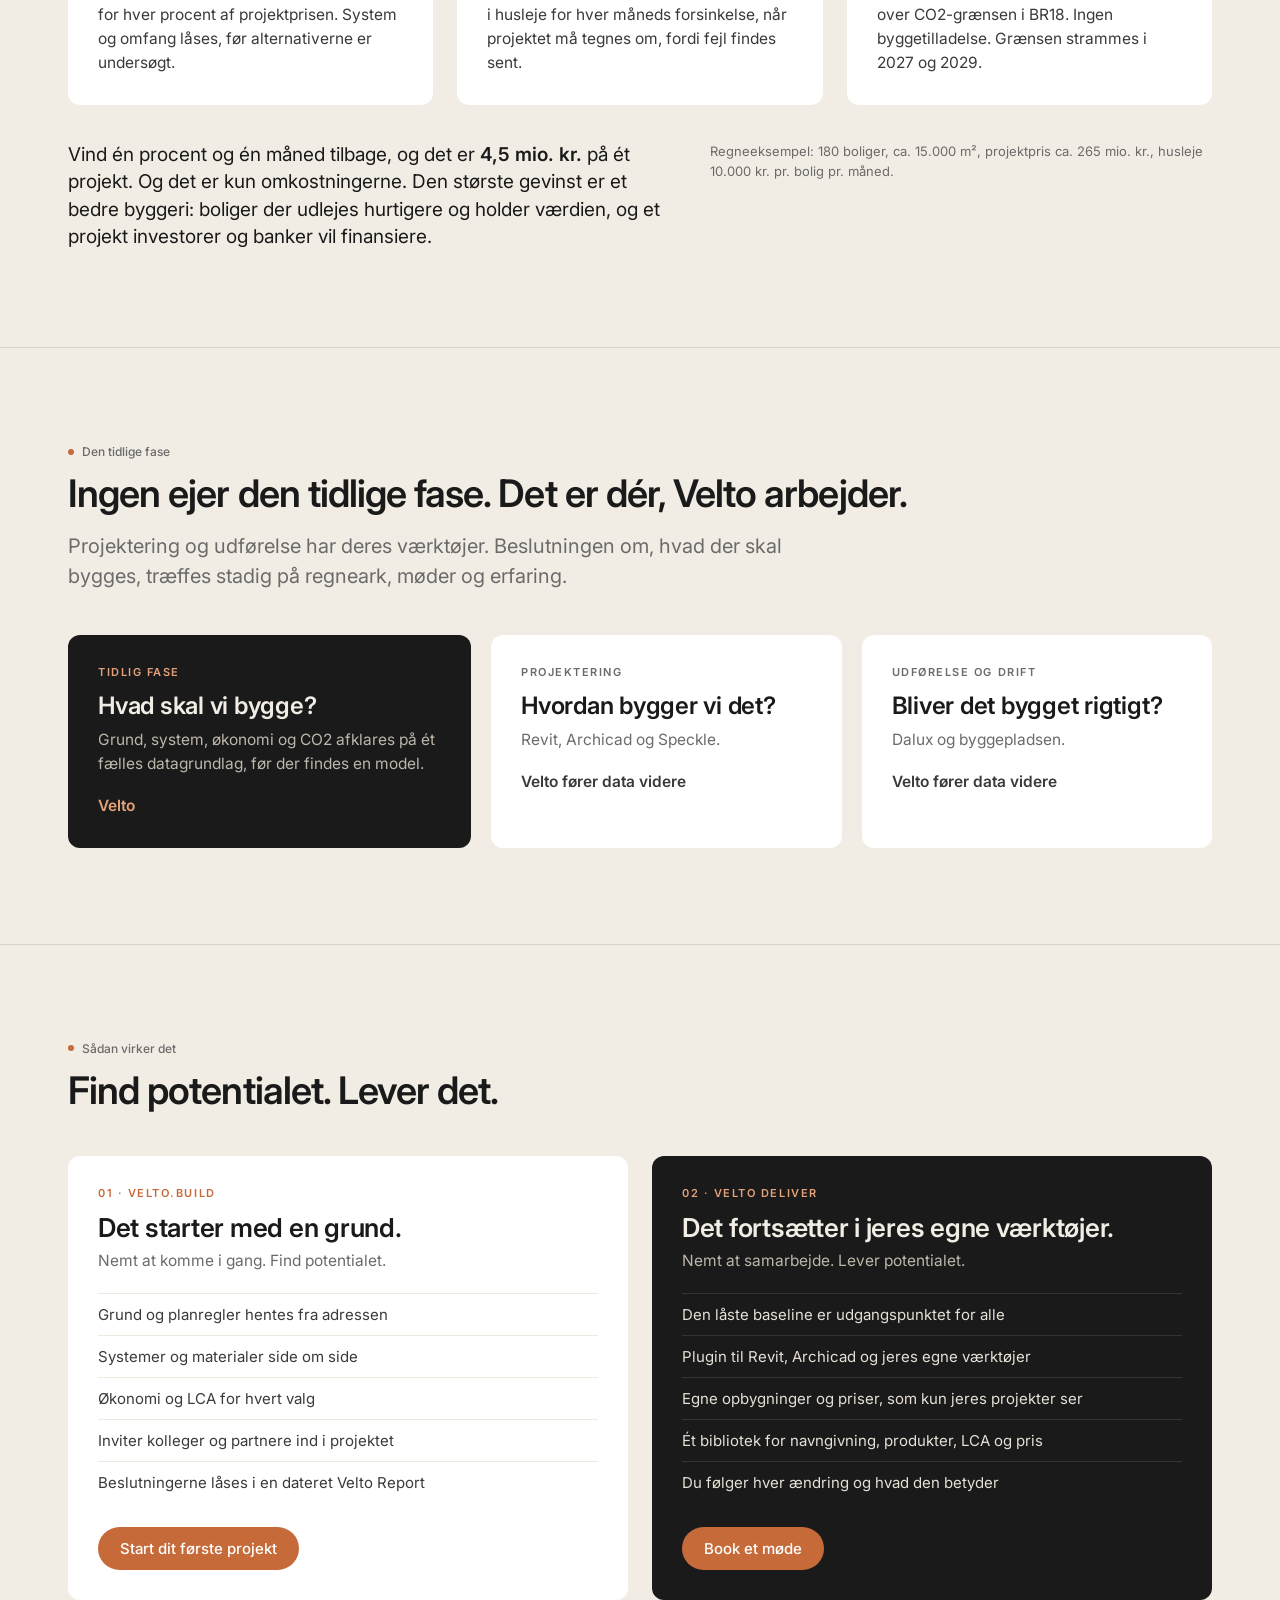
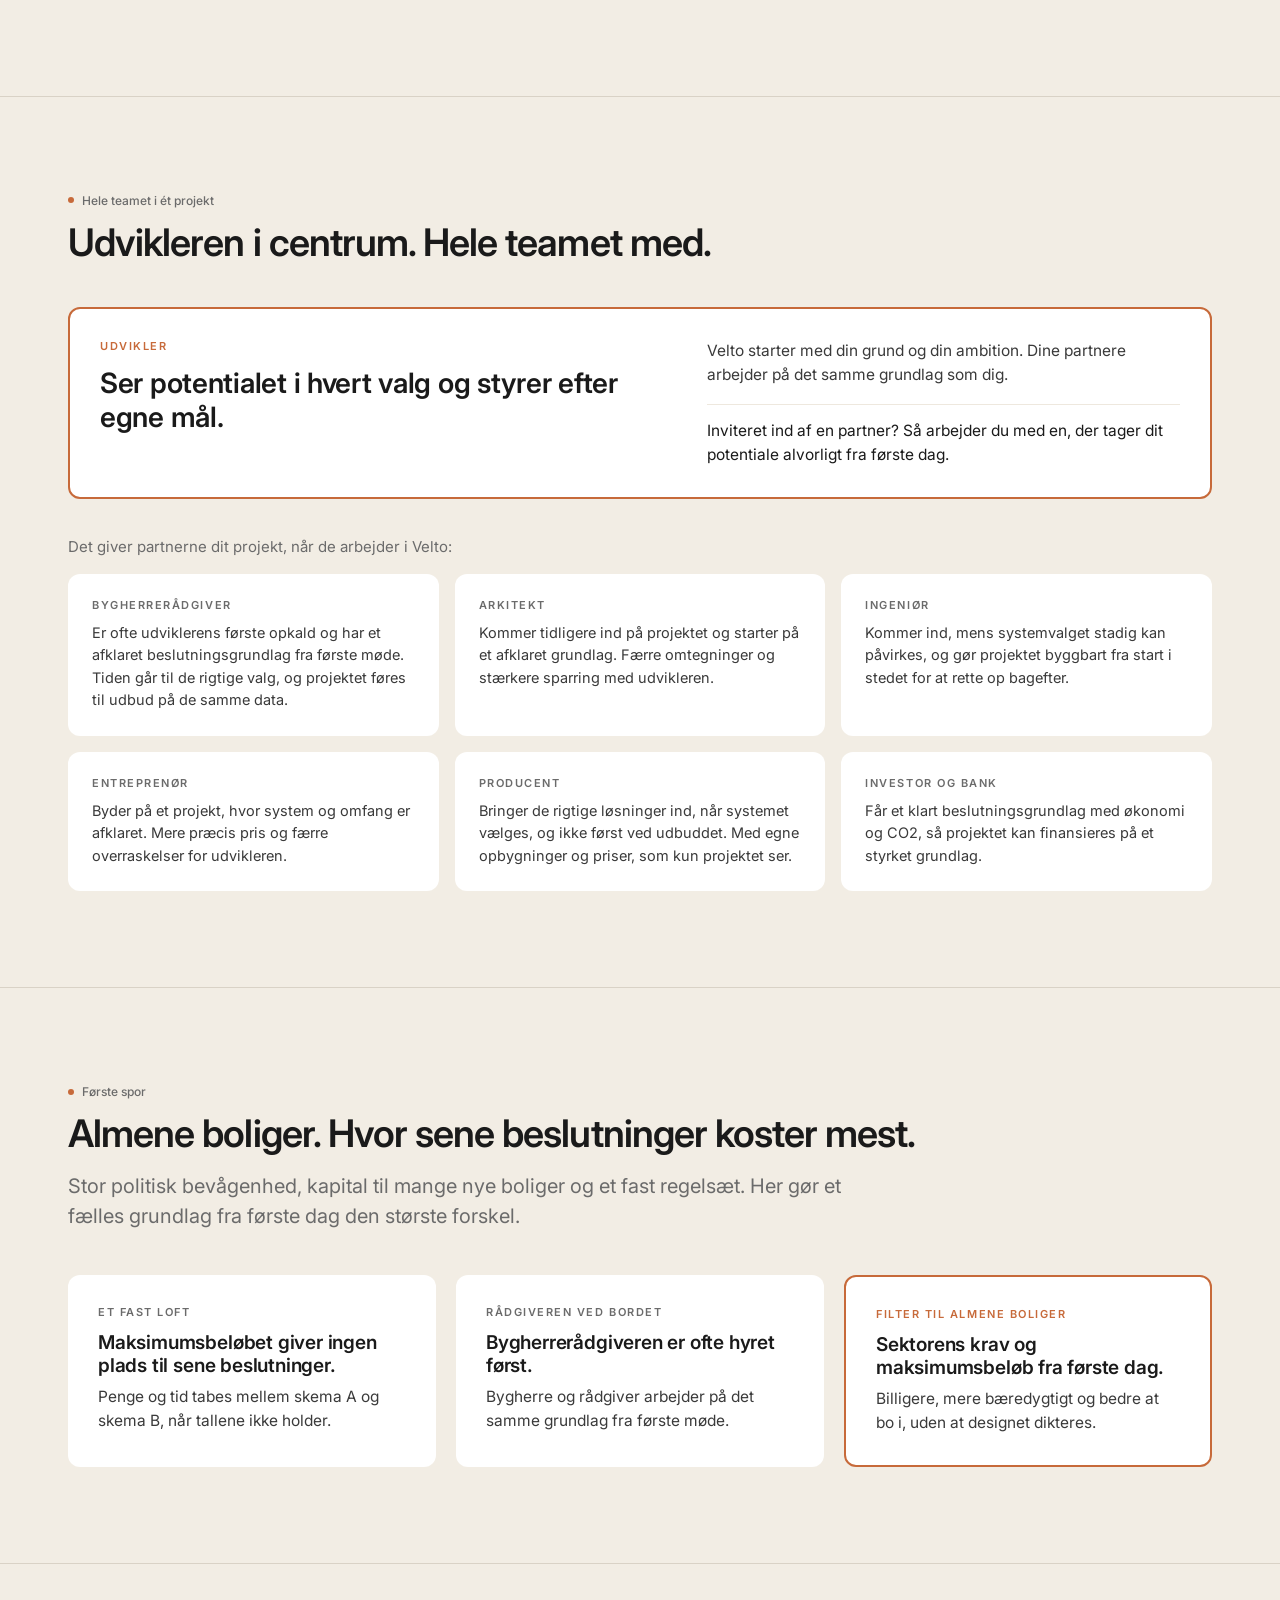
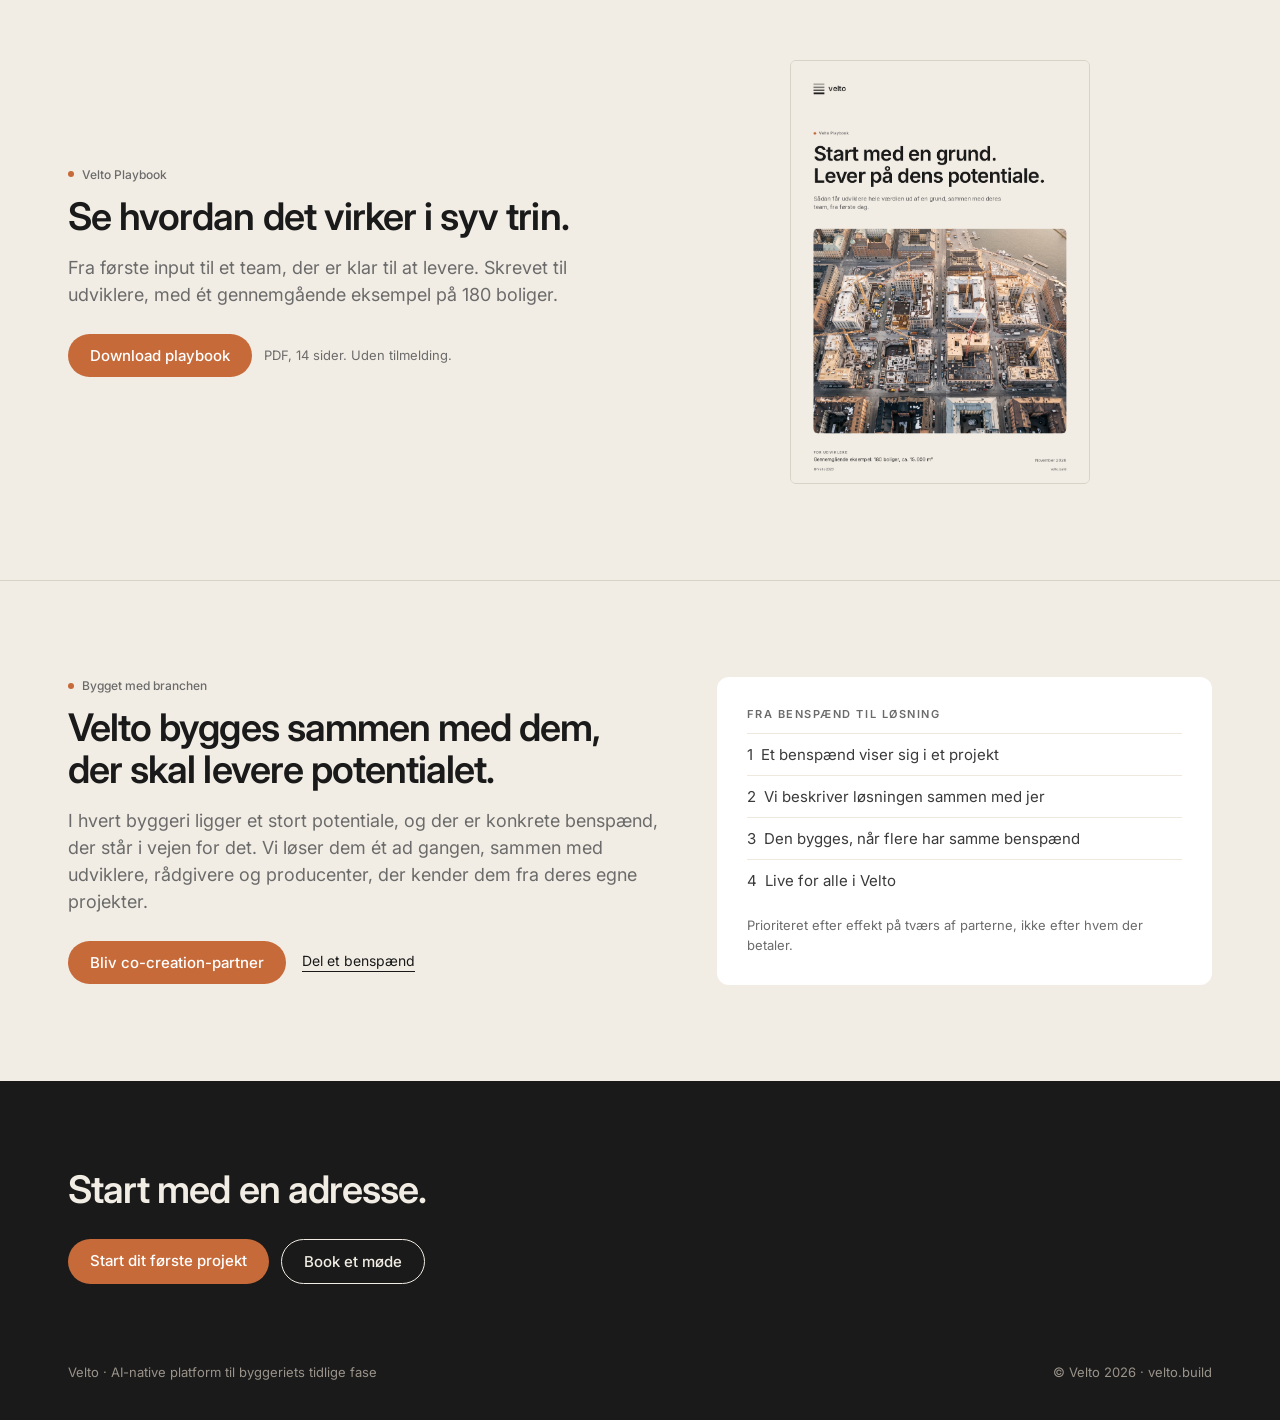
==== commit 5b15cd19: "Own tools and own data, consistently: five-step graphic (desktop + mobile), Deliver card, playbook D" ====
--- a/v2/index.html
+++ b/v2/index.html
@@ -46,7 +46,7 @@
 <h1 style="margin-top:18px">Byggeriets vigtigste beslutninger træffes for sent. Velto flytter dem frem.</h1>
 <p class="lead" style="margin-top:20px">Velto samler data og indsigt i ét fælles beslutningsgrundlag for architecting, engineering, building og financing. Med få input fra første dag, og med hele teamet om bordet.</p>
 <div style="display:flex;gap:12px;margin-top:30px;align-items:center"><a class="btn" href="https://app.velto.build/signup">Start dit første projekt</a><a class="btn o" href="mailto:filip@velto.build?subject=M%C3%B8de%20om%20Velto">Book et møde</a></div>
-<div class="model-desk" style="margin-top:44px"><svg xmlns="http://www.w3.org/2000/svg" viewBox="0 0 1500 520" width="100%"><rect width="100%" fill="#F2EDE4"/><line x1="30" y1="34" x2="1170" y2="34" stroke="#1A1A1A" stroke-width="1.4"/><line x1="30" y1="34" x2="30" y2="42" stroke="#1A1A1A" stroke-width="1.4"/><line x1="1170" y1="34" x2="1170" y2="42" stroke="#1A1A1A" stroke-width="1.4"/><rect x="538.0" y="22" width="124" height="24" fill="#F2EDE4"/><text x="600.0" y="39" text-anchor="middle" font-family="Inter" font-size="13" font-weight="600" fill="#1A1A1A">Velto.build</text><line x1="1230" y1="34" x2="1470" y2="34" stroke="#C76A3A" stroke-width="1.4"/><line x1="1230" y1="34" x2="1230" y2="42" stroke="#C76A3A" stroke-width="1.4"/><line x1="1470" y1="34" x2="1470" y2="42" stroke="#C76A3A" stroke-width="1.4"/><rect x="1288.0" y="22" width="124" height="24" fill="#F2EDE4"/><text x="1350.0" y="39" text-anchor="middle" font-family="Inter" font-size="13" font-weight="600" fill="#C76A3A">Velto Deliver</text><polygon points="150.0,215.0 253.9,275.0 176.0,320.0 72.1,260.0" fill="#FFFFFF" stroke="#1A1A1A" stroke-width="1.2" stroke-dasharray="5 4"/><text x="150" y="340" text-anchor="middle" font-family="Inter" font-size="11" fill="#6B6B6B">Adresse og seks input</text><polygon points="450.0,215.0 553.9,275.0 476.0,320.0 372.1,260.0" fill="#FFFFFF" stroke="#1A1A1A" stroke-width="1.2" stroke-dasharray="5 4"/><polygon points="394.6,255.0 417.1,268.0 417.1,226.0 394.6,213.0" fill="#ECE6DC" stroke="#1A1A1A" stroke-width="0.9" stroke-linejoin="round"/><polygon points="469.1,238.0 417.1,268.0 417.1,226.0 469.1,196.0" fill="#DDD5C8" stroke="#1A1A1A" stroke-width="0.9" stroke-linejoin="round"/><polygon points="446.5,183.0 469.1,196.0 417.1,226.0 394.6,213.0" fill="#FFFFFF" stroke="#1A1A1A" stroke-width="0.9" stroke-linejoin="round"/><polygon points="429.2,275.0 451.7,288.0 451.7,234.0 429.2,221.0" fill="#ECE6DC" stroke="#1A1A1A" stroke-width="0.9" stroke-linejoin="round"/><polygon points="503.7,258.0 451.7,288.0 451.7,234.0 503.7,204.0" fill="#DDD5C8" stroke="#1A1A1A" stroke-width="0.9" stroke-linejoin="round"/><polygon points="481.2,191.0 503.7,204.0 451.7,234.0 429.2,221.0" fill="#FFFFFF" stroke="#1A1A1A" stroke-width="0.9" stroke-linejoin="round"/><polygon points="463.9,295.0 486.4,308.0 486.4,274.0 463.9,261.0" fill="#ECE6DC" stroke="#1A1A1A" stroke-width="0.9" stroke-linejoin="round"/><polygon points="538.3,278.0 486.4,308.0 486.4,274.0 538.3,244.0" fill="#DDD5C8" stroke="#1A1A1A" stroke-width="0.9" stroke-linejoin="round"/><polygon points="515.8,231.0 538.3,244.0 486.4,274.0 463.9,261.0" fill="#FFFFFF" stroke="#1A1A1A" stroke-width="0.9" stroke-linejoin="round"/><rect x="364.1" y="324" width="39.8" height="22" rx="11" fill="#FFFFFF" stroke="#1A1A1A" stroke-width="0.8"/><text x="384" y="339" text-anchor="middle" font-family="Inter" font-size="11" font-weight="500" fill="#1A1A1A">CLT</text><rect x="420.2" y="324" width="59.6" height="22" rx="11" fill="#FFFFFF" stroke="#1A1A1A" stroke-width="0.8"/><text x="450" y="339" text-anchor="middle" font-family="Inter" font-size="11" font-weight="500" fill="#1A1A1A">Hybrid</text><rect x="489.5" y="324" width="53.0" height="22" rx="11" fill="#FFFFFF" stroke="#1A1A1A" stroke-width="0.8"/><text x="516" y="339" text-anchor="middle" font-family="Inter" font-size="11" font-weight="500" fill="#1A1A1A">Beton</text><text x="450" y="365" text-anchor="middle" font-family="Inter" font-size="11" fill="#6B6B6B">økonomi og LCA for hver</text><polygon points="750.0,215.0 853.9,275.0 776.0,320.0 672.1,260.0" fill="#FFFFFF" stroke="#1A1A1A" stroke-width="1.2" /><line x1="632" y1="120" x2="763.9" y2="213.0" stroke="#1A1A1A" stroke-width="0.9" stroke-dasharray="3 3"/><line x1="868" y1="120" x2="763.9" y2="213.0" stroke="#1A1A1A" stroke-width="0.9" stroke-dasharray="3 3"/><line x1="638" y1="260" x2="763.9" y2="213.0" stroke="#1A1A1A" stroke-width="0.9" stroke-dasharray="3 3"/><line x1="868" y1="260" x2="763.9" y2="213.0" stroke="#1A1A1A" stroke-width="0.9" stroke-dasharray="3 3"/><line x1="750" y1="106" x2="763.9" y2="213.0" stroke="#C76A3A" stroke-width="1.4"/><polygon points="720.6,272.0 755.2,292.0 755.2,238.0 720.6,218.0" fill="#1A1A1A" stroke="#1A1A1A" stroke-width="0.9" stroke-linejoin="round"/><polygon points="807.2,262.0 755.2,292.0 755.2,238.0 807.2,208.0" fill="#262626" stroke="#1A1A1A" stroke-width="0.9" stroke-linejoin="round"/><polygon points="772.5,188.0 807.2,208.0 755.2,238.0 720.6,218.0" fill="#3A3A3A" stroke="#1A1A1A" stroke-width="0.9" stroke-linejoin="round"/><rect x="595.6" y="109" width="72.8" height="22" rx="11" fill="#FFFFFF" stroke="#1A1A1A" stroke-width="0.8"/><text x="632" y="124" text-anchor="middle" font-family="Inter" font-size="11" font-weight="500" fill="#1A1A1A">Arkitekt</text><rect x="831.6" y="109" width="72.8" height="22" rx="11" fill="#FFFFFF" stroke="#1A1A1A" stroke-width="0.8"/><text x="868" y="124" text-anchor="middle" font-family="Inter" font-size="11" font-weight="500" fill="#1A1A1A">Ingeniør</text><rect x="598.3" y="249" width="79.4" height="22" rx="11" fill="#FFFFFF" stroke="#1A1A1A" stroke-width="0.8"/><text x="638" y="264" text-anchor="middle" font-family="Inter" font-size="11" font-weight="500" fill="#1A1A1A">Producent</text><rect x="831.6" y="249" width="72.8" height="22" rx="11" fill="#FFFFFF" stroke="#1A1A1A" stroke-width="0.8"/><text x="868" y="264" text-anchor="middle" font-family="Inter" font-size="11" font-weight="500" fill="#1A1A1A">Kolleger</text><rect x="713.6" y="84" width="72.8" height="22" rx="11" fill="#C76A3A" stroke="#C76A3A" stroke-width="0.8"/><text x="750" y="99" text-anchor="middle" font-family="Inter" font-size="11" font-weight="500" fill="#FFFFFF">Udvikler</text><rect x="995" y="117" width="124" height="170" rx="4" fill="#E2DACD"/><rect x="988" y="110" width="124" height="170" rx="4" fill="#FFFFFF" stroke="#1A1A1A" stroke-width="1"/><text x="1000" y="132" font-family="Inter" font-size="10.5" font-weight="600" fill="#C76A3A">Velto Report</text><polygon points="1025.2,194.0 1047.7,207.0 1047.7,173.0 1025.2,160.0" fill="#1A1A1A" stroke="#1A1A1A" stroke-width="0.9" stroke-linejoin="round"/><polygon points="1077.2,190.0 1047.7,207.0 1047.7,173.0 1077.2,156.0" fill="#262626" stroke="#1A1A1A" stroke-width="0.9" stroke-linejoin="round"/><polygon points="1054.7,143.0 1077.2,156.0 1047.7,173.0 1025.2,160.0" fill="#3A3A3A" stroke="#1A1A1A" stroke-width="0.9" stroke-linejoin="round"/><rect x="1000" y="214" width="100" height="4.5" rx="2" fill="#E3DCCF"/><rect x="1000" y="225" width="78" height="4.5" rx="2" fill="#E3DCCF"/><rect x="1000" y="236" width="100" height="4.5" rx="2" fill="#E3DCCF"/><rect x="1000" y="247" width="78" height="4.5" rx="2" fill="#E3DCCF"/><rect x="1000" y="258" width="100" height="4.5" rx="2" fill="#E3DCCF"/><g transform="rotate(-8 1106 272)"><rect x="1036" y="258" width="74" height="22" rx="3" fill="#FFFFFF" stroke="#C76A3A" stroke-width="1.2"/><text x="1073" y="273" text-anchor="middle" font-family="Inter" font-size="9.5" font-weight="600" fill="#C76A3A">6.11.2026</text></g><polygon points="1350.0,215.0 1453.9,275.0 1376.0,320.0 1272.1,260.0" fill="#E6E0D4" stroke="#1A1A1A" stroke-width="1.2" /><line x1="1238" y1="145" x2="1355.2" y2="212.0" stroke="#1A1A1A" stroke-width="0.9" stroke-dasharray="3 3"/><line x1="1462" y1="145" x2="1355.2" y2="212.0" stroke="#1A1A1A" stroke-width="0.9" stroke-dasharray="3 3"/><line x1="1350" y1="335" x2="1355.2" y2="212.0" stroke="#1A1A1A" stroke-width="0.9" stroke-dasharray="3 3"/><polygon points="1301.5,263.0 1332.7,281.0 1332.7,221.0 1301.5,203.0" fill="#C9A27E" stroke="#1A1A1A" stroke-width="0.9" stroke-linejoin="round"/><polygon points="1386.4,250.0 1332.7,281.0 1332.7,221.0 1386.4,190.0" fill="#B88B63" stroke="#1A1A1A" stroke-width="0.9" stroke-linejoin="round"/><polygon points="1355.2,172.0 1386.4,190.0 1332.7,221.0 1301.5,203.0" fill="#E9DCCB" stroke="#1A1A1A" stroke-width="0.9" stroke-linejoin="round"/><polygon points="1309.3,262.5 1314.5,265.5 1314.5,259.5 1309.3,256.5" fill="#1A1A1A" opacity=".55"/><polygon points="1319.7,268.5 1324.9,271.5 1324.9,265.5 1319.7,262.5" fill="#1A1A1A" opacity=".55"/><polygon points="1378.6,249.5 1373.4,252.5 1373.4,246.5 1378.6,243.5" fill="#1A1A1A" opacity=".45"/><polygon points="1368.2,255.5 1363.0,258.5 1363.0,252.5 1368.2,249.5" fill="#1A1A1A" opacity=".45"/><polygon points="1357.8,261.5 1352.6,264.5 1352.6,258.5 1357.8,255.5" fill="#1A1A1A" opacity=".45"/><polygon points="1347.4,267.5 1342.2,270.5 1342.2,264.5 1347.4,261.5" fill="#1A1A1A" opacity=".45"/><polygon points="1309.3,250.5 1314.5,253.5 1314.5,247.5 1309.3,244.5" fill="#1A1A1A" opacity=".55"/><polygon points="1319.7,256.5 1324.9,259.5 1324.9,253.5 1319.7,250.5" fill="#1A1A1A" opacity=".55"/><polygon points="1378.6,237.5 1373.4,240.5 1373.4,234.5 1378.6,231.5" fill="#1A1A1A" opacity=".45"/><polygon points="1368.2,243.5 1363.0,246.5 1363.0,240.5 1368.2,237.5" fill="#1A1A1A" opacity=".45"/><polygon points="1357.8,249.5 1352.6,252.5 1352.6,246.5 1357.8,243.5" fill="#1A1A1A" opacity=".45"/><polygon points="1347.4,255.5 1342.2,258.5 1342.2,252.5 1347.4,249.5" fill="#1A1A1A" opacity=".45"/><polygon points="1309.3,238.5 1314.5,241.5 1314.5,235.5 1309.3,232.5" fill="#1A1A1A" opacity=".55"/><polygon points="1319.7,244.5 1324.9,247.5 1324.9,241.5 1319.7,238.5" fill="#1A1A1A" opacity=".55"/><polygon points="1378.6,225.5 1373.4,228.5 1373.4,222.5 1378.6,219.5" fill="#1A1A1A" opacity=".45"/><polygon points="1368.2,231.5 1363.0,234.5 1363.0,228.5 1368.2,225.5" fill="#1A1A1A" opacity=".45"/><polygon points="1357.8,237.5 1352.6,240.5 1352.6,234.5 1357.8,231.5" fill="#1A1A1A" opacity=".45"/><polygon points="1347.4,243.5 1342.2,246.5 1342.2,240.5 1347.4,237.5" fill="#1A1A1A" opacity=".45"/><polygon points="1309.3,226.5 1314.5,229.5 1314.5,223.5 1309.3,220.5" fill="#1A1A1A" opacity=".55"/><polygon points="1319.7,232.5 1324.9,235.5 1324.9,229.5 1319.7,226.5" fill="#1A1A1A" opacity=".55"/><polygon points="1378.6,213.5 1373.4,216.5 1373.4,210.5 1378.6,207.5" fill="#1A1A1A" opacity=".45"/><polygon points="1368.2,219.5 1363.0,222.5 1363.0,216.5 1368.2,213.5" fill="#1A1A1A" opacity=".45"/><polygon points="1357.8,225.5 1352.6,228.5 1352.6,222.5 1357.8,219.5" fill="#1A1A1A" opacity=".45"/><polygon points="1347.4,231.5 1342.2,234.5 1342.2,228.5 1347.4,225.5" fill="#1A1A1A" opacity=".45"/><polygon points="1341.3,286.0 1372.5,304.0 1372.5,256.0 1341.3,238.0" fill="#C9A27E" stroke="#1A1A1A" stroke-width="0.9" stroke-linejoin="round"/><polygon points="1426.2,273.0 1372.5,304.0 1372.5,256.0 1426.2,225.0" fill="#B88B63" stroke="#1A1A1A" stroke-width="0.9" stroke-linejoin="round"/><polygon points="1395.0,207.0 1426.2,225.0 1372.5,256.0 1341.3,238.0" fill="#E9DCCB" stroke="#1A1A1A" stroke-width="0.9" stroke-linejoin="round"/><polygon points="1349.1,285.5 1354.3,288.5 1354.3,282.5 1349.1,279.5" fill="#1A1A1A" opacity=".55"/><polygon points="1359.5,291.5 1364.7,294.5 1364.7,288.5 1359.5,285.5" fill="#1A1A1A" opacity=".55"/><polygon points="1418.4,272.5 1413.2,275.5 1413.2,269.5 1418.4,266.5" fill="#1A1A1A" opacity=".45"/><polygon points="1408.0,278.5 1402.8,281.5 1402.8,275.5 1408.0,272.5" fill="#1A1A1A" opacity=".45"/><polygon points="1397.6,284.5 1392.4,287.5 1392.4,281.5 1397.6,278.5" fill="#1A1A1A" opacity=".45"/><polygon points="1387.2,290.5 1382.0,293.5 1382.0,287.5 1387.2,284.5" fill="#1A1A1A" opacity=".45"/><polygon points="1349.1,273.5 1354.3,276.5 1354.3,270.5 1349.1,267.5" fill="#1A1A1A" opacity=".55"/><polygon points="1359.5,279.5 1364.7,282.5 1364.7,276.5 1359.5,273.5" fill="#1A1A1A" opacity=".55"/><polygon points="1418.4,260.5 1413.2,263.5 1413.2,257.5 1418.4,254.5" fill="#1A1A1A" opacity=".45"/><polygon points="1408.0,266.5 1402.8,269.5 1402.8,263.5 1408.0,260.5" fill="#1A1A1A" opacity=".45"/><polygon points="1397.6,272.5 1392.4,275.5 1392.4,269.5 1397.6,266.5" fill="#1A1A1A" opacity=".45"/><polygon points="1387.2,278.5 1382.0,281.5 1382.0,275.5 1387.2,272.5" fill="#1A1A1A" opacity=".45"/><polygon points="1349.1,261.5 1354.3,264.5 1354.3,258.5 1349.1,255.5" fill="#1A1A1A" opacity=".55"/><polygon points="1359.5,267.5 1364.7,270.5 1364.7,264.5 1359.5,261.5" fill="#1A1A1A" opacity=".55"/><polygon points="1418.4,248.5 1413.2,251.5 1413.2,245.5 1418.4,242.5" fill="#1A1A1A" opacity=".45"/><polygon points="1408.0,254.5 1402.8,257.5 1402.8,251.5 1408.0,248.5" fill="#1A1A1A" opacity=".45"/><polygon points="1397.6,260.5 1392.4,263.5 1392.4,257.5 1397.6,254.5" fill="#1A1A1A" opacity=".45"/><polygon points="1387.2,266.5 1382.0,269.5 1382.0,263.5 1387.2,260.5" fill="#1A1A1A" opacity=".45"/><rect x="1211.5" y="134" width="53.0" height="22" rx="11" fill="#FFFFFF" stroke="#1A1A1A" stroke-width="0.8"/><text x="1238" y="149" text-anchor="middle" font-family="Inter" font-size="11" font-weight="500" fill="#1A1A1A">Revit</text><rect x="1425.6" y="134" width="72.8" height="22" rx="11" fill="#FFFFFF" stroke="#1A1A1A" stroke-width="0.8"/><text x="1462" y="149" text-anchor="middle" font-family="Inter" font-size="11" font-weight="500" fill="#1A1A1A">Archicad</text><rect x="1274.0" y="324" width="152.0" height="22" rx="11" fill="#FFFFFF" stroke="#1A1A1A" stroke-width="0.8"/><text x="1350" y="339" text-anchor="middle" font-family="Inter" font-size="11" font-weight="500" fill="#1A1A1A">Jeres egne værktøjer</text><g transform="rotate(-6 1412 85)"><rect x="1330" y="70" width="164" height="30" rx="4" fill="#F2EDE4" stroke="#C76A3A" stroke-width="1.6"/><text x="1412" y="90" text-anchor="middle" font-family="Inter" font-size="12" font-weight="600" fill="#C76A3A">Kræver Velto Deliver</text></g><line x1="274" y1="225" x2="318" y2="225" stroke="#C76A3A" stroke-width="1.6"/><polygon points="318,220 327,225 318,230" fill="#C76A3A"/><line x1="574" y1="225" x2="618" y2="225" stroke="#C76A3A" stroke-width="1.6"/><polygon points="618,220 627,225 618,230" fill="#C76A3A"/><line x1="874" y1="225" x2="918" y2="225" stroke="#C76A3A" stroke-width="1.6"/><polygon points="918,220 927,225 918,230" fill="#C76A3A"/><line x1="1174" y1="225" x2="1218" y2="225" stroke="#C76A3A" stroke-width="1.6"/><polygon points="1218,220 1227,225 1218,230" fill="#C76A3A"/><line x1="40" y1="392" x2="1460" y2="392" stroke="#D9D2C6" stroke-width="1"/><text x="150" y="420" text-anchor="middle" font-family="Inter" font-size="13" font-weight="600" fill="#C76A3A">1</text><text x="150" y="444" text-anchor="middle" font-family="Inter" font-size="19" font-weight="600" fill="#1A1A1A">Din grund</text><text x="150" y="466" text-anchor="middle" font-family="Inter" font-size="12.5" fill="#6B6B6B">Start med en adresse.</text><text x="450" y="420" text-anchor="middle" font-family="Inter" font-size="13" font-weight="600" fill="#C76A3A">2</text><text x="450" y="444" text-anchor="middle" font-family="Inter" font-size="19" font-weight="600" fill="#1A1A1A">Se mulighederne</text><text x="450" y="466" text-anchor="middle" font-family="Inter" font-size="12.5" fill="#6B6B6B">Systemer og materialer side om side.</text><text x="750" y="420" text-anchor="middle" font-family="Inter" font-size="13" font-weight="600" fill="#C76A3A">3</text><text x="750" y="444" text-anchor="middle" font-family="Inter" font-size="19" font-weight="600" fill="#1A1A1A">Vælg sammen</text><text x="750" y="466" text-anchor="middle" font-family="Inter" font-size="12.5" fill="#6B6B6B">Hele teamet på samme data og indsigt.</text><text x="1050" y="420" text-anchor="middle" font-family="Inter" font-size="13" font-weight="600" fill="#C76A3A">4</text><text x="1050" y="444" text-anchor="middle" font-family="Inter" font-size="19" font-weight="600" fill="#1A1A1A">Lås beslutningerne</text><text x="1050" y="466" text-anchor="middle" font-family="Inter" font-size="12.5" fill="#6B6B6B">Samlet og dateret i en Velto Report.</text><text x="1350" y="420" text-anchor="middle" font-family="Inter" font-size="13" font-weight="600" fill="#C76A3A">5</text><text x="1350" y="444" text-anchor="middle" font-family="Inter" font-size="19" font-weight="600" fill="#1A1A1A">Lever potentialet</text><text x="1350" y="466" text-anchor="middle" font-family="Inter" font-size="12.5" fill="#6B6B6B">I de systemer I plejer,</text><text x="1350" y="483" text-anchor="middle" font-family="Inter" font-size="12.5" fill="#6B6B6B">på et stærkere fælles grundlag.</text></svg></div><div style="margin-top:28px"><div class="model-mob"><div class="caps" style="border-top:2px solid #1A1A1A;padding-top:8px">Velto.build</div><div style="padding:18px 0 26px;text-align:center"><svg style="width:100%;max-width:360px;height:auto;display:block;margin:0 auto" xmlns="http://www.w3.org/2000/svg" viewBox="-25 155 350 200"><polygon points="150.0,215.0 253.9,275.0 176.0,320.0 72.1,260.0" fill="#FFFFFF" stroke="#1A1A1A" stroke-width="1.2" stroke-dasharray="5 4"/><text x="150" y="340" text-anchor="middle" font-family="Inter" font-size="11" fill="#6B6B6B">Adresse og seks input</text></svg><div style="font-size:13px;font-weight:600;color:#C76A3A;margin-top:6px">1</div><h3 style="font-size:21px">Din grund</h3><p style="color:#6B6B6B;font-size:15px">Start med en adresse.</p></div><div style="padding:18px 0 26px;text-align:center"><svg style="width:100%;max-width:360px;height:auto;display:block;margin:0 auto" xmlns="http://www.w3.org/2000/svg" viewBox="275 145 350 230"><polygon points="450.0,215.0 553.9,275.0 476.0,320.0 372.1,260.0" fill="#FFFFFF" stroke="#1A1A1A" stroke-width="1.2" stroke-dasharray="5 4"/><polygon points="394.6,255.0 417.1,268.0 417.1,226.0 394.6,213.0" fill="#ECE6DC" stroke="#1A1A1A" stroke-width="0.9" stroke-linejoin="round"/><polygon points="469.1,238.0 417.1,268.0 417.1,226.0 469.1,196.0" fill="#DDD5C8" stroke="#1A1A1A" stroke-width="0.9" stroke-linejoin="round"/><polygon points="446.5,183.0 469.1,196.0 417.1,226.0 394.6,213.0" fill="#FFFFFF" stroke="#1A1A1A" stroke-width="0.9" stroke-linejoin="round"/><polygon points="429.2,275.0 451.7,288.0 451.7,234.0 429.2,221.0" fill="#ECE6DC" stroke="#1A1A1A" stroke-width="0.9" stroke-linejoin="round"/><polygon points="503.7,258.0 451.7,288.0 451.7,234.0 503.7,204.0" fill="#DDD5C8" stroke="#1A1A1A" stroke-width="0.9" stroke-linejoin="round"/><polygon points="481.2,191.0 503.7,204.0 451.7,234.0 429.2,221.0" fill="#FFFFFF" stroke="#1A1A1A" stroke-width="0.9" stroke-linejoin="round"/><polygon points="463.9,295.0 486.4,308.0 486.4,274.0 463.9,261.0" fill="#ECE6DC" stroke="#1A1A1A" stroke-width="0.9" stroke-linejoin="round"/><polygon points="538.3,278.0 486.4,308.0 486.4,274.0 538.3,244.0" fill="#DDD5C8" stroke="#1A1A1A" stroke-width="0.9" stroke-linejoin="round"/><polygon points="515.8,231.0 538.3,244.0 486.4,274.0 463.9,261.0" fill="#FFFFFF" stroke="#1A1A1A" stroke-width="0.9" stroke-linejoin="round"/><rect x="364.1" y="324" width="39.8" height="22" rx="11" fill="#FFFFFF" stroke="#1A1A1A" stroke-width="0.8"/><text x="384" y="339" text-anchor="middle" font-family="Inter" font-size="11" font-weight="500" fill="#1A1A1A">CLT</text><rect x="420.2" y="324" width="59.6" height="22" rx="11" fill="#FFFFFF" stroke="#1A1A1A" stroke-width="0.8"/><text x="450" y="339" text-anchor="middle" font-family="Inter" font-size="11" font-weight="500" fill="#1A1A1A">Hybrid</text><rect x="489.5" y="324" width="53.0" height="22" rx="11" fill="#FFFFFF" stroke="#1A1A1A" stroke-width="0.8"/><text x="516" y="339" text-anchor="middle" font-family="Inter" font-size="11" font-weight="500" fill="#1A1A1A">Beton</text><text x="450" y="365" text-anchor="middle" font-family="Inter" font-size="11" fill="#6B6B6B">økonomi og LCA for hver</text></svg><div style="font-size:13px;font-weight:600;color:#C76A3A;margin-top:6px">2</div><h3 style="font-size:21px">Se mulighederne</h3><p style="color:#6B6B6B;font-size:15px">Systemer og materialer side om side.</p></div><div style="padding:18px 0 26px;text-align:center"><svg style="width:100%;max-width:360px;height:auto;display:block;margin:0 auto" xmlns="http://www.w3.org/2000/svg" viewBox="575 73 350 234"><polygon points="750.0,215.0 853.9,275.0 776.0,320.0 672.1,260.0" fill="#FFFFFF" stroke="#1A1A1A" stroke-width="1.2" /><line x1="632" y1="120" x2="763.9" y2="213.0" stroke="#1A1A1A" stroke-width="0.9" stroke-dasharray="3 3"/><line x1="868" y1="120" x2="763.9" y2="213.0" stroke="#1A1A1A" stroke-width="0.9" stroke-dasharray="3 3"/><line x1="638" y1="260" x2="763.9" y2="213.0" stroke="#1A1A1A" stroke-width="0.9" stroke-dasharray="3 3"/><line x1="868" y1="260" x2="763.9" y2="213.0" stroke="#1A1A1A" stroke-width="0.9" stroke-dasharray="3 3"/><line x1="750" y1="106" x2="763.9" y2="213.0" stroke="#C76A3A" stroke-width="1.4"/><polygon points="720.6,272.0 755.2,292.0 755.2,238.0 720.6,218.0" fill="#1A1A1A" stroke="#1A1A1A" stroke-width="0.9" stroke-linejoin="round"/><polygon points="807.2,262.0 755.2,292.0 755.2,238.0 807.2,208.0" fill="#262626" stroke="#1A1A1A" stroke-width="0.9" stroke-linejoin="round"/><polygon points="772.5,188.0 807.2,208.0 755.2,238.0 720.6,218.0" fill="#3A3A3A" stroke="#1A1A1A" stroke-width="0.9" stroke-linejoin="round"/><rect x="595.6" y="109" width="72.8" height="22" rx="11" fill="#FFFFFF" stroke="#1A1A1A" stroke-width="0.8"/><text x="632" y="124" text-anchor="middle" font-family="Inter" font-size="11" font-weight="500" fill="#1A1A1A">Arkitekt</text><rect x="831.6" y="109" width="72.8" height="22" rx="11" fill="#FFFFFF" stroke="#1A1A1A" stroke-width="0.8"/><text x="868" y="124" text-anchor="middle" font-family="Inter" font-size="11" font-weight="500" fill="#1A1A1A">Ingeniør</text><rect x="598.3" y="249" width="79.4" height="22" rx="11" fill="#FFFFFF" stroke="#1A1A1A" stroke-width="0.8"/><text x="638" y="264" text-anchor="middle" font-family="Inter" font-size="11" font-weight="500" fill="#1A1A1A">Producent</text><rect x="831.6" y="249" width="72.8" height="22" rx="11" fill="#FFFFFF" stroke="#1A1A1A" stroke-width="0.8"/><text x="868" y="264" text-anchor="middle" font-family="Inter" font-size="11" font-weight="500" fill="#1A1A1A">Kolleger</text><rect x="713.6" y="84" width="72.8" height="22" rx="11" fill="#C76A3A" stroke="#C76A3A" stroke-width="0.8"/><text x="750" y="99" text-anchor="middle" font-family="Inter" font-size="11" font-weight="500" fill="#FFFFFF">Udvikler</text></svg><div style="font-size:13px;font-weight:600;color:#C76A3A;margin-top:6px">3</div><h3 style="font-size:21px">Vælg sammen</h3><p style="color:#6B6B6B;font-size:15px">Hele teamet på samme data og indsigt.</p></div><div style="padding:18px 0 26px;text-align:center"><svg style="width:100%;max-width:360px;height:auto;display:block;margin:0 auto" xmlns="http://www.w3.org/2000/svg" viewBox="875 100 350 197"><rect x="995" y="117" width="124" height="170" rx="4" fill="#E2DACD"/><rect x="988" y="110" width="124" height="170" rx="4" fill="#FFFFFF" stroke="#1A1A1A" stroke-width="1"/><text x="1000" y="132" font-family="Inter" font-size="10.5" font-weight="600" fill="#C76A3A">Velto Report</text><polygon points="1025.2,194.0 1047.7,207.0 1047.7,173.0 1025.2,160.0" fill="#1A1A1A" stroke="#1A1A1A" stroke-width="0.9" stroke-linejoin="round"/><polygon points="1077.2,190.0 1047.7,207.0 1047.7,173.0 1077.2,156.0" fill="#262626" stroke="#1A1A1A" stroke-width="0.9" stroke-linejoin="round"/><polygon points="1054.7,143.0 1077.2,156.0 1047.7,173.0 1025.2,160.0" fill="#3A3A3A" stroke="#1A1A1A" stroke-width="0.9" stroke-linejoin="round"/><rect x="1000" y="214" width="100" height="4.5" rx="2" fill="#E3DCCF"/><rect x="1000" y="225" width="78" height="4.5" rx="2" fill="#E3DCCF"/><rect x="1000" y="236" width="100" height="4.5" rx="2" fill="#E3DCCF"/><rect x="1000" y="247" width="78" height="4.5" rx="2" fill="#E3DCCF"/><rect x="1000" y="258" width="100" height="4.5" rx="2" fill="#E3DCCF"/><g transform="rotate(-8 1106 272)"><rect x="1036" y="258" width="74" height="22" rx="3" fill="#FFFFFF" stroke="#C76A3A" stroke-width="1.2"/><text x="1073" y="273" text-anchor="middle" font-family="Inter" font-size="9.5" font-weight="600" fill="#C76A3A">6.11.2026</text></g></svg><div style="font-size:13px;font-weight:600;color:#C76A3A;margin-top:6px">4</div><h3 style="font-size:21px">Lås beslutningerne</h3><p style="color:#6B6B6B;font-size:15px">Samlet og dateret i en Velto Report.</p></div><div class="caps" style="border-top:2px solid #C76A3A;padding-top:8px;color:#C76A3A">Velto Deliver</div><div style="padding:18px 0 26px;text-align:center"><svg style="width:100%;max-width:360px;height:auto;display:block;margin:0 auto" xmlns="http://www.w3.org/2000/svg" viewBox="1175 63 350 290"><polygon points="1350.0,215.0 1453.9,275.0 1376.0,320.0 1272.1,260.0" fill="#E6E0D4" stroke="#1A1A1A" stroke-width="1.2" /><line x1="1238" y1="145" x2="1355.2" y2="212.0" stroke="#1A1A1A" stroke-width="0.9" stroke-dasharray="3 3"/><line x1="1462" y1="145" x2="1355.2" y2="212.0" stroke="#1A1A1A" stroke-width="0.9" stroke-dasharray="3 3"/><line x1="1350" y1="335" x2="1355.2" y2="212.0" stroke="#1A1A1A" stroke-width="0.9" stroke-dasharray="3 3"/><polygon points="1301.5,263.0 1332.7,281.0 1332.7,221.0 1301.5,203.0" fill="#C9A27E" stroke="#1A1A1A" stroke-width="0.9" stroke-linejoin="round"/><polygon points="1386.4,250.0 1332.7,281.0 1332.7,221.0 1386.4,190.0" fill="#B88B63" stroke="#1A1A1A" stroke-width="0.9" stroke-linejoin="round"/><polygon points="1355.2,172.0 1386.4,190.0 1332.7,221.0 1301.5,203.0" fill="#E9DCCB" stroke="#1A1A1A" stroke-width="0.9" stroke-linejoin="round"/><polygon points="1309.3,262.5 1314.5,265.5 1314.5,259.5 1309.3,256.5" fill="#1A1A1A" opacity=".55"/><polygon points="1319.7,268.5 1324.9,271.5 1324.9,265.5 1319.7,262.5" fill="#1A1A1A" opacity=".55"/><polygon points="1378.6,249.5 1373.4,252.5 1373.4,246.5 1378.6,243.5" fill="#1A1A1A" opacity=".45"/><polygon points="1368.2,255.5 1363.0,258.5 1363.0,252.5 1368.2,249.5" fill="#1A1A1A" opacity=".45"/><polygon points="1357.8,261.5 1352.6,264.5 1352.6,258.5 1357.8,255.5" fill="#1A1A1A" opacity=".45"/><polygon points="1347.4,267.5 1342.2,270.5 1342.2,264.5 1347.4,261.5" fill="#1A1A1A" opacity=".45"/><polygon points="1309.3,250.5 1314.5,253.5 1314.5,247.5 1309.3,244.5" fill="#1A1A1A" opacity=".55"/><polygon points="1319.7,256.5 1324.9,259.5 1324.9,253.5 1319.7,250.5" fill="#1A1A1A" opacity=".55"/><polygon points="1378.6,237.5 1373.4,240.5 1373.4,234.5 1378.6,231.5" fill="#1A1A1A" opacity=".45"/><polygon points="1368.2,243.5 1363.0,246.5 1363.0,240.5 1368.2,237.5" fill="#1A1A1A" opacity=".45"/><polygon points="1357.8,249.5 1352.6,252.5 1352.6,246.5 1357.8,243.5" fill="#1A1A1A" opacity=".45"/><polygon points="1347.4,255.5 1342.2,258.5 1342.2,252.5 1347.4,249.5" fill="#1A1A1A" opacity=".45"/><polygon points="1309.3,238.5 1314.5,241.5 1314.5,235.5 1309.3,232.5" fill="#1A1A1A" opacity=".55"/><polygon points="1319.7,244.5 1324.9,247.5 1324.9,241.5 1319.7,238.5" fill="#1A1A1A" opacity=".55"/><polygon points="1378.6,225.5 1373.4,228.5 1373.4,222.5 1378.6,219.5" fill="#1A1A1A" opacity=".45"/><polygon points="1368.2,231.5 1363.0,234.5 1363.0,228.5 1368.2,225.5" fill="#1A1A1A" opacity=".45"/><polygon points="1357.8,237.5 1352.6,240.5 1352.6,234.5 1357.8,231.5" fill="#1A1A1A" opacity=".45"/><polygon points="1347.4,243.5 1342.2,246.5 1342.2,240.5 1347.4,237.5" fill="#1A1A1A" opacity=".45"/><polygon points="1309.3,226.5 1314.5,229.5 1314.5,223.5 1309.3,220.5" fill="#1A1A1A" opacity=".55"/><polygon points="1319.7,232.5 1324.9,235.5 1324.9,229.5 1319.7,226.5" fill="#1A1A1A" opacity=".55"/><polygon points="1378.6,213.5 1373.4,216.5 1373.4,210.5 1378.6,207.5" fill="#1A1A1A" opacity=".45"/><polygon points="1368.2,219.5 1363.0,222.5 1363.0,216.5 1368.2,213.5" fill="#1A1A1A" opacity=".45"/><polygon points="1357.8,225.5 1352.6,228.5 1352.6,222.5 1357.8,219.5" fill="#1A1A1A" opacity=".45"/><polygon points="1347.4,231.5 1342.2,234.5 1342.2,228.5 1347.4,225.5" fill="#1A1A1A" opacity=".45"/><polygon points="1341.3,286.0 1372.5,304.0 1372.5,256.0 1341.3,238.0" fill="#C9A27E" stroke="#1A1A1A" stroke-width="0.9" stroke-linejoin="round"/><polygon points="1426.2,273.0 1372.5,304.0 1372.5,256.0 1426.2,225.0" fill="#B88B63" stroke="#1A1A1A" stroke-width="0.9" stroke-linejoin="round"/><polygon points="1395.0,207.0 1426.2,225.0 1372.5,256.0 1341.3,238.0" fill="#E9DCCB" stroke="#1A1A1A" stroke-width="0.9" stroke-linejoin="round"/><polygon points="1349.1,285.5 1354.3,288.5 1354.3,282.5 1349.1,279.5" fill="#1A1A1A" opacity=".55"/><polygon points="1359.5,291.5 1364.7,294.5 1364.7,288.5 1359.5,285.5" fill="#1A1A1A" opacity=".55"/><polygon points="1418.4,272.5 1413.2,275.5 1413.2,269.5 1418.4,266.5" fill="#1A1A1A" opacity=".45"/><polygon points="1408.0,278.5 1402.8,281.5 1402.8,275.5 1408.0,272.5" fill="#1A1A1A" opacity=".45"/><polygon points="1397.6,284.5 1392.4,287.5 1392.4,281.5 1397.6,278.5" fill="#1A1A1A" opacity=".45"/><polygon points="1387.2,290.5 1382.0,293.5 1382.0,287.5 1387.2,284.5" fill="#1A1A1A" opacity=".45"/><polygon points="1349.1,273.5 1354.3,276.5 1354.3,270.5 1349.1,267.5" fill="#1A1A1A" opacity=".55"/><polygon points="1359.5,279.5 1364.7,282.5 1364.7,276.5 1359.5,273.5" fill="#1A1A1A" opacity=".55"/><polygon points="1418.4,260.5 1413.2,263.5 1413.2,257.5 1418.4,254.5" fill="#1A1A1A" opacity=".45"/><polygon points="1408.0,266.5 1402.8,269.5 1402.8,263.5 1408.0,260.5" fill="#1A1A1A" opacity=".45"/><polygon points="1397.6,272.5 1392.4,275.5 1392.4,269.5 1397.6,266.5" fill="#1A1A1A" opacity=".45"/><polygon points="1387.2,278.5 1382.0,281.5 1382.0,275.5 1387.2,272.5" fill="#1A1A1A" opacity=".45"/><polygon points="1349.1,261.5 1354.3,264.5 1354.3,258.5 1349.1,255.5" fill="#1A1A1A" opacity=".55"/><polygon points="1359.5,267.5 1364.7,270.5 1364.7,264.5 1359.5,261.5" fill="#1A1A1A" opacity=".55"/><polygon points="1418.4,248.5 1413.2,251.5 1413.2,245.5 1418.4,242.5" fill="#1A1A1A" opacity=".45"/><polygon points="1408.0,254.5 1402.8,257.5 1402.8,251.5 1408.0,248.5" fill="#1A1A1A" opacity=".45"/><polygon points="1397.6,260.5 1392.4,263.5 1392.4,257.5 1397.6,254.5" fill="#1A1A1A" opacity=".45"/><polygon points="1387.2,266.5 1382.0,269.5 1382.0,263.5 1387.2,260.5" fill="#1A1A1A" opacity=".45"/><rect x="1211.5" y="134" width="53.0" height="22" rx="11" fill="#FFFFFF" stroke="#1A1A1A" stroke-width="0.8"/><text x="1238" y="149" text-anchor="middle" font-family="Inter" font-size="11" font-weight="500" fill="#1A1A1A">Revit</text><rect x="1425.6" y="134" width="72.8" height="22" rx="11" fill="#FFFFFF" stroke="#1A1A1A" stroke-width="0.8"/><text x="1462" y="149" text-anchor="middle" font-family="Inter" font-size="11" font-weight="500" fill="#1A1A1A">Archicad</text><rect x="1274.0" y="324" width="152.0" height="22" rx="11" fill="#FFFFFF" stroke="#1A1A1A" stroke-width="0.8"/><text x="1350" y="339" text-anchor="middle" font-family="Inter" font-size="11" font-weight="500" fill="#1A1A1A">Jeres egne værktøjer</text><g transform="rotate(-6 1412 85)"><rect x="1330" y="70" width="164" height="30" rx="4" fill="#F2EDE4" stroke="#C76A3A" stroke-width="1.6"/><text x="1412" y="90" text-anchor="middle" font-family="Inter" font-size="12" font-weight="600" fill="#C76A3A">Kræver Velto Deliver</text></g></svg><div style="font-size:13px;font-weight:600;color:#C76A3A;margin-top:6px">5</div><h3 style="font-size:21px">Lever potentialet</h3><p style="color:#6B6B6B;font-size:15px">I de systemer I plejer, på et stærkere fælles grundlag.</p></div></div></div>
+<div class="model-desk" style="margin-top:44px"><svg xmlns="http://www.w3.org/2000/svg" viewBox="0 0 1500 520" width="100%"><rect width="100%" fill="#F2EDE4"/><line x1="30" y1="34" x2="1170" y2="34" stroke="#1A1A1A" stroke-width="1.4"/><line x1="30" y1="34" x2="30" y2="42" stroke="#1A1A1A" stroke-width="1.4"/><line x1="1170" y1="34" x2="1170" y2="42" stroke="#1A1A1A" stroke-width="1.4"/><rect x="538.0" y="22" width="124" height="24" fill="#F2EDE4"/><text x="600.0" y="39" text-anchor="middle" font-family="Inter" font-size="13" font-weight="600" fill="#1A1A1A">Velto.build</text><line x1="1230" y1="34" x2="1470" y2="34" stroke="#C76A3A" stroke-width="1.4"/><line x1="1230" y1="34" x2="1230" y2="42" stroke="#C76A3A" stroke-width="1.4"/><line x1="1470" y1="34" x2="1470" y2="42" stroke="#C76A3A" stroke-width="1.4"/><rect x="1288.0" y="22" width="124" height="24" fill="#F2EDE4"/><text x="1350.0" y="39" text-anchor="middle" font-family="Inter" font-size="13" font-weight="600" fill="#C76A3A">Velto Deliver</text><polygon points="150.0,215.0 253.9,275.0 176.0,320.0 72.1,260.0" fill="#FFFFFF" stroke="#1A1A1A" stroke-width="1.2" stroke-dasharray="5 4"/><text x="150" y="340" text-anchor="middle" font-family="Inter" font-size="11" fill="#6B6B6B">Adresse og seks input</text><polygon points="450.0,215.0 553.9,275.0 476.0,320.0 372.1,260.0" fill="#FFFFFF" stroke="#1A1A1A" stroke-width="1.2" stroke-dasharray="5 4"/><polygon points="394.6,255.0 417.1,268.0 417.1,226.0 394.6,213.0" fill="#ECE6DC" stroke="#1A1A1A" stroke-width="0.9" stroke-linejoin="round"/><polygon points="469.1,238.0 417.1,268.0 417.1,226.0 469.1,196.0" fill="#DDD5C8" stroke="#1A1A1A" stroke-width="0.9" stroke-linejoin="round"/><polygon points="446.5,183.0 469.1,196.0 417.1,226.0 394.6,213.0" fill="#FFFFFF" stroke="#1A1A1A" stroke-width="0.9" stroke-linejoin="round"/><polygon points="429.2,275.0 451.7,288.0 451.7,234.0 429.2,221.0" fill="#ECE6DC" stroke="#1A1A1A" stroke-width="0.9" stroke-linejoin="round"/><polygon points="503.7,258.0 451.7,288.0 451.7,234.0 503.7,204.0" fill="#DDD5C8" stroke="#1A1A1A" stroke-width="0.9" stroke-linejoin="round"/><polygon points="481.2,191.0 503.7,204.0 451.7,234.0 429.2,221.0" fill="#FFFFFF" stroke="#1A1A1A" stroke-width="0.9" stroke-linejoin="round"/><polygon points="463.9,295.0 486.4,308.0 486.4,274.0 463.9,261.0" fill="#ECE6DC" stroke="#1A1A1A" stroke-width="0.9" stroke-linejoin="round"/><polygon points="538.3,278.0 486.4,308.0 486.4,274.0 538.3,244.0" fill="#DDD5C8" stroke="#1A1A1A" stroke-width="0.9" stroke-linejoin="round"/><polygon points="515.8,231.0 538.3,244.0 486.4,274.0 463.9,261.0" fill="#FFFFFF" stroke="#1A1A1A" stroke-width="0.9" stroke-linejoin="round"/><rect x="364.1" y="324" width="39.8" height="22" rx="11" fill="#FFFFFF" stroke="#1A1A1A" stroke-width="0.8"/><text x="384" y="339" text-anchor="middle" font-family="Inter" font-size="11" font-weight="500" fill="#1A1A1A">CLT</text><rect x="420.2" y="324" width="59.6" height="22" rx="11" fill="#FFFFFF" stroke="#1A1A1A" stroke-width="0.8"/><text x="450" y="339" text-anchor="middle" font-family="Inter" font-size="11" font-weight="500" fill="#1A1A1A">Hybrid</text><rect x="489.5" y="324" width="53.0" height="22" rx="11" fill="#FFFFFF" stroke="#1A1A1A" stroke-width="0.8"/><text x="516" y="339" text-anchor="middle" font-family="Inter" font-size="11" font-weight="500" fill="#1A1A1A">Beton</text><text x="450" y="365" text-anchor="middle" font-family="Inter" font-size="11" fill="#6B6B6B">økonomi og LCA for hver</text><polygon points="750.0,215.0 853.9,275.0 776.0,320.0 672.1,260.0" fill="#FFFFFF" stroke="#1A1A1A" stroke-width="1.2" /><line x1="632" y1="120" x2="763.9" y2="213.0" stroke="#1A1A1A" stroke-width="0.9" stroke-dasharray="3 3"/><line x1="868" y1="120" x2="763.9" y2="213.0" stroke="#1A1A1A" stroke-width="0.9" stroke-dasharray="3 3"/><line x1="638" y1="260" x2="763.9" y2="213.0" stroke="#1A1A1A" stroke-width="0.9" stroke-dasharray="3 3"/><line x1="868" y1="260" x2="763.9" y2="213.0" stroke="#1A1A1A" stroke-width="0.9" stroke-dasharray="3 3"/><line x1="750" y1="106" x2="763.9" y2="213.0" stroke="#C76A3A" stroke-width="1.4"/><polygon points="720.6,272.0 755.2,292.0 755.2,238.0 720.6,218.0" fill="#1A1A1A" stroke="#1A1A1A" stroke-width="0.9" stroke-linejoin="round"/><polygon points="807.2,262.0 755.2,292.0 755.2,238.0 807.2,208.0" fill="#262626" stroke="#1A1A1A" stroke-width="0.9" stroke-linejoin="round"/><polygon points="772.5,188.0 807.2,208.0 755.2,238.0 720.6,218.0" fill="#3A3A3A" stroke="#1A1A1A" stroke-width="0.9" stroke-linejoin="round"/><rect x="595.6" y="109" width="72.8" height="22" rx="11" fill="#FFFFFF" stroke="#1A1A1A" stroke-width="0.8"/><text x="632" y="124" text-anchor="middle" font-family="Inter" font-size="11" font-weight="500" fill="#1A1A1A">Arkitekt</text><rect x="831.6" y="109" width="72.8" height="22" rx="11" fill="#FFFFFF" stroke="#1A1A1A" stroke-width="0.8"/><text x="868" y="124" text-anchor="middle" font-family="Inter" font-size="11" font-weight="500" fill="#1A1A1A">Ingeniør</text><rect x="598.3" y="249" width="79.4" height="22" rx="11" fill="#FFFFFF" stroke="#1A1A1A" stroke-width="0.8"/><text x="638" y="264" text-anchor="middle" font-family="Inter" font-size="11" font-weight="500" fill="#1A1A1A">Producent</text><rect x="831.6" y="249" width="72.8" height="22" rx="11" fill="#FFFFFF" stroke="#1A1A1A" stroke-width="0.8"/><text x="868" y="264" text-anchor="middle" font-family="Inter" font-size="11" font-weight="500" fill="#1A1A1A">Kolleger</text><rect x="713.6" y="84" width="72.8" height="22" rx="11" fill="#C76A3A" stroke="#C76A3A" stroke-width="0.8"/><text x="750" y="99" text-anchor="middle" font-family="Inter" font-size="11" font-weight="500" fill="#FFFFFF">Udvikler</text><rect x="995" y="117" width="124" height="170" rx="4" fill="#E2DACD"/><rect x="988" y="110" width="124" height="170" rx="4" fill="#FFFFFF" stroke="#1A1A1A" stroke-width="1"/><text x="1000" y="132" font-family="Inter" font-size="10.5" font-weight="600" fill="#C76A3A">Velto Report</text><polygon points="1025.2,194.0 1047.7,207.0 1047.7,173.0 1025.2,160.0" fill="#1A1A1A" stroke="#1A1A1A" stroke-width="0.9" stroke-linejoin="round"/><polygon points="1077.2,190.0 1047.7,207.0 1047.7,173.0 1077.2,156.0" fill="#262626" stroke="#1A1A1A" stroke-width="0.9" stroke-linejoin="round"/><polygon points="1054.7,143.0 1077.2,156.0 1047.7,173.0 1025.2,160.0" fill="#3A3A3A" stroke="#1A1A1A" stroke-width="0.9" stroke-linejoin="round"/><rect x="1000" y="214" width="100" height="4.5" rx="2" fill="#E3DCCF"/><rect x="1000" y="225" width="78" height="4.5" rx="2" fill="#E3DCCF"/><rect x="1000" y="236" width="100" height="4.5" rx="2" fill="#E3DCCF"/><rect x="1000" y="247" width="78" height="4.5" rx="2" fill="#E3DCCF"/><rect x="1000" y="258" width="100" height="4.5" rx="2" fill="#E3DCCF"/><g transform="rotate(-8 1106 272)"><rect x="1036" y="258" width="74" height="22" rx="3" fill="#FFFFFF" stroke="#C76A3A" stroke-width="1.2"/><text x="1073" y="273" text-anchor="middle" font-family="Inter" font-size="9.5" font-weight="600" fill="#C76A3A">6.11.2026</text></g><polygon points="1350.0,215.0 1453.9,275.0 1376.0,320.0 1272.1,260.0" fill="#E6E0D4" stroke="#1A1A1A" stroke-width="1.2" /><line x1="1238" y1="145" x2="1355.2" y2="212.0" stroke="#1A1A1A" stroke-width="0.9" stroke-dasharray="3 3"/><line x1="1462" y1="145" x2="1355.2" y2="212.0" stroke="#1A1A1A" stroke-width="0.9" stroke-dasharray="3 3"/><line x1="1350" y1="335" x2="1355.2" y2="212.0" stroke="#1A1A1A" stroke-width="0.9" stroke-dasharray="3 3"/><polygon points="1301.5,263.0 1332.7,281.0 1332.7,221.0 1301.5,203.0" fill="#C9A27E" stroke="#1A1A1A" stroke-width="0.9" stroke-linejoin="round"/><polygon points="1386.4,250.0 1332.7,281.0 1332.7,221.0 1386.4,190.0" fill="#B88B63" stroke="#1A1A1A" stroke-width="0.9" stroke-linejoin="round"/><polygon points="1355.2,172.0 1386.4,190.0 1332.7,221.0 1301.5,203.0" fill="#E9DCCB" stroke="#1A1A1A" stroke-width="0.9" stroke-linejoin="round"/><polygon points="1309.3,262.5 1314.5,265.5 1314.5,259.5 1309.3,256.5" fill="#1A1A1A" opacity=".55"/><polygon points="1319.7,268.5 1324.9,271.5 1324.9,265.5 1319.7,262.5" fill="#1A1A1A" opacity=".55"/><polygon points="1378.6,249.5 1373.4,252.5 1373.4,246.5 1378.6,243.5" fill="#1A1A1A" opacity=".45"/><polygon points="1368.2,255.5 1363.0,258.5 1363.0,252.5 1368.2,249.5" fill="#1A1A1A" opacity=".45"/><polygon points="1357.8,261.5 1352.6,264.5 1352.6,258.5 1357.8,255.5" fill="#1A1A1A" opacity=".45"/><polygon points="1347.4,267.5 1342.2,270.5 1342.2,264.5 1347.4,261.5" fill="#1A1A1A" opacity=".45"/><polygon points="1309.3,250.5 1314.5,253.5 1314.5,247.5 1309.3,244.5" fill="#1A1A1A" opacity=".55"/><polygon points="1319.7,256.5 1324.9,259.5 1324.9,253.5 1319.7,250.5" fill="#1A1A1A" opacity=".55"/><polygon points="1378.6,237.5 1373.4,240.5 1373.4,234.5 1378.6,231.5" fill="#1A1A1A" opacity=".45"/><polygon points="1368.2,243.5 1363.0,246.5 1363.0,240.5 1368.2,237.5" fill="#1A1A1A" opacity=".45"/><polygon points="1357.8,249.5 1352.6,252.5 1352.6,246.5 1357.8,243.5" fill="#1A1A1A" opacity=".45"/><polygon points="1347.4,255.5 1342.2,258.5 1342.2,252.5 1347.4,249.5" fill="#1A1A1A" opacity=".45"/><polygon points="1309.3,238.5 1314.5,241.5 1314.5,235.5 1309.3,232.5" fill="#1A1A1A" opacity=".55"/><polygon points="1319.7,244.5 1324.9,247.5 1324.9,241.5 1319.7,238.5" fill="#1A1A1A" opacity=".55"/><polygon points="1378.6,225.5 1373.4,228.5 1373.4,222.5 1378.6,219.5" fill="#1A1A1A" opacity=".45"/><polygon points="1368.2,231.5 1363.0,234.5 1363.0,228.5 1368.2,225.5" fill="#1A1A1A" opacity=".45"/><polygon points="1357.8,237.5 1352.6,240.5 1352.6,234.5 1357.8,231.5" fill="#1A1A1A" opacity=".45"/><polygon points="1347.4,243.5 1342.2,246.5 1342.2,240.5 1347.4,237.5" fill="#1A1A1A" opacity=".45"/><polygon points="1309.3,226.5 1314.5,229.5 1314.5,223.5 1309.3,220.5" fill="#1A1A1A" opacity=".55"/><polygon points="1319.7,232.5 1324.9,235.5 1324.9,229.5 1319.7,226.5" fill="#1A1A1A" opacity=".55"/><polygon points="1378.6,213.5 1373.4,216.5 1373.4,210.5 1378.6,207.5" fill="#1A1A1A" opacity=".45"/><polygon points="1368.2,219.5 1363.0,222.5 1363.0,216.5 1368.2,213.5" fill="#1A1A1A" opacity=".45"/><polygon points="1357.8,225.5 1352.6,228.5 1352.6,222.5 1357.8,219.5" fill="#1A1A1A" opacity=".45"/><polygon points="1347.4,231.5 1342.2,234.5 1342.2,228.5 1347.4,225.5" fill="#1A1A1A" opacity=".45"/><polygon points="1341.3,286.0 1372.5,304.0 1372.5,256.0 1341.3,238.0" fill="#C9A27E" stroke="#1A1A1A" stroke-width="0.9" stroke-linejoin="round"/><polygon points="1426.2,273.0 1372.5,304.0 1372.5,256.0 1426.2,225.0" fill="#B88B63" stroke="#1A1A1A" stroke-width="0.9" stroke-linejoin="round"/><polygon points="1395.0,207.0 1426.2,225.0 1372.5,256.0 1341.3,238.0" fill="#E9DCCB" stroke="#1A1A1A" stroke-width="0.9" stroke-linejoin="round"/><polygon points="1349.1,285.5 1354.3,288.5 1354.3,282.5 1349.1,279.5" fill="#1A1A1A" opacity=".55"/><polygon points="1359.5,291.5 1364.7,294.5 1364.7,288.5 1359.5,285.5" fill="#1A1A1A" opacity=".55"/><polygon points="1418.4,272.5 1413.2,275.5 1413.2,269.5 1418.4,266.5" fill="#1A1A1A" opacity=".45"/><polygon points="1408.0,278.5 1402.8,281.5 1402.8,275.5 1408.0,272.5" fill="#1A1A1A" opacity=".45"/><polygon points="1397.6,284.5 1392.4,287.5 1392.4,281.5 1397.6,278.5" fill="#1A1A1A" opacity=".45"/><polygon points="1387.2,290.5 1382.0,293.5 1382.0,287.5 1387.2,284.5" fill="#1A1A1A" opacity=".45"/><polygon points="1349.1,273.5 1354.3,276.5 1354.3,270.5 1349.1,267.5" fill="#1A1A1A" opacity=".55"/><polygon points="1359.5,279.5 1364.7,282.5 1364.7,276.5 1359.5,273.5" fill="#1A1A1A" opacity=".55"/><polygon points="1418.4,260.5 1413.2,263.5 1413.2,257.5 1418.4,254.5" fill="#1A1A1A" opacity=".45"/><polygon points="1408.0,266.5 1402.8,269.5 1402.8,263.5 1408.0,260.5" fill="#1A1A1A" opacity=".45"/><polygon points="1397.6,272.5 1392.4,275.5 1392.4,269.5 1397.6,266.5" fill="#1A1A1A" opacity=".45"/><polygon points="1387.2,278.5 1382.0,281.5 1382.0,275.5 1387.2,272.5" fill="#1A1A1A" opacity=".45"/><polygon points="1349.1,261.5 1354.3,264.5 1354.3,258.5 1349.1,255.5" fill="#1A1A1A" opacity=".55"/><polygon points="1359.5,267.5 1364.7,270.5 1364.7,264.5 1359.5,261.5" fill="#1A1A1A" opacity=".55"/><polygon points="1418.4,248.5 1413.2,251.5 1413.2,245.5 1418.4,242.5" fill="#1A1A1A" opacity=".45"/><polygon points="1408.0,254.5 1402.8,257.5 1402.8,251.5 1408.0,248.5" fill="#1A1A1A" opacity=".45"/><polygon points="1397.6,260.5 1392.4,263.5 1392.4,257.5 1397.6,254.5" fill="#1A1A1A" opacity=".45"/><polygon points="1387.2,266.5 1382.0,269.5 1382.0,263.5 1387.2,260.5" fill="#1A1A1A" opacity=".45"/><rect x="1211.5" y="134" width="53.0" height="22" rx="11" fill="#FFFFFF" stroke="#1A1A1A" stroke-width="0.8"/><text x="1238" y="149" text-anchor="middle" font-family="Inter" font-size="11" font-weight="500" fill="#1A1A1A">Revit</text><rect x="1425.6" y="134" width="72.8" height="22" rx="11" fill="#FFFFFF" stroke="#1A1A1A" stroke-width="0.8"/><text x="1462" y="149" text-anchor="middle" font-family="Inter" font-size="11" font-weight="500" fill="#1A1A1A">Archicad</text><rect x="1247.6" y="324" width="204.8" height="22" rx="11" fill="#FFFFFF" stroke="#1A1A1A" stroke-width="0.8"/><text x="1350" y="339" text-anchor="middle" font-family="Inter" font-size="11" font-weight="500" fill="#1A1A1A">Jeres egne værktøjer og data</text><g transform="rotate(-6 1412 85)"><rect x="1330" y="70" width="164" height="30" rx="4" fill="#F2EDE4" stroke="#C76A3A" stroke-width="1.6"/><text x="1412" y="90" text-anchor="middle" font-family="Inter" font-size="12" font-weight="600" fill="#C76A3A">Kræver Velto Deliver</text></g><line x1="274" y1="225" x2="318" y2="225" stroke="#C76A3A" stroke-width="1.6"/><polygon points="318,220 327,225 318,230" fill="#C76A3A"/><line x1="574" y1="225" x2="618" y2="225" stroke="#C76A3A" stroke-width="1.6"/><polygon points="618,220 627,225 618,230" fill="#C76A3A"/><line x1="874" y1="225" x2="918" y2="225" stroke="#C76A3A" stroke-width="1.6"/><polygon points="918,220 927,225 918,230" fill="#C76A3A"/><line x1="1174" y1="225" x2="1218" y2="225" stroke="#C76A3A" stroke-width="1.6"/><polygon points="1218,220 1227,225 1218,230" fill="#C76A3A"/><line x1="40" y1="392" x2="1460" y2="392" stroke="#D9D2C6" stroke-width="1"/><text x="150" y="420" text-anchor="middle" font-family="Inter" font-size="13" font-weight="600" fill="#C76A3A">1</text><text x="150" y="444" text-anchor="middle" font-family="Inter" font-size="19" font-weight="600" fill="#1A1A1A">Din grund</text><text x="150" y="466" text-anchor="middle" font-family="Inter" font-size="12.5" fill="#6B6B6B">Start med en adresse.</text><text x="450" y="420" text-anchor="middle" font-family="Inter" font-size="13" font-weight="600" fill="#C76A3A">2</text><text x="450" y="444" text-anchor="middle" font-family="Inter" font-size="19" font-weight="600" fill="#1A1A1A">Se mulighederne</text><text x="450" y="466" text-anchor="middle" font-family="Inter" font-size="12.5" fill="#6B6B6B">Systemer og materialer side om side.</text><text x="750" y="420" text-anchor="middle" font-family="Inter" font-size="13" font-weight="600" fill="#C76A3A">3</text><text x="750" y="444" text-anchor="middle" font-family="Inter" font-size="19" font-weight="600" fill="#1A1A1A">Vælg sammen</text><text x="750" y="466" text-anchor="middle" font-family="Inter" font-size="12.5" fill="#6B6B6B">Hele teamet på samme data og indsigt.</text><text x="1050" y="420" text-anchor="middle" font-family="Inter" font-size="13" font-weight="600" fill="#C76A3A">4</text><text x="1050" y="444" text-anchor="middle" font-family="Inter" font-size="19" font-weight="600" fill="#1A1A1A">Lås beslutningerne</text><text x="1050" y="466" text-anchor="middle" font-family="Inter" font-size="12.5" fill="#6B6B6B">Samlet og dateret i en Velto Report.</text><text x="1350" y="420" text-anchor="middle" font-family="Inter" font-size="13" font-weight="600" fill="#C76A3A">5</text><text x="1350" y="444" text-anchor="middle" font-family="Inter" font-size="19" font-weight="600" fill="#1A1A1A">Lever potentialet</text><text x="1350" y="466" text-anchor="middle" font-family="Inter" font-size="12.5" fill="#6B6B6B">I jeres egne værktøjer og data,</text><text x="1350" y="483" text-anchor="middle" font-family="Inter" font-size="12.5" fill="#6B6B6B">på et stærkere fælles grundlag.</text></svg></div><div style="margin-top:28px"><div class="model-mob"><div class="caps" style="border-top:2px solid #1A1A1A;padding-top:8px">Velto.build</div><div style="padding:18px 0 26px;text-align:center"><svg style="width:100%;max-width:360px;height:auto;display:block;margin:0 auto" xmlns="http://www.w3.org/2000/svg" viewBox="-25 155 350 200"><polygon points="150.0,215.0 253.9,275.0 176.0,320.0 72.1,260.0" fill="#FFFFFF" stroke="#1A1A1A" stroke-width="1.2" stroke-dasharray="5 4"/><text x="150" y="340" text-anchor="middle" font-family="Inter" font-size="11" fill="#6B6B6B">Adresse og seks input</text></svg><div style="font-size:13px;font-weight:600;color:#C76A3A;margin-top:6px">1</div><h3 style="font-size:21px">Din grund</h3><p style="color:#6B6B6B;font-size:15px">Start med en adresse.</p></div><div style="padding:18px 0 26px;text-align:center"><svg style="width:100%;max-width:360px;height:auto;display:block;margin:0 auto" xmlns="http://www.w3.org/2000/svg" viewBox="275 145 350 230"><polygon points="450.0,215.0 553.9,275.0 476.0,320.0 372.1,260.0" fill="#FFFFFF" stroke="#1A1A1A" stroke-width="1.2" stroke-dasharray="5 4"/><polygon points="394.6,255.0 417.1,268.0 417.1,226.0 394.6,213.0" fill="#ECE6DC" stroke="#1A1A1A" stroke-width="0.9" stroke-linejoin="round"/><polygon points="469.1,238.0 417.1,268.0 417.1,226.0 469.1,196.0" fill="#DDD5C8" stroke="#1A1A1A" stroke-width="0.9" stroke-linejoin="round"/><polygon points="446.5,183.0 469.1,196.0 417.1,226.0 394.6,213.0" fill="#FFFFFF" stroke="#1A1A1A" stroke-width="0.9" stroke-linejoin="round"/><polygon points="429.2,275.0 451.7,288.0 451.7,234.0 429.2,221.0" fill="#ECE6DC" stroke="#1A1A1A" stroke-width="0.9" stroke-linejoin="round"/><polygon points="503.7,258.0 451.7,288.0 451.7,234.0 503.7,204.0" fill="#DDD5C8" stroke="#1A1A1A" stroke-width="0.9" stroke-linejoin="round"/><polygon points="481.2,191.0 503.7,204.0 451.7,234.0 429.2,221.0" fill="#FFFFFF" stroke="#1A1A1A" stroke-width="0.9" stroke-linejoin="round"/><polygon points="463.9,295.0 486.4,308.0 486.4,274.0 463.9,261.0" fill="#ECE6DC" stroke="#1A1A1A" stroke-width="0.9" stroke-linejoin="round"/><polygon points="538.3,278.0 486.4,308.0 486.4,274.0 538.3,244.0" fill="#DDD5C8" stroke="#1A1A1A" stroke-width="0.9" stroke-linejoin="round"/><polygon points="515.8,231.0 538.3,244.0 486.4,274.0 463.9,261.0" fill="#FFFFFF" stroke="#1A1A1A" stroke-width="0.9" stroke-linejoin="round"/><rect x="364.1" y="324" width="39.8" height="22" rx="11" fill="#FFFFFF" stroke="#1A1A1A" stroke-width="0.8"/><text x="384" y="339" text-anchor="middle" font-family="Inter" font-size="11" font-weight="500" fill="#1A1A1A">CLT</text><rect x="420.2" y="324" width="59.6" height="22" rx="11" fill="#FFFFFF" stroke="#1A1A1A" stroke-width="0.8"/><text x="450" y="339" text-anchor="middle" font-family="Inter" font-size="11" font-weight="500" fill="#1A1A1A">Hybrid</text><rect x="489.5" y="324" width="53.0" height="22" rx="11" fill="#FFFFFF" stroke="#1A1A1A" stroke-width="0.8"/><text x="516" y="339" text-anchor="middle" font-family="Inter" font-size="11" font-weight="500" fill="#1A1A1A">Beton</text><text x="450" y="365" text-anchor="middle" font-family="Inter" font-size="11" fill="#6B6B6B">økonomi og LCA for hver</text></svg><div style="font-size:13px;font-weight:600;color:#C76A3A;margin-top:6px">2</div><h3 style="font-size:21px">Se mulighederne</h3><p style="color:#6B6B6B;font-size:15px">Systemer og materialer side om side.</p></div><div style="padding:18px 0 26px;text-align:center"><svg style="width:100%;max-width:360px;height:auto;display:block;margin:0 auto" xmlns="http://www.w3.org/2000/svg" viewBox="575 73 350 234"><polygon points="750.0,215.0 853.9,275.0 776.0,320.0 672.1,260.0" fill="#FFFFFF" stroke="#1A1A1A" stroke-width="1.2" /><line x1="632" y1="120" x2="763.9" y2="213.0" stroke="#1A1A1A" stroke-width="0.9" stroke-dasharray="3 3"/><line x1="868" y1="120" x2="763.9" y2="213.0" stroke="#1A1A1A" stroke-width="0.9" stroke-dasharray="3 3"/><line x1="638" y1="260" x2="763.9" y2="213.0" stroke="#1A1A1A" stroke-width="0.9" stroke-dasharray="3 3"/><line x1="868" y1="260" x2="763.9" y2="213.0" stroke="#1A1A1A" stroke-width="0.9" stroke-dasharray="3 3"/><line x1="750" y1="106" x2="763.9" y2="213.0" stroke="#C76A3A" stroke-width="1.4"/><polygon points="720.6,272.0 755.2,292.0 755.2,238.0 720.6,218.0" fill="#1A1A1A" stroke="#1A1A1A" stroke-width="0.9" stroke-linejoin="round"/><polygon points="807.2,262.0 755.2,292.0 755.2,238.0 807.2,208.0" fill="#262626" stroke="#1A1A1A" stroke-width="0.9" stroke-linejoin="round"/><polygon points="772.5,188.0 807.2,208.0 755.2,238.0 720.6,218.0" fill="#3A3A3A" stroke="#1A1A1A" stroke-width="0.9" stroke-linejoin="round"/><rect x="595.6" y="109" width="72.8" height="22" rx="11" fill="#FFFFFF" stroke="#1A1A1A" stroke-width="0.8"/><text x="632" y="124" text-anchor="middle" font-family="Inter" font-size="11" font-weight="500" fill="#1A1A1A">Arkitekt</text><rect x="831.6" y="109" width="72.8" height="22" rx="11" fill="#FFFFFF" stroke="#1A1A1A" stroke-width="0.8"/><text x="868" y="124" text-anchor="middle" font-family="Inter" font-size="11" font-weight="500" fill="#1A1A1A">Ingeniør</text><rect x="598.3" y="249" width="79.4" height="22" rx="11" fill="#FFFFFF" stroke="#1A1A1A" stroke-width="0.8"/><text x="638" y="264" text-anchor="middle" font-family="Inter" font-size="11" font-weight="500" fill="#1A1A1A">Producent</text><rect x="831.6" y="249" width="72.8" height="22" rx="11" fill="#FFFFFF" stroke="#1A1A1A" stroke-width="0.8"/><text x="868" y="264" text-anchor="middle" font-family="Inter" font-size="11" font-weight="500" fill="#1A1A1A">Kolleger</text><rect x="713.6" y="84" width="72.8" height="22" rx="11" fill="#C76A3A" stroke="#C76A3A" stroke-width="0.8"/><text x="750" y="99" text-anchor="middle" font-family="Inter" font-size="11" font-weight="500" fill="#FFFFFF">Udvikler</text></svg><div style="font-size:13px;font-weight:600;color:#C76A3A;margin-top:6px">3</div><h3 style="font-size:21px">Vælg sammen</h3><p style="color:#6B6B6B;font-size:15px">Hele teamet på samme data og indsigt.</p></div><div style="padding:18px 0 26px;text-align:center"><svg style="width:100%;max-width:360px;height:auto;display:block;margin:0 auto" xmlns="http://www.w3.org/2000/svg" viewBox="875 100 350 197"><rect x="995" y="117" width="124" height="170" rx="4" fill="#E2DACD"/><rect x="988" y="110" width="124" height="170" rx="4" fill="#FFFFFF" stroke="#1A1A1A" stroke-width="1"/><text x="1000" y="132" font-family="Inter" font-size="10.5" font-weight="600" fill="#C76A3A">Velto Report</text><polygon points="1025.2,194.0 1047.7,207.0 1047.7,173.0 1025.2,160.0" fill="#1A1A1A" stroke="#1A1A1A" stroke-width="0.9" stroke-linejoin="round"/><polygon points="1077.2,190.0 1047.7,207.0 1047.7,173.0 1077.2,156.0" fill="#262626" stroke="#1A1A1A" stroke-width="0.9" stroke-linejoin="round"/><polygon points="1054.7,143.0 1077.2,156.0 1047.7,173.0 1025.2,160.0" fill="#3A3A3A" stroke="#1A1A1A" stroke-width="0.9" stroke-linejoin="round"/><rect x="1000" y="214" width="100" height="4.5" rx="2" fill="#E3DCCF"/><rect x="1000" y="225" width="78" height="4.5" rx="2" fill="#E3DCCF"/><rect x="1000" y="236" width="100" height="4.5" rx="2" fill="#E3DCCF"/><rect x="1000" y="247" width="78" height="4.5" rx="2" fill="#E3DCCF"/><rect x="1000" y="258" width="100" height="4.5" rx="2" fill="#E3DCCF"/><g transform="rotate(-8 1106 272)"><rect x="1036" y="258" width="74" height="22" rx="3" fill="#FFFFFF" stroke="#C76A3A" stroke-width="1.2"/><text x="1073" y="273" text-anchor="middle" font-family="Inter" font-size="9.5" font-weight="600" fill="#C76A3A">6.11.2026</text></g></svg><div style="font-size:13px;font-weight:600;color:#C76A3A;margin-top:6px">4</div><h3 style="font-size:21px">Lås beslutningerne</h3><p style="color:#6B6B6B;font-size:15px">Samlet og dateret i en Velto Report.</p></div><div class="caps" style="border-top:2px solid #C76A3A;padding-top:8px;color:#C76A3A">Velto Deliver</div><div style="padding:18px 0 26px;text-align:center"><svg style="width:100%;max-width:360px;height:auto;display:block;margin:0 auto" xmlns="http://www.w3.org/2000/svg" viewBox="1175 63 350 290"><polygon points="1350.0,215.0 1453.9,275.0 1376.0,320.0 1272.1,260.0" fill="#E6E0D4" stroke="#1A1A1A" stroke-width="1.2" /><line x1="1238" y1="145" x2="1355.2" y2="212.0" stroke="#1A1A1A" stroke-width="0.9" stroke-dasharray="3 3"/><line x1="1462" y1="145" x2="1355.2" y2="212.0" stroke="#1A1A1A" stroke-width="0.9" stroke-dasharray="3 3"/><line x1="1350" y1="335" x2="1355.2" y2="212.0" stroke="#1A1A1A" stroke-width="0.9" stroke-dasharray="3 3"/><polygon points="1301.5,263.0 1332.7,281.0 1332.7,221.0 1301.5,203.0" fill="#C9A27E" stroke="#1A1A1A" stroke-width="0.9" stroke-linejoin="round"/><polygon points="1386.4,250.0 1332.7,281.0 1332.7,221.0 1386.4,190.0" fill="#B88B63" stroke="#1A1A1A" stroke-width="0.9" stroke-linejoin="round"/><polygon points="1355.2,172.0 1386.4,190.0 1332.7,221.0 1301.5,203.0" fill="#E9DCCB" stroke="#1A1A1A" stroke-width="0.9" stroke-linejoin="round"/><polygon points="1309.3,262.5 1314.5,265.5 1314.5,259.5 1309.3,256.5" fill="#1A1A1A" opacity=".55"/><polygon points="1319.7,268.5 1324.9,271.5 1324.9,265.5 1319.7,262.5" fill="#1A1A1A" opacity=".55"/><polygon points="1378.6,249.5 1373.4,252.5 1373.4,246.5 1378.6,243.5" fill="#1A1A1A" opacity=".45"/><polygon points="1368.2,255.5 1363.0,258.5 1363.0,252.5 1368.2,249.5" fill="#1A1A1A" opacity=".45"/><polygon points="1357.8,261.5 1352.6,264.5 1352.6,258.5 1357.8,255.5" fill="#1A1A1A" opacity=".45"/><polygon points="1347.4,267.5 1342.2,270.5 1342.2,264.5 1347.4,261.5" fill="#1A1A1A" opacity=".45"/><polygon points="1309.3,250.5 1314.5,253.5 1314.5,247.5 1309.3,244.5" fill="#1A1A1A" opacity=".55"/><polygon points="1319.7,256.5 1324.9,259.5 1324.9,253.5 1319.7,250.5" fill="#1A1A1A" opacity=".55"/><polygon points="1378.6,237.5 1373.4,240.5 1373.4,234.5 1378.6,231.5" fill="#1A1A1A" opacity=".45"/><polygon points="1368.2,243.5 1363.0,246.5 1363.0,240.5 1368.2,237.5" fill="#1A1A1A" opacity=".45"/><polygon points="1357.8,249.5 1352.6,252.5 1352.6,246.5 1357.8,243.5" fill="#1A1A1A" opacity=".45"/><polygon points="1347.4,255.5 1342.2,258.5 1342.2,252.5 1347.4,249.5" fill="#1A1A1A" opacity=".45"/><polygon points="1309.3,238.5 1314.5,241.5 1314.5,235.5 1309.3,232.5" fill="#1A1A1A" opacity=".55"/><polygon points="1319.7,244.5 1324.9,247.5 1324.9,241.5 1319.7,238.5" fill="#1A1A1A" opacity=".55"/><polygon points="1378.6,225.5 1373.4,228.5 1373.4,222.5 1378.6,219.5" fill="#1A1A1A" opacity=".45"/><polygon points="1368.2,231.5 1363.0,234.5 1363.0,228.5 1368.2,225.5" fill="#1A1A1A" opacity=".45"/><polygon points="1357.8,237.5 1352.6,240.5 1352.6,234.5 1357.8,231.5" fill="#1A1A1A" opacity=".45"/><polygon points="1347.4,243.5 1342.2,246.5 1342.2,240.5 1347.4,237.5" fill="#1A1A1A" opacity=".45"/><polygon points="1309.3,226.5 1314.5,229.5 1314.5,223.5 1309.3,220.5" fill="#1A1A1A" opacity=".55"/><polygon points="1319.7,232.5 1324.9,235.5 1324.9,229.5 1319.7,226.5" fill="#1A1A1A" opacity=".55"/><polygon points="1378.6,213.5 1373.4,216.5 1373.4,210.5 1378.6,207.5" fill="#1A1A1A" opacity=".45"/><polygon points="1368.2,219.5 1363.0,222.5 1363.0,216.5 1368.2,213.5" fill="#1A1A1A" opacity=".45"/><polygon points="1357.8,225.5 1352.6,228.5 1352.6,222.5 1357.8,219.5" fill="#1A1A1A" opacity=".45"/><polygon points="1347.4,231.5 1342.2,234.5 1342.2,228.5 1347.4,225.5" fill="#1A1A1A" opacity=".45"/><polygon points="1341.3,286.0 1372.5,304.0 1372.5,256.0 1341.3,238.0" fill="#C9A27E" stroke="#1A1A1A" stroke-width="0.9" stroke-linejoin="round"/><polygon points="1426.2,273.0 1372.5,304.0 1372.5,256.0 1426.2,225.0" fill="#B88B63" stroke="#1A1A1A" stroke-width="0.9" stroke-linejoin="round"/><polygon points="1395.0,207.0 1426.2,225.0 1372.5,256.0 1341.3,238.0" fill="#E9DCCB" stroke="#1A1A1A" stroke-width="0.9" stroke-linejoin="round"/><polygon points="1349.1,285.5 1354.3,288.5 1354.3,282.5 1349.1,279.5" fill="#1A1A1A" opacity=".55"/><polygon points="1359.5,291.5 1364.7,294.5 1364.7,288.5 1359.5,285.5" fill="#1A1A1A" opacity=".55"/><polygon points="1418.4,272.5 1413.2,275.5 1413.2,269.5 1418.4,266.5" fill="#1A1A1A" opacity=".45"/><polygon points="1408.0,278.5 1402.8,281.5 1402.8,275.5 1408.0,272.5" fill="#1A1A1A" opacity=".45"/><polygon points="1397.6,284.5 1392.4,287.5 1392.4,281.5 1397.6,278.5" fill="#1A1A1A" opacity=".45"/><polygon points="1387.2,290.5 1382.0,293.5 1382.0,287.5 1387.2,284.5" fill="#1A1A1A" opacity=".45"/><polygon points="1349.1,273.5 1354.3,276.5 1354.3,270.5 1349.1,267.5" fill="#1A1A1A" opacity=".55"/><polygon points="1359.5,279.5 1364.7,282.5 1364.7,276.5 1359.5,273.5" fill="#1A1A1A" opacity=".55"/><polygon points="1418.4,260.5 1413.2,263.5 1413.2,257.5 1418.4,254.5" fill="#1A1A1A" opacity=".45"/><polygon points="1408.0,266.5 1402.8,269.5 1402.8,263.5 1408.0,260.5" fill="#1A1A1A" opacity=".45"/><polygon points="1397.6,272.5 1392.4,275.5 1392.4,269.5 1397.6,266.5" fill="#1A1A1A" opacity=".45"/><polygon points="1387.2,278.5 1382.0,281.5 1382.0,275.5 1387.2,272.5" fill="#1A1A1A" opacity=".45"/><polygon points="1349.1,261.5 1354.3,264.5 1354.3,258.5 1349.1,255.5" fill="#1A1A1A" opacity=".55"/><polygon points="1359.5,267.5 1364.7,270.5 1364.7,264.5 1359.5,261.5" fill="#1A1A1A" opacity=".55"/><polygon points="1418.4,248.5 1413.2,251.5 1413.2,245.5 1418.4,242.5" fill="#1A1A1A" opacity=".45"/><polygon points="1408.0,254.5 1402.8,257.5 1402.8,251.5 1408.0,248.5" fill="#1A1A1A" opacity=".45"/><polygon points="1397.6,260.5 1392.4,263.5 1392.4,257.5 1397.6,254.5" fill="#1A1A1A" opacity=".45"/><polygon points="1387.2,266.5 1382.0,269.5 1382.0,263.5 1387.2,260.5" fill="#1A1A1A" opacity=".45"/><rect x="1211.5" y="134" width="53.0" height="22" rx="11" fill="#FFFFFF" stroke="#1A1A1A" stroke-width="0.8"/><text x="1238" y="149" text-anchor="middle" font-family="Inter" font-size="11" font-weight="500" fill="#1A1A1A">Revit</text><rect x="1425.6" y="134" width="72.8" height="22" rx="11" fill="#FFFFFF" stroke="#1A1A1A" stroke-width="0.8"/><text x="1462" y="149" text-anchor="middle" font-family="Inter" font-size="11" font-weight="500" fill="#1A1A1A">Archicad</text><rect x="1247.6" y="324" width="204.8" height="22" rx="11" fill="#FFFFFF" stroke="#1A1A1A" stroke-width="0.8"/><text x="1350" y="339" text-anchor="middle" font-family="Inter" font-size="11" font-weight="500" fill="#1A1A1A">Jeres egne værktøjer og data</text><g transform="rotate(-6 1412 85)"><rect x="1330" y="70" width="164" height="30" rx="4" fill="#F2EDE4" stroke="#C76A3A" stroke-width="1.6"/><text x="1412" y="90" text-anchor="middle" font-family="Inter" font-size="12" font-weight="600" fill="#C76A3A">Kræver Velto Deliver</text></g></svg><div style="font-size:13px;font-weight:600;color:#C76A3A;margin-top:6px">5</div><h3 style="font-size:21px">Lever potentialet</h3><p style="color:#6B6B6B;font-size:15px">I jeres egne værktøjer og data, på et stærkere fælles grundlag.</p></div></div></div>
 </div></header>
 
 <section id="velto"><div class="w">
